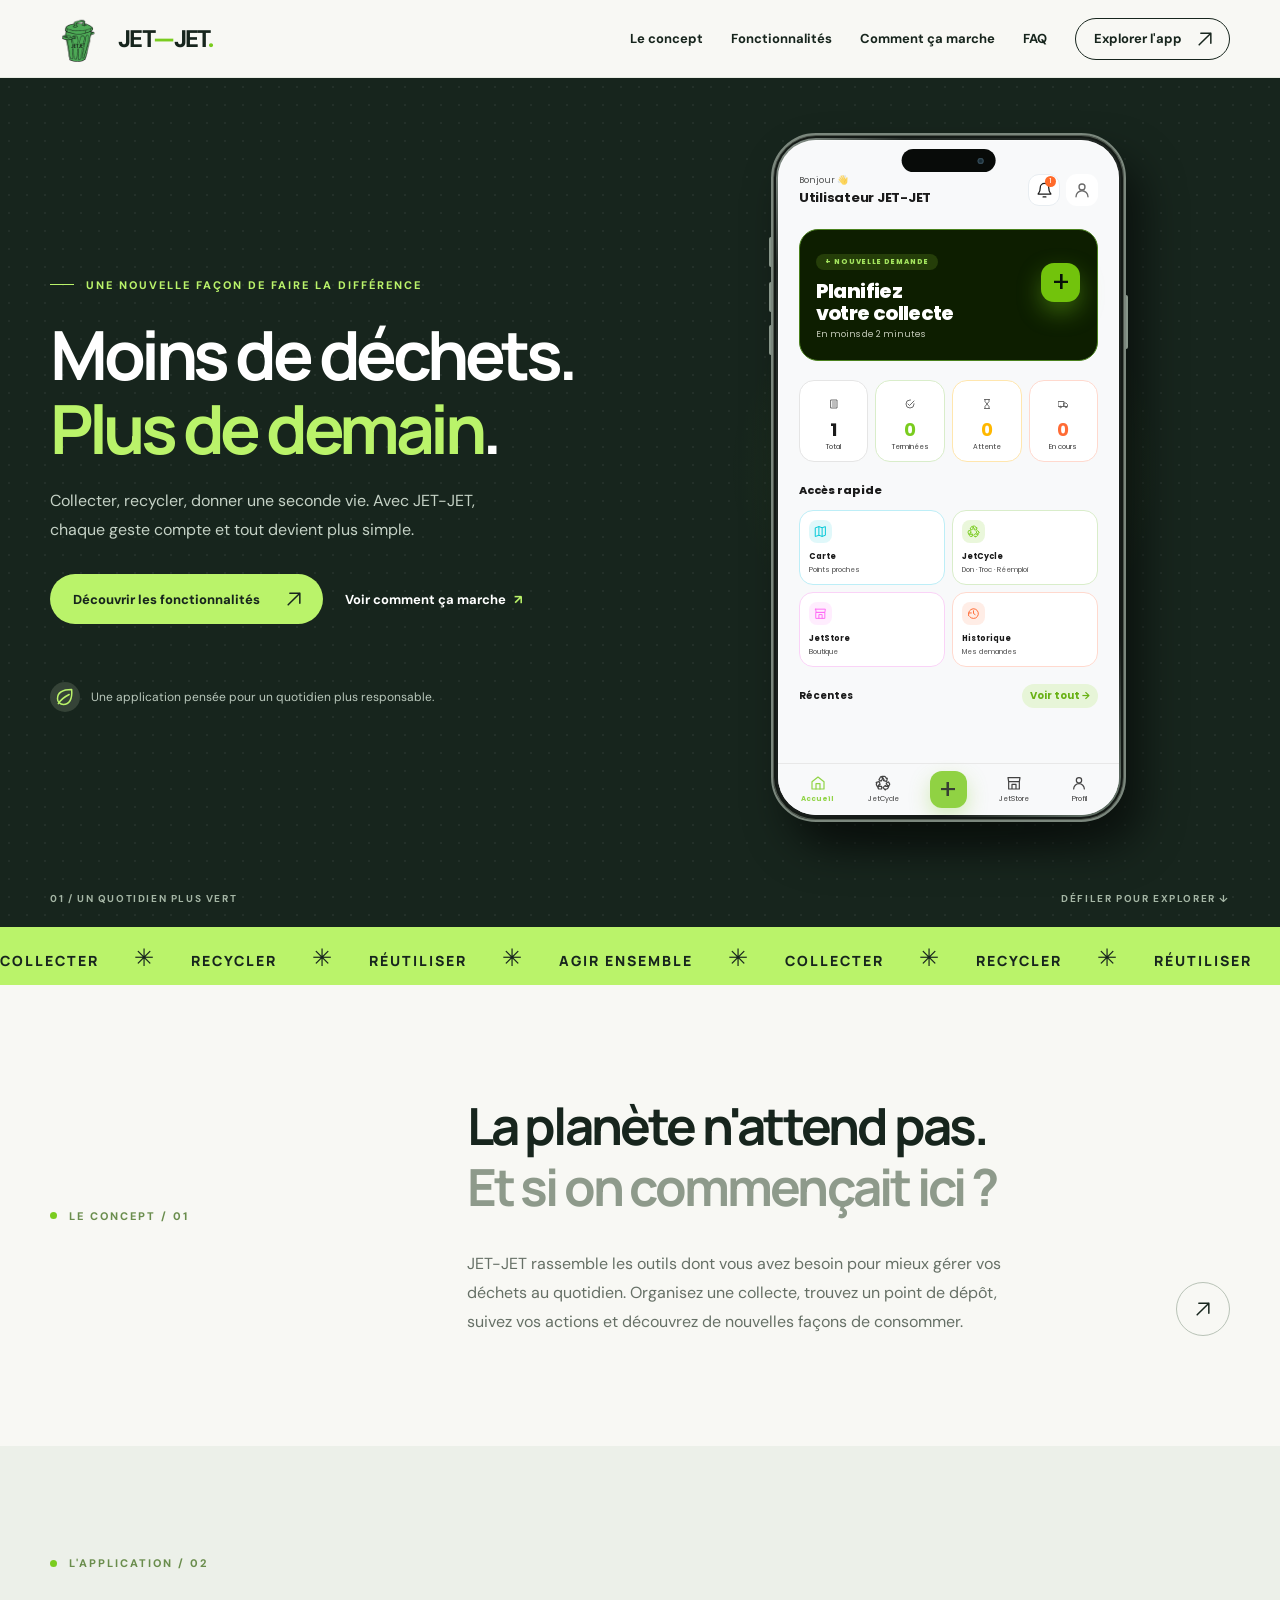
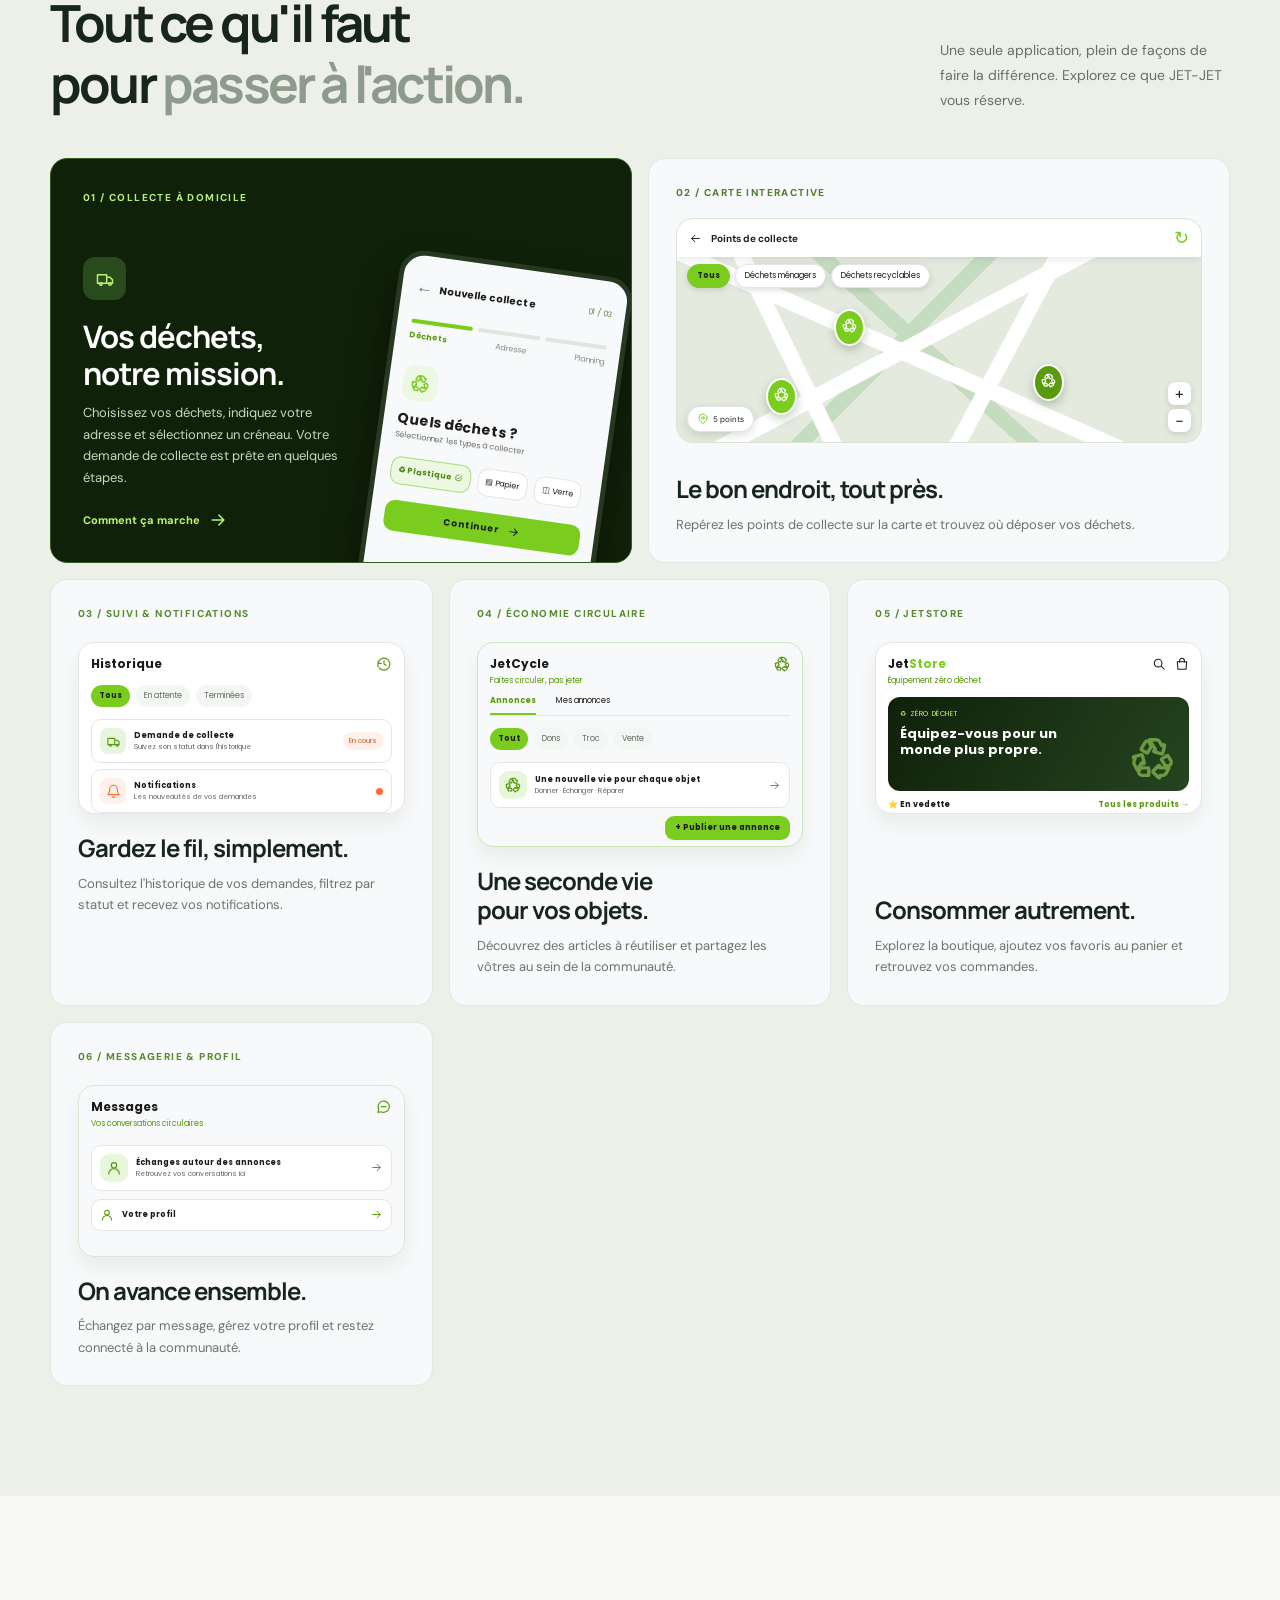
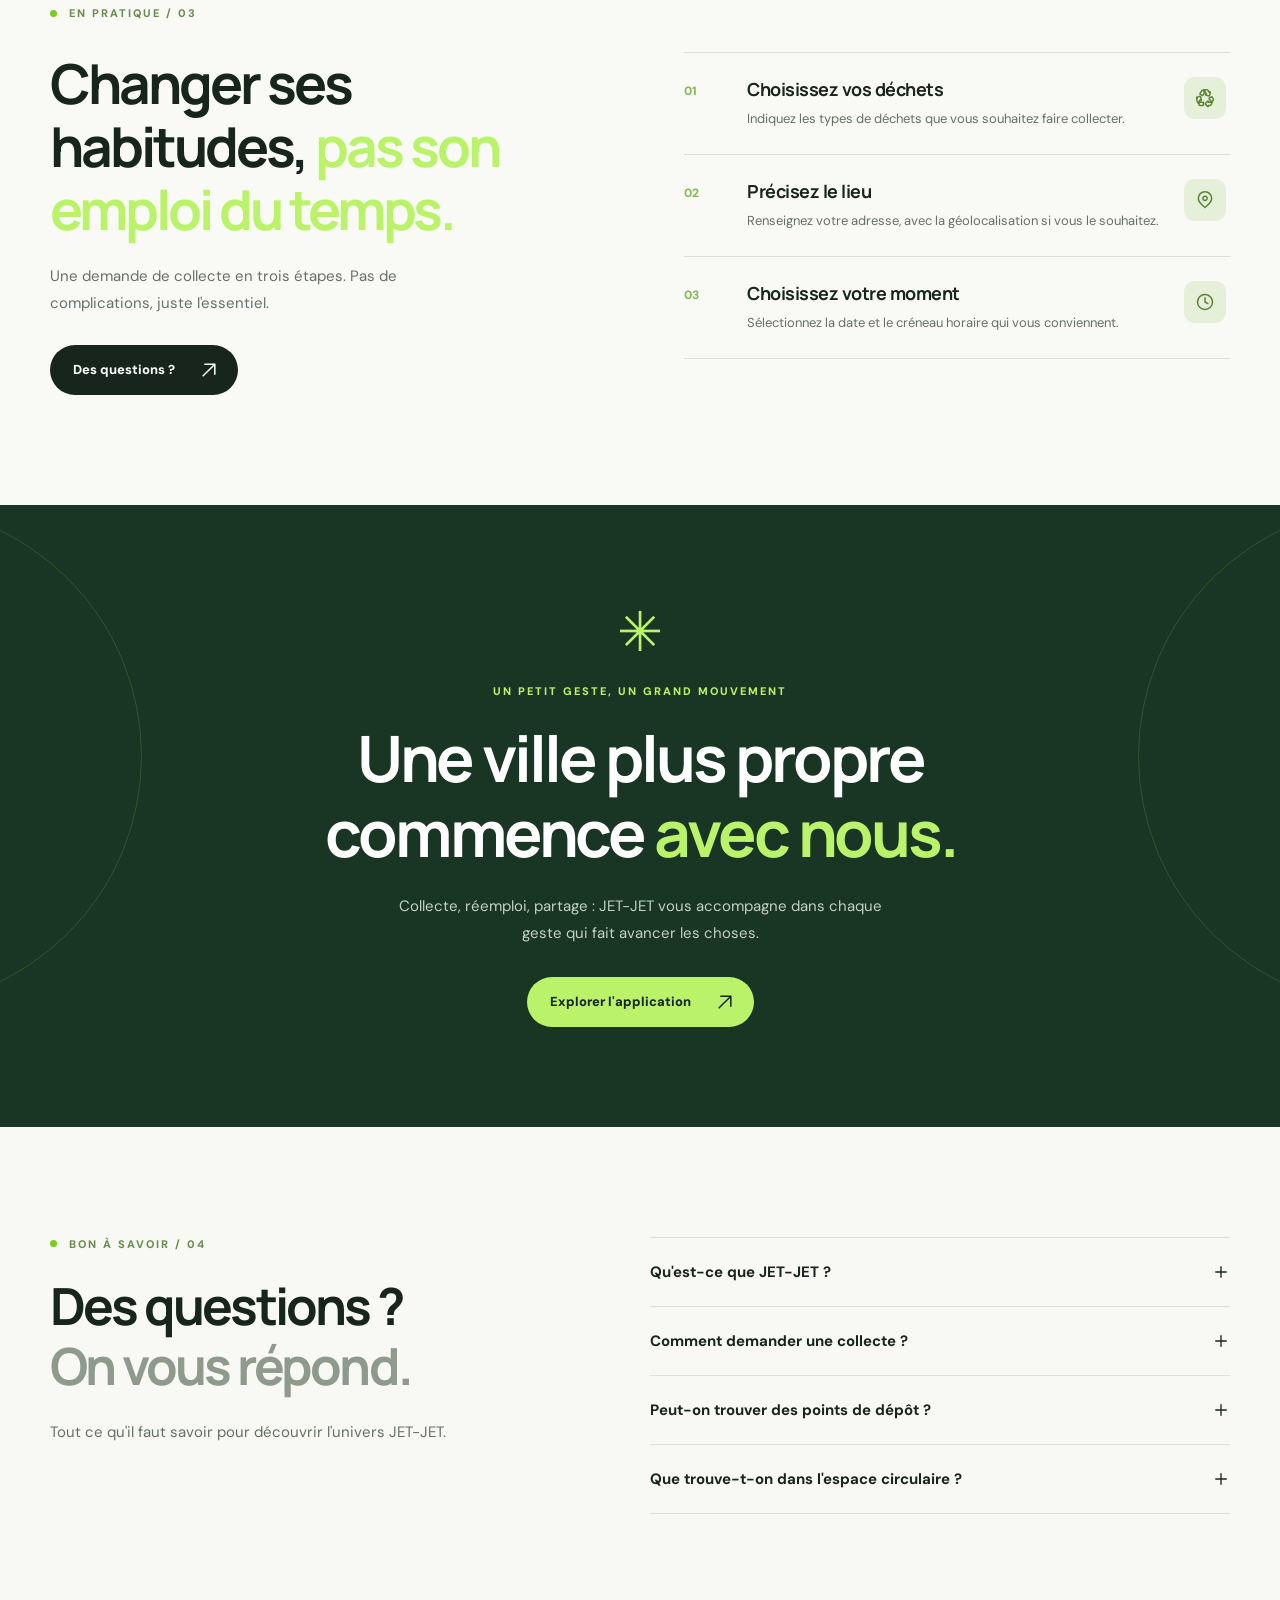
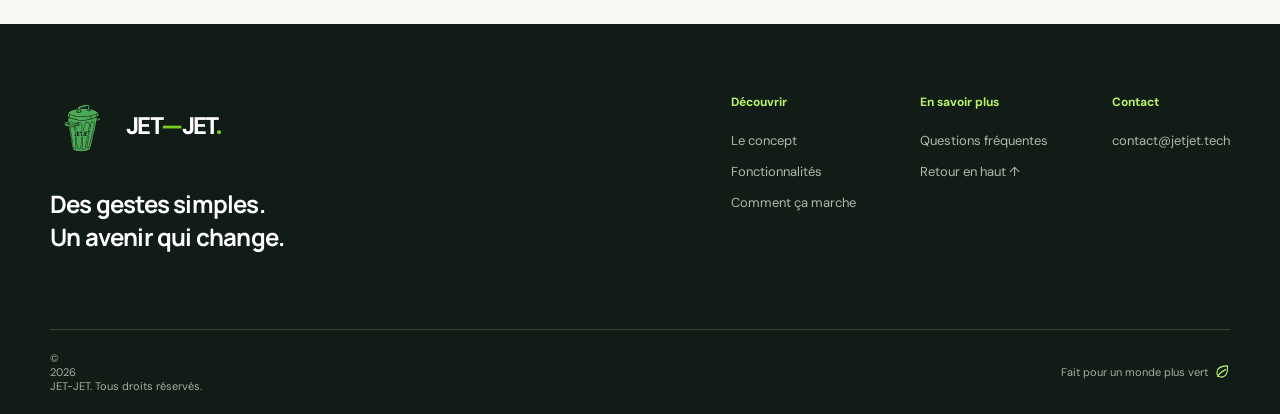
==== index.html @ 39af661c "Match mobile JetCycle icon Use the rounded Material recycling icon from the mobile app in all JetCyc" ====
<!doctype html>
<html lang="fr">
<head>
  <meta charset="utf-8">
  <meta name="viewport" content="width=device-width, initial-scale=1">
  <meta name="theme-color" content="#17251d">
  <meta name="description" content="Découvrez JET-JET : collecte de déchets, points de dépôt, suivi, seconde vie des objets et boutique responsable dans une seule application.">
  <title>JET-JET — Un geste simple, un impact durable</title>
  <link rel="icon" type="image/png" href="assets/icons/icon-app.png">
  <link rel="stylesheet" href="styles.css">
  <script src="script.js" defer></script>
</head>
<body>
  <svg class="icon-library" xmlns="http://www.w3.org/2000/svg" aria-hidden="true">
    <symbol id="i-arrow" viewBox="0 0 24 24"><path d="M5 12h14m-6-6 6 6-6 6"/></symbol>
    <symbol id="i-arrow-up" viewBox="0 0 24 24"><path d="M5 19 19 5M7 5h12v12"/></symbol>
    <symbol id="i-pin" viewBox="0 0 24 24"><path d="M20 10c0 5-8 11-8 11S4 15 4 10a8 8 0 1 1 16 0Z"/><circle cx="12" cy="10" r="2.5"/></symbol>
    <symbol id="i-clock" viewBox="0 0 24 24"><circle cx="12" cy="12" r="9"/><path d="M12 7v5l3.5 2"/></symbol>
    <symbol id="i-check" viewBox="0 0 24 24"><path d="m5 12 4 4L19 6"/></symbol>
    <symbol id="i-bell" viewBox="0 0 24 24"><path d="M18 8a6 6 0 0 0-12 0c0 7-3 8-3 9h18c0-1-3-2-3-9ZM10 21h4"/></symbol>
    <symbol id="i-recycle" viewBox="0 0 24 24"><path d="M6.2 7.41C5.97 7.27 5.89 6.96 6.03 6.73L7.2 4.78l1.03-1.71c.39-.65 1.33-.65 1.72 0l1.48 2.46-1.23 2.06-.72 1.2c-.16.23-.47.31-.71.17L6.2 7.41zM21.72 12.97l-1.34-2.24c-.14-.23-.44-.31-.68-.18l-2.6 1.5c-.24.14-.32.45-.18.69L18.87 16l1.09 0c.61 0 1.2-.26 1.59-.73.3-.37.45-.82.45-1.27 0-.36-.1-.71-.28-1.03zM16 21h1.5c.76 0 1.45-.43 1.79-1.11L20.74 17H16v-.79c0-.45-.54-.67-.85-.35l-2.79 2.79c-.2.2-.2.51 0 .71l2.79 2.79c.31.31.85.09.85-.35V21zM9.5 17H5.7l-.84 1.41c-.3.5-.32 1.12-.06 1.65.28.57.87.94 1.52.94H9.5c.28 0 .5-.22.5-.5v-3c0-.28-.22-.5-.5-.5zM6.12 14.35l.7.42c.38.23.85-.12.74-.55L6.6 10.38c-.06-.26-.33-.43-.6-.36l-3.83.96c-.43.11-.52.68-.14.91l.66.4-.41.69c-.35.59-.38 1.31-.07 1.92l1.63 3.26 2.28-3.81zM17.02 5.14l-1.3-2.17C15.35 2.37 14.7 2 14 2h-3.53l3.12 5.2-0.69.41c-.38.23-.3.81.14.91l3.83.96c.27.07.54-.1.61-.36l.96-3.83c.11-.43-.36-.78-.74-.55l-.68.4z"/></symbol>
    <symbol id="i-bag" viewBox="0 0 24 24"><path d="M4 8h16l-1 13H5L4 8Zm4 1V6a4 4 0 0 1 8 0v3"/></symbol>
    <symbol id="i-chat" viewBox="0 0 24 24"><path d="M20 11.5a8.5 8.5 0 0 1-8.5 8.5 9 9 0 0 1-4-.9L3 20l1-4.4A8.5 8.5 0 1 1 20 11.5Z"/><path d="M8 11.5h7"/></symbol>
    <symbol id="i-menu" viewBox="0 0 24 24"><path d="M4 7h16M4 12h16M4 17h16"/></symbol>
    <symbol id="i-close" viewBox="0 0 24 24"><path d="M5 5 19 19M19 5 5 19"/></symbol>
    <symbol id="i-plus" viewBox="0 0 24 24"><path d="M12 5v14M5 12h14"/></symbol>
    <symbol id="i-leaf" viewBox="0 0 24 24"><path d="M20 3c-11 0-17 4-17 11a7 7 0 0 0 7 7c7 0 11-6 10-18ZM4 20c3-5 7-8 13-11"/></symbol>
    <symbol id="i-search" viewBox="0 0 24 24"><circle cx="10.5" cy="10.5" r="6.5"/><path d="m16 16 5 5"/></symbol>
    <symbol id="i-home" viewBox="0 0 24 24"><path d="m3 10 9-7 9 7v11H3V10Z"/><path d="M9 21v-8h6v8"/></symbol>
    <symbol id="i-list" viewBox="0 0 24 24"><path d="M6 4h12v16H6zM9 8h2m2 0h2M9 12h2m2 0h2M9 16h2m2 0h2"/></symbol>
    <symbol id="i-check-circle" viewBox="0 0 24 24"><path d="M20 11.5V12a8 8 0 1 1-8-8h1"/><path d="m8 12 3 3 9-9"/></symbol>
    <symbol id="i-hourglass" viewBox="0 0 24 24"><path d="M7 3h10M7 21h10M8 3v4l4 5-4 5v4m8-18v4l-4 5 4 5v4"/></symbol>
    <symbol id="i-truck" viewBox="0 0 24 24"><path d="M3 7h11v10H3zM14 10h4l3 3v4h-7z"/><circle cx="7" cy="18" r="1.5"/><circle cx="18" cy="18" r="1.5"/></symbol>
    <symbol id="i-map" viewBox="0 0 24 24"><path d="m3 5 6-2 6 2 6-2v16l-6 2-6-2-6 2zM9 3v16m6-14v16"/></symbol>
    <symbol id="i-store" viewBox="0 0 24 24"><path d="M4 10h16v11H4zM3 4h18l-1 6H4L3 4ZM9 21v-7h6v7"/></symbol>
    <symbol id="i-history" viewBox="0 0 24 24"><path d="M3 11a9 9 0 1 1 2 7M3 16v-5h5M12 7v5l3 2"/></symbol>
    <symbol id="i-user" viewBox="0 0 24 24"><circle cx="12" cy="8" r="4"/><path d="M4 21a8 8 0 0 1 16 0"/></symbol>
  </svg>

  <header class="site-header" id="top">
    <nav class="nav wrap" aria-label="Navigation principale">
      <a class="brand" href="#top" aria-label="JET-JET, retour en haut"><img class="brand-logo" src="assets/icons/icon-app.png" alt="Logo JET-JET"><span>JET<span class="brand-dash">—</span>JET<span class="brand-dot">.</span></span></a>
      <button class="menu-toggle" type="button" aria-label="Ouvrir le menu" aria-controls="nav-links" aria-expanded="false"><svg><use href="#i-menu"/></svg></button>
      <div class="nav-links" id="nav-links">
        <a href="#concept">Le concept</a><a href="#fonctionnalites">Fonctionnalités</a><a href="#comment-ca-marche">Comment ça marche</a><a href="#questions">FAQ</a>
        <a class="nav-cta" href="#fonctionnalites">Explorer l'app <svg><use href="#i-arrow-up"/></svg></a>
      </div>
    </nav>
  </header>

  <main>
    <section class="hero" aria-labelledby="hero-title">
      <div class="hero-grain" aria-hidden="true"></div>
      <div class="wrap hero-grid">
        <div class="hero-content">
          <div class="eyebrow light"><span class="eyebrow-line"></span> UNE NOUVELLE FAÇON DE FAIRE LA DIFFÉRENCE</div>
          <h1 id="hero-title">Moins de déchets.<br><em>Plus de demain<span class="green-period">.</span></em></h1>
          <p class="hero-intro">Collecter, recycler, donner une seconde vie. Avec JET-JET, chaque geste compte et tout devient plus simple.</p>
          <div class="hero-actions"><a href="#fonctionnalites" class="button button-lime">Découvrir les fonctionnalités <svg><use href="#i-arrow-up"/></svg></a><a class="text-link" href="#comment-ca-marche">Voir comment ça marche <span>↗</span></a></div>
          <div class="hero-note"><span class="note-icon"><svg><use href="#i-leaf"/></svg></span><span>Une application pensée pour un quotidien plus responsable.</span></div>
        </div>
        <div class="hero-visual" aria-label="Reproduction de l'écran d'accueil JET-JET">
          <div class="home-shot-grid" aria-label="Aperçu de l'accueil clair JET-JET">
            <div class="shot-frame"><span class="phone-island" aria-hidden="true"><i></i></span><article class="app-shot app-shot-light" aria-label="Accueil clair, données de démonstration">
              <div class="shot-top"><div><p>Bonjour 👋</p><strong>Utilisateur JET-JET</strong></div><div class="shot-top-right"><span class="notif-pill"><svg><use href="#i-bell"/></svg><i>1</i></span><span class="profile-placeholder"><svg><use href="#i-user"/></svg></span></div></div>
              <div class="cta-card"><span class="cta-tag">+ NOUVELLE DEMANDE</span><h4>Planifiez<br>votre collecte</h4><small>En moins de 2 minutes</small><span class="cta-plus">+</span></div>
              <div class="stats-row"><div><svg><use href="#i-list"/></svg><b>1</b><small>Total</small></div><div><svg><use href="#i-check-circle"/></svg><b>0</b><small>Terminées</small></div><div><svg><use href="#i-hourglass"/></svg><b>0</b><small>Attente</small></div><div><svg><use href="#i-truck"/></svg><b>0</b><small>En cours</small></div></div>
              <h5>Accès rapide</h5><div class="quick-row"><div><span class="quick-icon map-icon"><svg><use href="#i-map"/></svg></span><b>Carte</b><small>Points proches</small></div><div><span class="quick-icon recycle-icon"><svg><use href="#i-recycle"/></svg></span><b>JetCycle</b><small>Don · Troc · Réemploi</small></div><div><span class="quick-icon store-icon"><svg><use href="#i-store"/></svg></span><b>JetStore</b><small>Boutique</small></div><div><span class="quick-icon history-icon"><svg><use href="#i-history"/></svg></span><b>Historique</b><small>Mes demandes</small></div></div>
              <div class="recent-row"><strong>Récentes</strong><span>Voir tout →</span></div><div class="shot-bottom"><span class="active"><svg><use href="#i-home"/></svg>Accueil</span><span><svg><use href="#i-recycle"/></svg>JetCycle</span><span class="mid">+</span><span><svg><use href="#i-store"/></svg>JetStore</span><span><svg><use href="#i-user"/></svg>Profil</span></div>
            </article></div>

          </div>
        </div>
      </div>
      <div class="hero-bottom wrap"><span>01 / UN QUOTIDIEN PLUS VERT</span><a href="#concept" aria-label="Descendre vers le concept">DÉFILER POUR EXPLORER ↓</a></div>
    </section>

    <div class="ticker" aria-hidden="true"><div class="ticker-track"><span>COLLECTER <b>✳</b> RECYCLER <b>✳</b> RÉUTILISER <b>✳</b> AGIR ENSEMBLE <b>✳</b> COLLECTER <b>✳</b> RECYCLER <b>✳</b> RÉUTILISER <b>✳</b> AGIR ENSEMBLE <b>✳</b></span></div></div>

    <section class="intro section-pad" id="concept" aria-labelledby="concept-title">
      <div class="wrap intro-grid"><div class="section-kicker"><span class="kicker-dot"></span> LE CONCEPT / 01</div><div><h2 id="concept-title">La planète n'attend pas.<br><span>Et si on commençait ici ?</span></h2><div class="intro-bottom"><p>JET-JET rassemble les outils dont vous avez besoin pour mieux gérer vos déchets au quotidien. Organisez une collecte, trouvez un point de dépôt, suivez vos actions et découvrez de nouvelles façons de consommer.</p><a class="circle-link" href="#fonctionnalites" aria-label="Découvrir les fonctionnalités"><svg><use href="#i-arrow-up"/></svg></a></div></div></div>
    </section>

    <section class="features section-pad" id="fonctionnalites" aria-labelledby="features-title">
      <div class="wrap"><div class="section-heading"><div><div class="section-kicker"><span class="kicker-dot"></span> L'APPLICATION / 02</div><h2 id="features-title">Tout ce qu'il faut<br>pour <span>passer à l'action.</span></h2></div><p>Une seule application, plein de façons de faire la différence. Explorez ce que JET-JET vous réserve.</p></div>
        <div class="feature-grid">
          <article class="feature-card feature-main"><div class="feature-copy"><span class="feature-number">01 / COLLECTE À DOMICILE</span><span class="feature-icon"><svg><use href="#i-truck"/></svg></span><h3>Vos déchets,<br>notre mission.</h3><p>Choisissez vos déchets, indiquez votre adresse et sélectionnez un créneau. Votre demande de collecte est prête en quelques étapes.</p><a href="#comment-ca-marche" class="feature-link">Comment ça marche <svg><use href="#i-arrow"/></svg></a></div><div class="collection-art" aria-hidden="true"><div class="collection-preview"><div class="preview-top"><span class="preview-back">←</span><strong>Nouvelle collecte</strong><span class="preview-step">01 / 03</span></div><div class="preview-progress"><i></i><i></i><i></i></div><div class="preview-labels"><span>Déchets</span><span>Adresse</span><span>Planning</span></div><div class="preview-content"><span class="preview-icon"><svg><use href="#i-recycle"/></svg></span><strong>Quels déchets ?</strong><small>Sélectionnez les types à collecter</small><div class="waste-chips"><span>♻ Plastique <svg><use href="#i-check-circle"/></svg></span><span>▤ Papier</span><span>◫ Verre</span></div></div><span class="preview-next">Continuer <svg><use href="#i-arrow"/></svg></span></div></div></article>
          <article class="feature-card feature-map"><span class="feature-number">02 / CARTE INTERACTIVE</span><div class="map-art" aria-hidden="true"><div class="map-street street-one"></div><div class="map-street street-two"></div><div class="map-street street-three"></div><div class="map-street street-four"></div><div class="map-preview-header"><svg><use href="#i-arrow"/></svg><strong>Points de collecte</strong><span>↻</span></div><div class="map-filters"><span class="selected">Tous</span><span>Déchets ménagers</span><span>Déchets recyclables</span></div><span class="map-pin pin-a"><svg><use href="#i-recycle"/></svg></span><span class="map-pin pin-b"><svg><use href="#i-recycle"/></svg></span><span class="map-pin pin-c"><svg><use href="#i-recycle"/></svg></span><div class="map-count"><svg><use href="#i-pin"/></svg><span>5 points</span></div><div class="map-zoom"><span>+</span><span>−</span></div></div><h3>Le bon endroit, tout près.</h3><p>Repérez les points de collecte sur la carte et trouvez où déposer vos déchets.</p></article>
          <article class="feature-card feature-follow"><span class="feature-number">03 / SUIVI & NOTIFICATIONS</span><div class="follow-art" aria-hidden="true"><div class="mini-toolbar"><strong>Historique</strong><svg><use href="#i-history"/></svg></div><div class="mini-filters"><span class="selected">Tous</span><span>En attente</span><span>Terminées</span></div><div class="follow-row"><span class="follow-icon"><svg><use href="#i-truck"/></svg></span><span><strong>Demande de collecte</strong><small>Suivez son statut dans l'historique</small></span><span class="status-pill">En cours</span></div><div class="follow-row"><span class="follow-icon follow-second"><svg><use href="#i-bell"/></svg></span><span><strong>Notifications</strong><small>Les nouveautés de vos demandes</small></span><span class="unread-dot"></span></div></div><h3>Gardez le fil, simplement.</h3><p>Consultez l'historique de vos demandes, filtrez par statut et recevez vos notifications.</p></article>
          <article class="feature-card feature-circular"><span class="feature-number">04 / ÉCONOMIE CIRCULAIRE</span><div class="circular-art" aria-hidden="true"><div class="mini-toolbar"><strong>JetCycle</strong><svg><use href="#i-recycle"/></svg></div><small class="mini-subtitle">Faites circuler, pas jeter</small><div class="mini-tabs"><span class="selected">Annonces</span><span>Mes annonces</span></div><div class="mini-filters"><span class="selected">Tout</span><span>Dons</span><span>Troc</span><span>Vente</span></div><div class="circular-listing"><span class="listing-icon"><svg><use href="#i-recycle"/></svg></span><span><strong>Une nouvelle vie pour chaque objet</strong><small>Donner · Échanger · Réparer</small></span><svg><use href="#i-arrow"/></svg></div><span class="mini-action">+ Publier une annonce</span></div><h3>Une seconde vie<br>pour vos objets.</h3><p>Découvrez des articles à réutiliser et partagez les vôtres au sein de la communauté.</p></article>
          <article class="feature-card feature-store"><span class="feature-number">05 / JETSTORE</span><div class="store-art" aria-hidden="true"><div class="mini-toolbar"><strong>Jet<span>Store</span></strong><span class="store-tools"><svg><use href="#i-search"/></svg><svg><use href="#i-bag"/></svg></span></div><small class="mini-subtitle">Équipement zéro déchet</small><div class="store-banner"><span>♻ ZÉRO DÉCHET</span><strong>Équipez-vous pour un<br>monde plus propre.</strong><svg><use href="#i-recycle"/></svg></div><div class="store-preview-bottom"><span>⭐ En vedette</span><span>Tous les produits →</span></div></div><h3>Consommer autrement.</h3><p>Explorez la boutique, ajoutez vos favoris au panier et retrouvez vos commandes.</p></article>
          <article class="feature-card feature-community"><span class="feature-number">06 / MESSAGERIE & PROFIL</span><div class="community-art" aria-hidden="true"><div class="mini-toolbar"><strong>Messages</strong><svg><use href="#i-chat"/></svg></div><small class="mini-subtitle">Vos conversations circulaires</small><div class="community-conversation"><span class="conversation-avatar"><svg><use href="#i-user"/></svg></span><span><strong>Échanges autour des annonces</strong><small>Retrouvez vos conversations ici</small></span><svg><use href="#i-arrow"/></svg></div><div class="community-profile"><svg><use href="#i-user"/></svg><span>Votre profil</span><svg><use href="#i-arrow"/></svg></div></div><h3>On avance ensemble.</h3><p>Échangez par message, gérez votre profil et restez connecté à la communauté.</p></article>
        </div>
      </div>
    </section>

    <section class="steps section-pad" id="comment-ca-marche" aria-labelledby="steps-title"><div class="wrap"><div class="section-kicker"><span class="kicker-dot"></span> EN PRATIQUE / 03</div><div class="steps-layout"><div class="steps-heading"><h2 id="steps-title">Changer ses habitudes, <em>pas son emploi du temps.</em></h2><p>Une demande de collecte en trois étapes. Pas de complications, juste l'essentiel.</p><a class="button button-dark" href="#questions">Des questions ? <svg><use href="#i-arrow-up"/></svg></a></div><div class="step-list"><div class="step"><span class="step-index">01</span><div><h3>Choisissez vos déchets</h3><p>Indiquez les types de déchets que vous souhaitez faire collecter.</p></div><span class="step-mark"><svg><use href="#i-recycle"/></svg></span></div><div class="step"><span class="step-index">02</span><div><h3>Précisez le lieu</h3><p>Renseignez votre adresse, avec la géolocalisation si vous le souhaitez.</p></div><span class="step-mark"><svg><use href="#i-pin"/></svg></span></div><div class="step"><span class="step-index">03</span><div><h3>Choisissez votre moment</h3><p>Sélectionnez la date et le créneau horaire qui vous conviennent.</p></div><span class="step-mark"><svg><use href="#i-clock"/></svg></span></div></div></div></div></section>

    <section class="manifesto"><div class="wrap manifesto-inner"><span class="manifesto-asterisk" aria-hidden="true">✳</span><div class="section-kicker">UN PETIT GESTE, UN GRAND MOUVEMENT</div><h2>Une ville plus propre<br>commence <em>avec nous.</em></h2><p>Collecte, réemploi, partage : JET-JET vous accompagne dans chaque geste qui fait avancer les choses.</p><a href="#fonctionnalites" class="button button-lime">Explorer l'application <svg><use href="#i-arrow-up"/></svg></a></div></section>

    <section class="faq section-pad" id="questions" aria-labelledby="faq-title"><div class="wrap faq-layout"><div><div class="section-kicker"><span class="kicker-dot"></span> BON À SAVOIR / 04</div><h2 id="faq-title">Des questions ?<br><span>On vous répond.</span></h2><p>Tout ce qu'il faut savoir pour découvrir l'univers JET-JET.</p></div><div class="faq-list"><details><summary>Qu'est-ce que JET-JET ? <svg><use href="#i-plus"/></svg></summary><p>JET-JET est une application de gestion des déchets qui réunit les demandes de collecte, une carte des points de dépôt, le suivi des demandes, l'économie circulaire et une boutique.</p></details><details><summary>Comment demander une collecte ? <svg><use href="#i-plus"/></svg></summary><p>Dans l'application, choisissez vos types de déchets, indiquez une adresse puis sélectionnez une date et un créneau horaire. Vous pouvez ensuite suivre votre demande dans l'historique.</p></details><details><summary>Peut-on trouver des points de dépôt ? <svg><use href="#i-plus"/></svg></summary><p>Oui. Une carte interactive permet de découvrir les points de collecte et de consulter leurs informations.</p></details><details><summary>Que trouve-t-on dans l'espace circulaire ? <svg><use href="#i-plus"/></svg></summary><p>L'espace circulaire permet de découvrir des articles proposés par la communauté et de publier les vôtres pour leur donner une seconde vie.</p></details></div></div></section>
  </main>

  <footer class="footer"><div class="wrap"><div class="footer-top"><div><a class="brand footer-brand" href="#top"><img class="brand-logo" src="assets/icons/icon-app.png" alt="Logo JET-JET"><span>JET<span class="brand-dash">—</span>JET<span class="brand-dot">.</span></span></a><p>Des gestes simples.<br>Un avenir qui change.</p></div><div class="footer-links"><div><strong>Découvrir</strong><a href="#concept">Le concept</a><a href="#fonctionnalites">Fonctionnalités</a><a href="#comment-ca-marche">Comment ça marche</a></div><div><strong>En savoir plus</strong><a href="#questions">Questions fréquentes</a><a href="#top">Retour en haut ↑</a></div><div><strong>Contact</strong><a href="mailto:contact@jetjet.tech">contact@jetjet.tech</a></div></div></div><div class="footer-bottom"><span>© <span id="year">2026</span> JET-JET. Tous droits réservés.</span><span>Fait pour un monde plus vert <svg><use href="#i-leaf"/></svg></span></div></div></footer>
</body>
</html>
---- styles.css ----
@import url('https://fonts.googleapis.com/css2?family=DM+Sans:wght@400;500;700;800&family=Manrope:wght@600;700;800&display=swap');

@font-face{font-family:Poppins;src:url('assets/fonts/Poppins-Regular.ttf') format('truetype');font-weight:400;font-display:swap}
@font-face{font-family:Poppins;src:url('assets/fonts/Poppins-SemiBold.ttf') format('truetype');font-weight:600;font-display:swap}
@font-face{font-family:Poppins;src:url('assets/fonts/Poppins-Bold.ttf') format('truetype');font-weight:700;font-display:swap}
@font-face{font-family:Poppins;src:url('assets/fonts/Poppins-ExtraBold.ttf') format('truetype');font-weight:800;font-display:swap}

:root{
  --ink:#17251d;
  --paper:#f8f8f4;
  --deep:#111c16;
  --dark:#17251d;
  --lime:#baf36a;
  --green:#7acc1f;
  --muted:#667066;
  --line:#dce1d7;
}

*{box-sizing:border-box}
html{scroll-behavior:smooth;scroll-padding-top:84px}
body{
  margin:0;
  background:var(--paper);
  color:var(--ink);
  font-family:'DM Sans',sans-serif;
  -webkit-font-smoothing:antialiased;
}
a{color:inherit;text-decoration:none}
svg{width:20px;height:20px;fill:none;stroke:currentColor;stroke-width:1.8;stroke-linecap:round;stroke-linejoin:round}
h1,h2,h3,h4,h5,p{margin:0}
h1,h2,h3,h4,h5{font-family:Manrope,sans-serif}
.icon-library{position:absolute;width:0;height:0;overflow:hidden}
.wrap{width:min(1180px,calc(100% - 70px));margin-inline:auto}
.section-pad{padding:110px 0}

.site-header{
  position:relative;
  z-index:20;
  height:78px;
  border-bottom:1px solid #e8ece3;
  background:var(--paper);
}
.nav{height:100%;display:flex;align-items:center;justify-content:space-between;gap:24px}
.brand{
  display:inline-flex;
  align-items:center;
  gap:10px;
  font-size:24px;
  font-weight:800;
  letter-spacing:-1.6px;
}
.brand-logo{
  width:56px;
  height:56px;
  object-fit:contain;
  border-radius:10px;
  flex-shrink:0;
}
.brand-dash,.brand-dot{color:var(--green)}
.nav-links{display:flex;align-items:center;gap:28px;font-size:13px;font-weight:700}
.nav-links>a:not(.nav-cta):hover,.footer a:hover{color:#70b927}
.nav-cta{
  border:1px solid var(--ink);
  border-radius:100px;
  padding:10px 14px 10px 18px;
  display:flex;
  align-items:center;
  gap:13px;
}
.nav-cta:hover{background:var(--ink);color:white}
.menu-toggle{display:none;background:none;border:0;cursor:pointer}

.hero{
  background:var(--dark);
  color:white;
  position:relative;
  overflow:hidden;
}
.hero-grain{
  position:absolute;
  inset:0;
  pointer-events:none;
  background-image:radial-gradient(#ffffff0d 1px,transparent 1px);
  background-size:18px 18px;
}
.hero-grid{
  display:grid;
  grid-template-columns:1.02fr .98fr;
  align-items:center;
  gap:30px;
  min-height:660px;
  position:relative;
  z-index:1;
}
.hero-content{padding:70px 0 50px}
.eyebrow,.section-kicker{display:flex;align-items:center;gap:12px;font-size:11px;font-weight:800;letter-spacing:2px}
.eyebrow.light{color:var(--lime)}
.eyebrow-line{width:24px;height:1px;background:var(--lime)}
h1{
  font-size:clamp(54px,5.3vw,82px);
  line-height:1.1;
  letter-spacing:-4.5px;
  margin:25px 0 21px;
}
h1 em,.steps h2 em,.manifesto h2 em{font-style:normal;color:var(--lime)}
.green-period{color:white}
.hero-intro{max-width:450px;font-size:16px;line-height:1.8;color:#c5d2c6}
.hero-actions{display:flex;align-items:center;gap:22px;margin-top:30px}
.button{
  display:inline-flex;
  align-items:center;
  gap:24px;
  border-radius:100px;
  padding:15px 19px 15px 23px;
  font-size:13px;
  font-weight:800;
  transition:.2s transform;
}
.button:hover{transform:translateY(-2px)}
.button-lime{background:var(--lime);color:var(--ink)}
.button-lime:hover{background:#d0ff94}
.button-dark{background:var(--ink);color:white}
.button-dark:hover{background:#30513a}
.text-link{font-size:13px;font-weight:700;color:white}
.text-link span{color:var(--lime);margin-left:5px}
.hero-note{display:flex;align-items:center;gap:11px;color:#bac8bc;font-size:12px;margin-top:58px}
.note-icon{
  width:30px;height:30px;border-radius:50%;
  background:#354337;color:var(--lime);
  display:grid;place-items:center;
}
.hero-bottom{
  position:relative;
  z-index:1;
  display:flex;
  justify-content:space-between;
  font-size:10px;
  letter-spacing:1.6px;
  color:#a5b6a5;
  padding-bottom:22px;
  font-weight:700;
}
.hero-bottom a:hover{color:var(--lime)}

.hero-visual{display:flex;justify-content:center}
.home-shot-grid{
  width:100%;
  max-width:600px;
  display:grid;
  grid-template-columns:repeat(2,minmax(235px,1fr));
  gap:18px;
}
.app-shot{
  border-radius:25px;
  overflow:hidden;
  position:relative;
  padding:15px 14px 0;
  aspect-ratio:494/979;
  font-family:Poppins,'DM Sans',sans-serif;
  box-shadow:0 26px 55px #020a0661;
}
.app-shot-dark{background:#0a0a0a;color:#f0f0e8}
.app-shot-light{background:#f8f9fa;color:#1a1a1a;box-shadow:0 15px 35px #1f27271c}
.shot-top{display:flex;justify-content:space-between;gap:8px;align-items:flex-start}
.shot-top p{font-size:6.3px;opacity:.78}
.shot-top strong{display:block;margin-top:2px;font-size:10px;letter-spacing:-.1px;text-transform:lowercase}
.shot-top-right{display:flex;gap:6px;align-items:center}
.notif-pill{
  width:27px;height:27px;border-radius:10px;
  display:grid;place-items:center;position:relative;
  background:rgba(255,255,255,.08);
  border:1px solid rgba(255,255,255,.14);
}
.app-shot-light .notif-pill{background:white;border-color:#e8edf1}
.notif-pill svg{width:13px;height:13px}
.notif-pill i{
  position:absolute;right:4px;top:3px;font-style:normal;
  background:#ff6a2a;color:white;border-radius:20px;
  padding:0 3px;font-size:6px;line-height:1.5;
}
.profile-placeholder{
  width:27px;height:27px;border-radius:10px;
  display:grid;place-items:center;
  background:#242424;color:#8a8a7a;
}
.profile-placeholder svg{width:15px;height:15px}
.app-shot-light .profile-placeholder{background:white;color:#6b6b6b}

.cta-card{
  margin-top:13px;
  border-radius:18px;
  padding:13px 14px 16px;
  background:linear-gradient(145deg,#0f2600,#081800);
  border:1px solid #37631c;
  position:relative;
}
.app-shot-light .cta-card{border-color:#4b821f}
.cta-tag{
  display:inline-block;
  border-radius:20px;
  padding:3px 9px;
  background:#2a4f11;
  color:#97eb43;
  font-size:6px;
  font-weight:800;
  letter-spacing:1.2px;
}
.cta-card h4{margin-top:9px;font-size:22px;line-height:1.04;letter-spacing:-1px}
.cta-card small{display:block;margin-top:4px;font-size:8px;color:#d2dfc9}
.cta-plus{
  position:absolute;right:13px;top:18px;
  width:52px;height:52px;border-radius:18px;
  display:grid;place-items:center;
  background:#76c918;color:#071108;
  font-size:35px;line-height:1;
  box-shadow:0 10px 23px #75c91866;
}

.stats-row{margin-top:14px;display:grid;grid-template-columns:repeat(4,1fr);gap:8px}
.stats-row>div{
  border-radius:14px;
  padding:11px 4px 10px;
  text-align:center;
  background:#1c1c1c;
  border:1px solid #2e2e2e;
}
.app-shot-light .stats-row>div{background:white;border-color:#e5e5e5}
.stats-row svg{width:10px;height:10px;opacity:.7}
.stats-row>div:nth-child(1) b{color:inherit}
.stats-row>div:nth-child(2) b{color:#7acc1f}
.stats-row>div:nth-child(3) b{color:#ffb800}
.stats-row>div:nth-child(4) b{color:#ff6b35}
.stats-row b{display:block;margin-top:4px;font-size:24px;line-height:1}
.stats-row small{display:block;margin-top:4px;font-size:7px;opacity:.82}

.app-shot h5{margin:13px 0 10px;font-size:8px}
.quick-row{display:grid;grid-template-columns:1fr 1fr;gap:8px}
.quick-row>div{
  min-height:67px;
  border-radius:14px;
  padding:10px 9px;
  background:#1c1c1c;
  border:1px solid #2e2e2e;
}
.app-shot-light .quick-row>div{background:white;border-color:#e5e5e5}
.quick-row .quick-icon{
  display:grid;place-items:center;
  width:22px;height:22px;border-radius:8px;
  background:rgba(122,204,31,.16);
}
.quick-icon svg{width:13px;height:13px}
.quick-row .map-icon{color:#00c8d7;background:#00c8d71f}
.quick-row .recycle-icon{color:#7acc1f}
.quick-row .store-icon{color:#ff6bf5;background:#ff6bf51f}
.quick-row .history-icon{color:#ff6b35;background:#ff6b351f}
.quick-row b{display:block;margin-top:9px;font-size:8px}
.quick-row small{display:block;margin-top:2px;font-size:7px;opacity:.74}
.recent-row{margin-top:13px;display:flex;justify-content:space-between;align-items:center;font-size:9px}
.recent-row span{padding:4px 8px;border-radius:16px;background:rgba(122,204,31,.18);color:#97e845;font-weight:700}
.app-shot-light .recent-row span{color:#68b114;background:#e7f5d8}
.shot-bottom{
  margin-top:12px;
  height:48px;
  border-top:1px solid rgba(255,255,255,.12);
  display:grid;grid-template-columns:repeat(5,1fr);
  align-items:center;text-align:center;
  font-size:7px;opacity:.82;
  padding:0 7px;
}
.shot-bottom span:not(.mid){display:flex;flex-direction:column;align-items:center;gap:3px;white-space:nowrap}
.shot-bottom svg{width:14px;height:14px}
.app-shot-light .shot-bottom{border-color:#e5e5e5}
.shot-bottom .active{color:#7acc1f;font-weight:700}
.shot-bottom .mid{
  width:42px;height:30px;line-height:30px;border-radius:14px;
  background:#79ca1b;color:#0d1508;font-size:21px;
  margin-inline:auto;box-shadow:0 8px 20px #79ca1b59;
}

.ticker{
  height:58px;
  background:var(--lime);
  overflow:hidden;
  display:flex;
  align-items:center;
}
.ticker-track{
  white-space:nowrap;
  min-width:max-content;
  animation:marquee 34s linear infinite;
  font-family:Manrope,sans-serif;
  font-size:14px;
  letter-spacing:2px;
  font-weight:800;
}
.ticker-track b{padding:0 30px;font-size:24px;font-weight:400}
@keyframes marquee{to{transform:translateX(-45%)}}

.intro-grid{display:grid;grid-template-columns:1fr 2fr;gap:35px}
.kicker-dot{width:7px;height:7px;border-radius:50%;background:var(--green)}
.section-kicker{color:#6a8d4d}
.intro h2,.section-heading h2,.faq h2{
  font-size:clamp(36px,4vw,56px);
  line-height:1.18;
  letter-spacing:-2.8px;
}
.intro h2 span,.section-heading h2 span,.faq h2 span{color:#8e9a8b}
.intro-bottom{display:flex;align-items:flex-end;justify-content:space-between;gap:30px;margin-top:34px}
.intro-bottom p{max-width:560px;font-size:16px;line-height:1.8;color:var(--muted)}
.circle-link{
  width:54px;height:54px;border-radius:50%;
  border:1px solid #b9c3b7;display:grid;place-items:center;
}
.circle-link:hover{background:var(--lime)}

.features{background:#ecf0e9}
.section-heading{display:flex;justify-content:space-between;align-items:flex-end;gap:40px;margin-bottom:45px}
.section-heading h2{margin-top:22px}
.section-heading>p{max-width:290px;font-size:14px;line-height:1.8;color:var(--muted)}
.feature-grid{display:grid;grid-template-columns:repeat(6,1fr);gap:16px}
.feature-card{
  border-radius:17px;
  background:white;
  padding:27px;
  min-height:340px;
  display:flex;
  flex-direction:column;
  position:relative;
  overflow:hidden;
  grid-column:span 2;
}
.feature-number{font-size:10px;font-weight:800;letter-spacing:1.4px;color:#668355}
.feature-card h3{margin:0 0 10px;font-size:24px;line-height:1.2;letter-spacing:-1px}
.feature-card p{font-size:13px;line-height:1.65;color:#6a756b}
.feature-main{
  grid-column:span 3;
  min-height:405px;
  background:#d9f3c1;
  padding:32px;
  flex-direction:row;
}
.feature-copy{width:57%;display:flex;flex-direction:column;align-items:flex-start;position:relative;z-index:1}
.feature-main h3{font-size:31px}
.feature-main p{color:#3e5b39}
.feature-icon{
  width:43px;height:43px;border-radius:12px;
  background:#baf18c;display:grid;place-items:center;
  margin:auto 0 18px;
}
.feature-link{margin-top:22px;display:flex;align-items:center;gap:8px;font-size:11px;font-weight:800}
.collection-art{position:absolute;right:-14px;bottom:-30px;width:245px;height:340px}
.art-ring{position:absolute;border-radius:50%;border:1px solid #82cd7a;left:22px;top:50px}
.ring-a{width:210px;height:210px}.ring-b{width:290px;height:290px;left:-17px;top:10px}
.art-bin{position:absolute;left:54px;top:75px;transform:rotate(9deg)}
.bin-lid{width:155px;height:29px;background:#254735;border-radius:12px 12px 5px 5px}
.bin-body{width:139px;height:170px;margin-left:8px;background:#326347;border-radius:5px 5px 25px 25px;display:grid;place-items:center;color:#b4ee80}
.bin-body svg{width:67px;height:67px;stroke-width:1.4}
.art-spark{position:absolute;top:30px;right:30px;color:#57994b;font-size:42px}

.feature-map{grid-column:span 3;min-height:405px}
.map-art{
  height:210px;border-radius:10px;margin:25px 0 24px;position:relative;overflow:hidden;
  background:#e6efe0;
  background-image:linear-gradient(42deg,transparent 44%,#c5dcc1 44%,#c5dcc1 47%,transparent 47%),linear-gradient(135deg,transparent 45%,#c5dcc1 45%,#c5dcc1 48%,transparent 48%);
}
.map-street{position:absolute;background:#fff;width:140%;height:16px;transform:rotate(-28deg);left:-40px;top:70px}
.street-two{top:170px;transform:rotate(24deg)}
.street-three{width:16px;height:150%;top:-20px;left:60%;transform:rotate(28deg)}
.street-four{width:16px;height:140%;top:-20px;left:20%;transform:rotate(-26deg)}
.map-pin{
  position:absolute;z-index:2;
  background:#2b6040;color:#c3f68e;
  border-radius:50% 50% 50% 0;
  padding:7px;transform:rotate(-45deg);
}
.map-pin svg{width:16px;height:16px;transform:rotate(45deg)}
.pin-a{top:54px;left:34%}.pin-b{top:110px;left:67%;background:#8cc749;color:#16311f}.pin-c{top:137px;left:16%;background:#92ba76;color:#16311f}
.map-search{
  position:absolute;top:15px;left:15px;z-index:3;
  border-radius:6px;background:white;padding:10px 12px;
  display:flex;gap:8px;align-items:center;
  color:#6f7b6a;font-size:9px;
}
.map-search svg{width:13px;height:13px}
.feature-map h3{margin-top:auto}

.feature-follow,.feature-circular,.feature-store,.feature-community{border:1px solid #e5e5e5;background:#f8f9fa}
.feature-follow .feature-number,.feature-circular .feature-number,.feature-store .feature-number,.feature-community .feature-number{color:#568a2e}
.feature-follow .follow-art,.circular-art,.store-art,.community-art{
  position:relative;width:100%;height:172px;margin:22px 0 20px;padding:12px;
  border:1px solid #e5e5e5;border-radius:16px;background:white;
  color:#1a1a1a;overflow:hidden;font-family:Poppins,sans-serif;
  box-shadow:0 10px 22px #142a1110;
}
.mini-toolbar{display:flex;align-items:center;justify-content:space-between;gap:8px;font-size:12px}
.mini-toolbar svg{width:16px;height:16px;color:#5a9a0f}
.mini-subtitle{display:block;color:#5a9a0f;font-size:8px;margin-top:2px}
.mini-filters,.mini-tabs{display:flex;gap:6px;white-space:nowrap;margin:12px 0;font-size:8px}
.mini-filters span{padding:5px 8px;border-radius:15px;background:#f4f6f3;color:#667066}
.mini-filters .selected{background:#7acc1f;color:#17251d;font-weight:700}
.mini-tabs{margin:8px 0 0;border-bottom:1px solid #e5e5e5;gap:20px}
.mini-tabs span{padding-bottom:6px}
.mini-tabs .selected{color:#5a9a0f;border-bottom:2px solid #7acc1f;font-weight:700}
.follow-row{display:flex;align-items:center;gap:8px;padding:8px;border:1px solid #e5e5e5;border-radius:10px;margin-bottom:6px;background:#fff}
.follow-icon{flex:none;width:26px;height:26px;display:grid;place-items:center;border-radius:8px;background:#e7f5df;color:#5a9a0f}
.follow-icon svg{width:15px;height:15px}
.follow-second{background:#fff1e9;color:#ff6b35}
.follow-row>span:nth-child(2){min-width:0}
.follow-row strong,.follow-row small{display:block;overflow:hidden;text-overflow:ellipsis;white-space:nowrap}
.follow-row strong{font-size:8px}.follow-row small{font-size:7px;color:#6b6b6b}
.status-pill{margin-left:auto;flex:none;padding:4px 6px;border-radius:8px;background:#fff0e9;color:#e35a22;font-size:7px}
.unread-dot{margin-left:auto;width:7px;height:7px;border-radius:50%;background:#ff6b35}
.circular-art{height:205px;background:#f8f9fa;border-color:#cfe5bd}
.circular-listing,.community-conversation,.community-profile{display:flex;align-items:center;gap:8px;padding:8px;border:1px solid #e5e5e5;border-radius:10px;background:white}
.circular-listing>span:nth-child(2),.community-conversation>span:nth-child(2){min-width:0;flex:1}
.circular-listing strong,.community-conversation strong{display:block;font-size:8px;white-space:nowrap;overflow:hidden;text-overflow:ellipsis}
.circular-listing small,.community-conversation small{display:block;color:#6b6b6b;font-size:7px;white-space:nowrap;overflow:hidden;text-overflow:ellipsis}
.circular-listing>svg,.community-conversation>svg,.community-profile>svg:last-child{width:13px;height:13px;color:#5a9a0f;flex:none}
.listing-icon,.conversation-avatar{width:28px;height:28px;flex:none;display:grid;place-items:center;border-radius:9px;background:#e8f6dc;color:#5a9a0f}
.listing-icon svg,.conversation-avatar svg{width:16px;height:16px}
.mini-action{display:block;width:max-content;max-width:100%;margin:8px 0 0 auto;padding:6px 10px;border-radius:9px;background:#7acc1f;font-size:8px;font-weight:700}
.feature-circular h3,.feature-store h3,.feature-community h3{margin-top:auto}
.feature-store .store-art{background:#fff;border-color:#e5e5e5}
.store-tools{display:flex;gap:9px}
.store-tools svg{color:#1a1a1a;width:14px;height:14px}
.store-art .mini-toolbar strong span{color:#7acc1f}
.store-banner{height:94px;margin-top:10px;padding:12px;border-radius:12px;background:linear-gradient(120deg,#102109,#254420);color:white;position:relative;overflow:hidden}
.store-banner>span{display:block;color:#baf36a;font-size:7px;letter-spacing:.6px}
.store-banner strong{display:block;font-size:13px;line-height:1.2;margin-top:7px}
.store-banner svg{position:absolute;right:14px;bottom:10px;width:45px;height:45px;color:#baf36a80}
.store-preview-bottom{display:flex;justify-content:space-between;font-size:8px;font-weight:700;margin-top:8px}
.store-preview-bottom span:last-child{color:#5a9a0f}
.community-art{background:#f8f9fa;border-color:#dce6d4}
.community-conversation{margin-top:15px}
.community-profile{margin-top:8px;font-size:8px;font-weight:700}
.community-profile svg:first-child{width:14px;height:14px;color:#5a9a0f}
.community-profile span{flex:1}

.steps{background:#f9faf6}
.steps-layout{display:grid;grid-template-columns:1fr 1fr;gap:88px;margin-top:32px}
.steps h2{font-size:clamp(39px,4.3vw,60px);line-height:1.14;letter-spacing:-3px;margin-bottom:22px}
.steps-heading>p{max-width:350px;font-size:15px;line-height:1.8;color:var(--muted);margin:0 0 28px}
.step{
  display:grid;grid-template-columns:48px 1fr 46px;gap:15px;align-items:start;
  border-top:1px solid var(--line);padding:24px 0;
}
.step:last-child{border-bottom:1px solid var(--line)}
.step-index{font-size:12px;font-weight:800;color:#85b956;margin-top:6px}
.step h3{font-size:18px;letter-spacing:-.5px;margin-bottom:8px}
.step p{font-size:13px;line-height:1.6;color:var(--muted)}
.step-mark{
  width:42px;height:42px;border-radius:11px;
  background:#e5efd9;color:#588632;
  display:grid;place-items:center;
}

.manifesto{
  background:#193523;color:white;text-align:center;
  padding:100px 0;position:relative;overflow:hidden;
}
.manifesto:before,.manifesto:after{
  content:'';
  position:absolute;
  top:0;
  width:500px;height:500px;border:1px solid #baf36a26;border-radius:50%;
}
.manifesto:before{left:-360px}
.manifesto:after{right:-360px}
.manifesto-inner{position:relative;z-index:1}
.manifesto-asterisk{display:block;font-size:55px;line-height:1;color:var(--lime);margin-bottom:24px}
.manifesto .section-kicker{display:block;color:var(--lime)}
.manifesto h2{font-size:clamp(40px,5vw,68px);line-height:1.18;letter-spacing:-3px;margin:22px 0}
.manifesto p{max-width:490px;margin:0 auto 30px;font-size:15px;line-height:1.8;color:#c3d2c4}

.faq-layout{display:grid;grid-template-columns:1fr 1.15fr;gap:96px}
.faq h2{margin:24px 0}
.faq-layout>div:first-child>p{font-size:15px;color:var(--muted);line-height:1.8}
.faq-list{border-top:1px solid var(--line)}
details{border-bottom:1px solid var(--line)}
summary{
  list-style:none;cursor:pointer;
  display:flex;align-items:center;justify-content:space-between;
  gap:18px;padding:24px 0;
  font-size:15px;font-weight:700;
}
summary::-webkit-details-marker{display:none}
summary svg{width:18px;height:18px;transition:transform .2s}
details[open] summary svg{transform:rotate(45deg)}
details p{font-size:14px;line-height:1.8;color:var(--muted);margin:0 0 22px;max-width:500px}

.footer{background:var(--deep);color:white;padding:70px 0 0}
.footer-top{display:flex;justify-content:space-between;gap:50px;padding-bottom:75px}
.footer-top p{margin-top:24px;font-size:24px;line-height:1.4;letter-spacing:-.8px;font-family:Manrope;font-weight:700}
.footer-links{display:flex;gap:clamp(24px,5vw,100px);flex-wrap:wrap}
.footer-links>div{display:flex;flex-direction:column;gap:14px}
.footer-links strong{font-size:12px;color:var(--lime);margin-bottom:8px}
.footer-links a{font-size:13px;color:#adbaae}
.footer-bottom{
  border-top:1px solid #354238;
  display:flex;justify-content:space-between;
  padding:21px 0;
  font-size:11px;color:#a3afa4;
}
.footer-bottom span:last-child{display:flex;align-items:center;gap:7px}
.footer-bottom svg{width:15px;height:15px;color:var(--lime)}

:focus-visible{outline:3px solid #7acc1f;outline-offset:4px}

@media (max-width:1050px){
  .wrap{width:min(100% - 48px,1180px)}
  h1{font-size:clamp(48px,5.4vw,70px);letter-spacing:-3.6px}
  .hero-grid{grid-template-columns:1fr;min-height:0}
  .hero-content{padding-bottom:10px}
  .hero-visual{padding-bottom:30px}
  .home-shot-grid{grid-template-columns:1fr;max-width:330px}
  .app-shot-light{display:block}
  .feature-grid{grid-template-columns:repeat(2,1fr)}
  .feature-main,.feature-map,.feature-card{grid-column:span 2}
  .feature-follow,.feature-circular,.feature-store,.feature-community{grid-column:span 1}
  .steps-layout,.faq-layout{grid-template-columns:1fr;gap:45px}
}

@media (max-width:760px){
  .site-header{height:66px}
  .wrap{width:calc(100% - 40px)}
  .section-pad{padding:80px 0}
  .menu-toggle{display:grid;place-items:center;width:40px;height:40px;color:var(--ink)}
  .nav-links{
    display:none;
    position:absolute;
    top:66px;left:0;right:0;
    background:var(--paper);
    padding:20px;
    flex-direction:column;
    align-items:stretch;
    gap:0;
    box-shadow:0 15px 20px #13241620;
  }
  .nav-links.open{display:flex}
  .nav-links>a{padding:14px 8px}
  .nav-links .nav-cta{justify-content:space-between;margin-top:8px}
  .hero-content{padding:62px 0 12px}
  h1{font-size:clamp(41px,9.6vw,58px);letter-spacing:-2.7px}
  .hero-actions{flex-direction:column;align-items:flex-start;gap:18px}
  .hero-note{margin-top:34px}
  .home-shot-grid{max-width:310px}
  .app-shot{transform:none}
  .hero-bottom{font-size:8px;letter-spacing:.7px}
  .intro-grid{grid-template-columns:1fr;gap:22px}
  .section-heading{flex-direction:column;align-items:flex-start;gap:16px}
  .section-heading>p{max-width:560px}
  .feature-follow,.feature-circular,.feature-store,.feature-community{grid-column:span 2}
  .footer-top{flex-direction:column;gap:44px;padding-bottom:50px}
  .footer-links{gap:45px}
  .footer-bottom{flex-direction:column;gap:10px}
}

@media (max-width:540px){
  .eyebrow,.section-kicker{font-size:9px;letter-spacing:1.3px}
  h1{font-size:clamp(37px,8.8vw,49px);letter-spacing:-2.3px}
  .hero-intro,.intro-bottom p,.faq-layout>div:first-child>p,.manifesto p,.steps-heading>p{font-size:14px}
  .ticker{height:47px}
  .ticker-track{font-size:11px}
  .intro h2,.section-heading h2,.faq h2{letter-spacing:-1.8px}
  .steps h2,.manifesto h2{letter-spacing:-2px}
  .feature-main,.feature-map,.feature-card{min-height:320px}
  .feature-main{padding:27px}
  .feature-main h3{font-size:26px}
  .feature-copy{width:63%}
  .collection-art{right:-50px;bottom:-30px;transform:scale(.8);transform-origin:bottom right}
  .footer-links{justify-content:space-between;gap:20px}
}

/* The home preview uses the same proportions as the 495 × 980 app reference. */
.home-shot-grid{max-width:355px;display:block;margin-inline:auto;position:relative;z-index:1}
.hero-grid{min-height:800px}
.shot-frame{container-type:inline-size}
.brand{gap:12px}
.footer-brand .brand-logo{width:64px;height:64px}
.hero-visual{display:flex;justify-content:center;align-items:center;padding:55px 20px 70px;position:relative;isolation:isolate}
.hero-visual::before{
  content:'';position:absolute;width:440px;aspect-ratio:1;left:50%;top:48%;transform:translate(-50%,-50%);
  border-radius:50%;background:radial-gradient(circle,#a6ed6326 0%,transparent 70%);
  pointer-events:none;
}
.hero-visual::after{
  content:'';position:absolute;width:270px;height:22px;left:50%;bottom:55px;
  transform:translateX(-50%);border-radius:50%;background:#030a0866;filter:blur(18px);pointer-events:none;
}
.shot-frame{
  min-width:0;
  position:relative;
  isolation:isolate;
  padding:5px;
  border:2px solid #7b877d;
  border-radius:45px;
  background:linear-gradient(135deg,#9da9a0 0%,#262d29 13%,#151917 82%,#748579 100%);
  box-shadow:inset 0 0 0 1px #c9d6c452,inset 0 0 0 3px #141a16,16px 26px 40px #0008;
  transform:translateY(0);
  transition:transform .55s ease,box-shadow .55s ease;
}
.shot-frame::before{
  content:'';
  position:absolute;
  top:102px;left:-4px;
  width:2px;height:30px;
  border-radius:3px 0 0 3px;
  background:#88968a;
  box-shadow:0 45px 0 #88968a,0 88px 0 #88968a;
}
.shot-frame::after{
  content:'';
  position:absolute;
  top:160px;right:-4px;
  width:2px;height:54px;
  border-radius:0 3px 3px 0;
  background:#88968a;
}
.phone-island{
  position:absolute;top:14px;left:50%;z-index:4;
  width:27%;height:23px;transform:translateX(-50%);
  border-radius:16px;background:#080b09;
  display:flex;align-items:center;justify-content:flex-end;padding-right:12px;
}
.phone-island i{width:6px;height:6px;border-radius:50%;background:#172a34;box-shadow:inset 0 0 2px #7191a4}
.shot-frame:hover{transform:translateY(-7px);box-shadow:inset 0 0 0 1px #c9d6c452,inset 0 0 0 3px #141a16,20px 34px 48px #0009}
.app-shot{aspect-ratio:495/980;border-radius:38px;padding:10% 6.1% 0;box-shadow:inset 0 0 0 1px #fff5;backface-visibility:hidden}
.app-shot h4,.app-shot h5{font-family:Poppins,sans-serif;font-weight:800}
.app-shot,.app-shot .stats-row>div,.app-shot .quick-row>div,.app-shot .notif-pill,.app-shot .profile-placeholder,.app-shot .shot-bottom{
  transition:background-color .55s ease,color .55s ease,border-color .55s ease;
}
.app-shot-light{box-shadow:inset 0 0 0 1px #fff8}
.shot-top p{font-size:9px;opacity:.75}
.shot-top strong{margin-top:1px;font-size:13px;letter-spacing:-.25px;text-transform:none}
.notif-pill,.profile-placeholder{width:32px;height:32px;border-radius:11px}
.notif-pill svg{width:17px;height:17px}
.notif-pill i{font-size:7px;right:3px;top:1px;padding:0 4px}
.profile-placeholder{background:#353d31}
.profile-placeholder svg{width:18px;height:18px}
.cta-card{margin-top:21px;border-radius:19px;padding:16px 16px 19px;min-height:124px;background:#0d1e00;border-color:#4c7b1c}
.cta-tag{font-size:7px;letter-spacing:1px;background:#253e09;color:#a3e45e}
.cta-card h4{font-size:20px;line-height:1.08;letter-spacing:-.65px;margin-top:10px;color:#fff}
.cta-card small{font-size:9px;color:#c3c9b7}
.cta-plus{width:39px;height:39px;top:33px;right:17px;border-radius:13px;background:#72c30c;font-size:28px}
.stats-row{margin-top:19px;gap:7px}
.stats-row>div{padding:11px 2px 9px;border-radius:15px;min-height:66px}
.app-shot-light .stats-row>div:nth-child(2){border-color:#d9edca}
.app-shot-light .stats-row>div:nth-child(3){border-color:#ffe6ae}
.app-shot-light .stats-row>div:nth-child(4){border-color:#ffd9ce}
.stats-row svg{width:12px;height:12px}
.stats-row b{font-size:18px;margin-top:4px}
.stats-row small{font-size:7px;margin-top:3px}
.app-shot h5{font-size:11px;margin:20px 0 11px}
.quick-row{gap:7px}
.quick-row>div{min-height:69px;padding:9px;border-radius:14px}
.app-shot-light .quick-row>div:nth-child(1){border-color:#bdeef7}
.app-shot-light .quick-row>div:nth-child(2){border-color:#d9edca}
.app-shot-light .quick-row>div:nth-child(3){border-color:#fad3f7}
.app-shot-light .quick-row>div:nth-child(4){border-color:#ffd9ce}
.quick-row .quick-icon{width:23px;height:23px;border-radius:8px}
.quick-row b{font-size:8px;margin-top:8px}
.quick-row small{font-size:7px}
.recent-row{margin-top:17px;font-size:10px}
.shot-bottom{position:absolute;left:0;right:0;bottom:0;height:52px;margin-top:0;background:inherit;border-top:1px solid #2e2e2e}
.shot-bottom svg{width:16px;height:16px}
.shot-bottom .mid{width:37px;height:37px;line-height:37px;border-radius:12px;font-size:27px}
@container (min-width:360px){
  .shot-top p{font-size:clamp(9px,3.2cqw,14px)}
  .shot-top strong{font-size:clamp(13px,5cqw,22px)}
  .notif-pill,.profile-placeholder{width:10cqw;height:10cqw;border-radius:14px}
  .notif-pill svg,.profile-placeholder svg{width:5cqw;height:5cqw}
  .cta-card{margin-top:7cqw;min-height:38cqw;padding:6cqw;border-radius:6cqw}
  .cta-tag{font-size:2.4cqw;padding:1cqw 3cqw}
  .cta-card h4{font-size:6cqw;margin-top:3cqw}
  .cta-card small{font-size:3.1cqw;margin-top:2cqw}
  .cta-plus{width:14cqw;height:14cqw;top:11cqw;right:6cqw;border-radius:4.5cqw;font-size:9cqw}
  .stats-row{margin-top:8cqw;gap:3cqw}
  .stats-row>div{min-height:24cqw;padding:4cqw 1cqw 3cqw;border-radius:5cqw}
  .stats-row svg{width:4cqw;height:4cqw}
  .stats-row b{font-size:6cqw;margin-top:2cqw}
  .stats-row small{font-size:2.7cqw;margin-top:1cqw}
  .app-shot h5{font-size:5cqw;margin:8cqw 0 5cqw}
  .quick-row{gap:3cqw}
  .quick-row>div{min-height:26cqw;padding:4cqw;border-radius:5cqw}
  .quick-row .quick-icon{width:10cqw;height:10cqw;border-radius:3cqw}
  .quick-icon svg{width:5cqw;height:5cqw}
  .quick-row b{font-size:3.3cqw;margin-top:3cqw}
  .quick-row small{font-size:2.9cqw;margin-top:1cqw}
  .recent-row{font-size:4.4cqw;margin-top:8cqw}
  .shot-bottom{height:17cqw;font-size:2.6cqw}
  .shot-bottom svg{width:6cqw;height:6cqw}
  .shot-bottom .mid{width:13cqw;height:13cqw;line-height:13cqw;border-radius:4cqw;font-size:9cqw}
}
/* Feature illustrations mirror the collection stepper and map controls in the app. */
.feature-main{background:#102109;color:#fff;border:1px solid #365b22}
.feature-main .feature-number{color:#b7ef78}
.feature-main .feature-copy{width:50%}
.feature-main .feature-icon{background:#294a1c;color:#baf36a;margin:auto 0 18px}
.feature-main p{color:#c9d6c1}
.feature-main .feature-link{color:#baf36a;position:relative;z-index:2;margin-top:22px}
.collection-art{right:20px;bottom:-65px;width:235px;height:365px;transform:rotate(8deg)}
.collection-preview{height:100%;padding:20px 14px;border-radius:25px;background:#f8f9fa;color:#1a1a1a;border:5px solid #263821;box-shadow:0 20px 35px #0007;font-family:Poppins,sans-serif}
.preview-top{display:flex;align-items:center;gap:7px;font-size:10px;white-space:nowrap}
.preview-back{color:#657564;font-size:17px}
.preview-step{margin-left:auto;font-size:8px;color:#638b36}
.preview-progress{display:flex;gap:5px;margin:18px 0 7px}
.preview-progress i{height:4px;flex:1;border-radius:4px;background:#e1e5df}
.preview-progress i:first-child{background:#7acc1f}
.preview-labels{display:flex;justify-content:space-between;font-size:8px;color:#868e83}
.preview-labels span:first-child{color:#5a9a0f;font-weight:700}
.preview-content{margin-top:23px}
.preview-icon{width:35px;height:35px;display:grid;place-items:center;border-radius:11px;color:#7acc1f;background:#ecf8e1}
.preview-icon svg{width:19px;height:19px}
.preview-content strong,.preview-content small{display:block}
.preview-content strong{font-size:14px;margin-top:9px}
.preview-content small{font-size:8px;color:#6b6b6b}
.waste-chips{display:flex;flex-wrap:wrap;gap:7px;margin-top:15px}
.waste-chips span{border:1px solid #e5e5e5;background:white;border-radius:10px;padding:7px;font-size:8px;white-space:nowrap}
.waste-chips span:first-child{border-color:#a8dd79;background:#ecf8e1;color:#4c8516;font-weight:700}
.waste-chips svg{width:9px;height:9px;vertical-align:middle}
.preview-next{display:flex;align-items:center;justify-content:center;gap:8px;background:#7acc1f;color:#111c16;border-radius:10px;padding:9px;font-size:9px;font-weight:700;margin-top:16px}
.preview-next svg{width:13px;height:13px}
.feature-map{background:#f8f9fa;border:1px solid #e5e5e5}
.feature-map .feature-number{color:#527d32}
.feature-map .map-art{background-color:#e5eadf;border:1px solid #dbe5d3;border-radius:17px;margin:19px 0 20px;height:225px}
.map-preview-header{position:absolute;z-index:4;left:0;right:0;top:0;height:38px;display:flex;align-items:center;gap:9px;background:#fff;padding:0 12px;font-size:10px;box-shadow:0 2px 8px #1523141a}
.map-preview-header svg{width:13px;height:13px;transform:rotate(180deg)}
.map-preview-header span{margin-left:auto;font-size:18px;color:#7acc1f}
.map-filters{position:absolute;top:45px;left:10px;right:0;z-index:4;display:flex;gap:5px;white-space:nowrap;font-family:Poppins,sans-serif;font-size:8px}
.map-filters span{background:white;border:1px solid #e5e5e5;border-radius:14px;padding:5px 9px;box-shadow:0 2px 6px #0002}
.map-filters .selected{background:#7acc1f;border-color:#7acc1f;color:#18250c;font-weight:700}
.feature-map .map-pin{border:2px solid white;border-radius:50%;background:#7acc1f;color:white;padding:6px;transform:none;box-shadow:0 4px 10px #25421d44}
.feature-map .map-pin svg{width:15px;height:15px;transform:none}
.feature-map .pin-a{top:90px;left:30%}.feature-map .pin-b{top:145px;left:68%;background:#5a9a0f}.feature-map .pin-c{top:159px;left:17%;background:#7acc1f}
.map-count{position:absolute;left:10px;bottom:10px;z-index:4;display:flex;align-items:center;gap:4px;background:white;border:1px solid #e5e5e5;border-radius:20px;padding:6px 9px;font-size:8px;box-shadow:0 3px 10px #0002}
.map-count svg{width:12px;height:12px;color:#7acc1f}
.map-zoom{position:absolute;bottom:10px;right:10px;z-index:4;display:flex;flex-direction:column;gap:4px}
.map-zoom span{width:23px;height:23px;display:grid;place-items:center;background:white;border-radius:7px;box-shadow:0 2px 6px #0002;font-size:16px}
@media (min-width:761px) and (max-width:1250px){
  .feature-main .collection-art{right:-35px;transform:rotate(8deg) scale(.82);transform-origin:bottom right}
}
@media (max-width:760px){
  .feature-main{min-height:390px}
  .feature-main .feature-copy{width:100%}
  .feature-main .feature-copy>p{max-width:230px}
  .collection-art{right:-28px;bottom:-125px;transform:rotate(8deg) scale(.68);transform-origin:bottom right}
  .feature-map{min-height:400px}
}
@media (max-width:540px){
  .feature-main{min-height:0;display:flex;flex-direction:column;align-items:stretch;gap:0}
  .feature-main .feature-copy>p{max-width:100%}
  .feature-main .feature-icon{margin:22px 0 16px}
  .feature-main .collection-art{position:relative;right:auto;bottom:auto;width:205px;height:290px;margin:20px auto -67px;transform:rotate(5deg) scale(.84);transform-origin:center top}
  .feature-main .feature-link{margin-top:18px}
  .feature-map .map-art{height:215px}
}
@media (max-width:1050px){.hero-grid{min-height:0}.hero-visual{padding:40px 20px 55px}.home-shot-grid{max-width:330px}.app-shot .recent-row{display:none}}
@media (max-width:760px){.app-shot{transform:none}.hero-visual{padding:30px 10px 45px}.hero-visual::before{width:min(400px,100%)}.hero-visual::after{width:min(250px,75%);bottom:26px}.home-shot-grid{max-width:310px}.brand-logo{width:48px;height:48px}}
@media (max-width:360px){
  .app-shot .quick-row{grid-template-columns:repeat(4,minmax(0,1fr))}
  .app-shot .quick-row>div{min-height:65px;padding:5px}
  .app-shot .quick-row .quick-icon{width:16px;height:16px}
  .app-shot .quick-row .quick-icon svg{width:10px;height:10px}
  .app-shot .quick-row b{margin-top:3px;font-size:6px}
  .app-shot .quick-row small{font-size:5px;white-space:normal}
  .app-shot .cta-card{margin-top:10px;padding:10px 12px;min-height:115px}
  .app-shot .cta-card h4{font-size:18px;margin-top:6px}
  .app-shot .stats-row{margin-top:9px}
  .app-shot h5{margin:9px 0 7px}
}
@media (prefers-reduced-motion:no-preference){
  .hero-content{animation:hero-enter .7s ease-out both}
  .app-shot{animation:preview-enter .8s .15s ease-out both}
  @keyframes hero-enter{from{opacity:0;transform:translateY(14px)}to{opacity:1;transform:translateY(0)}}
  @keyframes preview-enter{from{opacity:0;transform:translateY(22px)}to{opacity:1;transform:translateY(0)}}
}

@media (prefers-reduced-motion:reduce){
  html{scroll-behavior:auto}
  .ticker-track{animation:none}
  .shot-frame,.shot-frame:hover{transform:none;filter:none;transition:none}
  .shot-frame::before,.shot-frame::after{display:none}
  .app-shot,.app-shot .stats-row>div,.app-shot .quick-row>div,.app-shot .notif-pill,.app-shot .profile-placeholder,.app-shot .shot-bottom{transition:none}
}
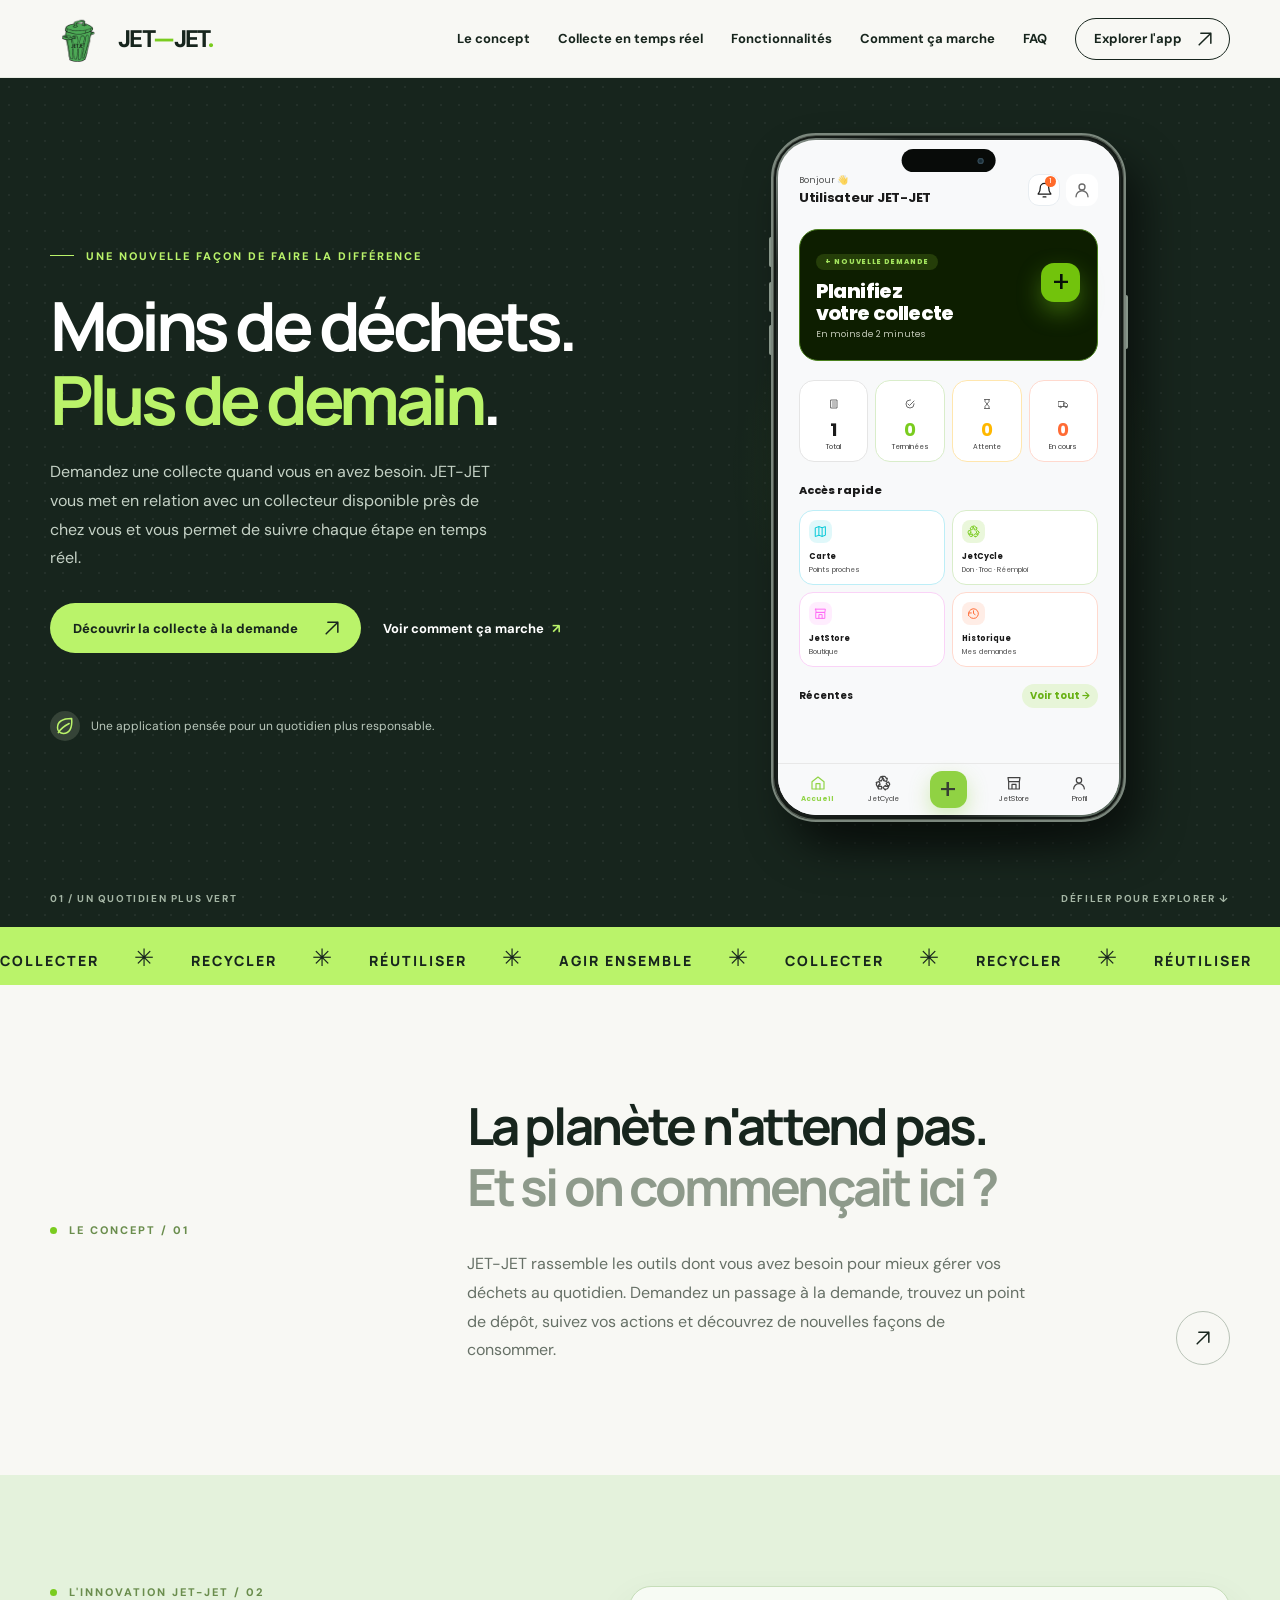
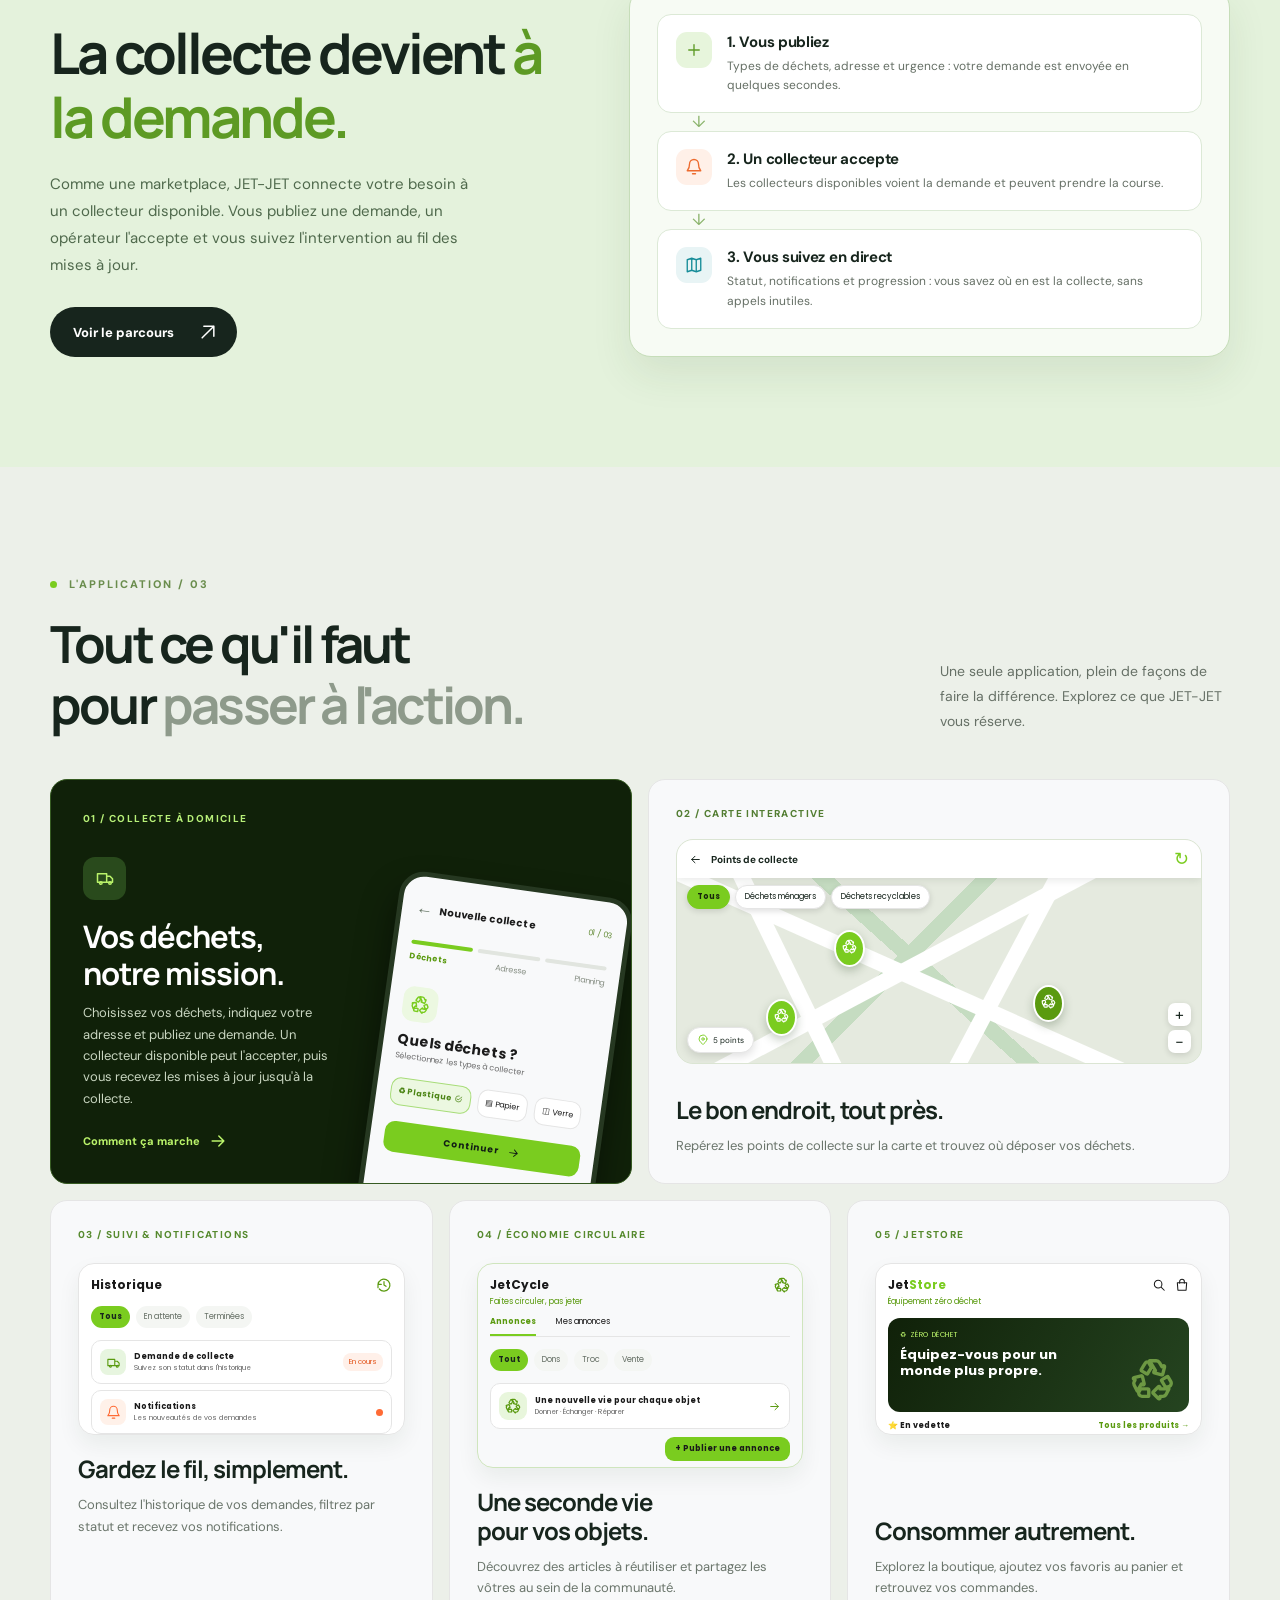
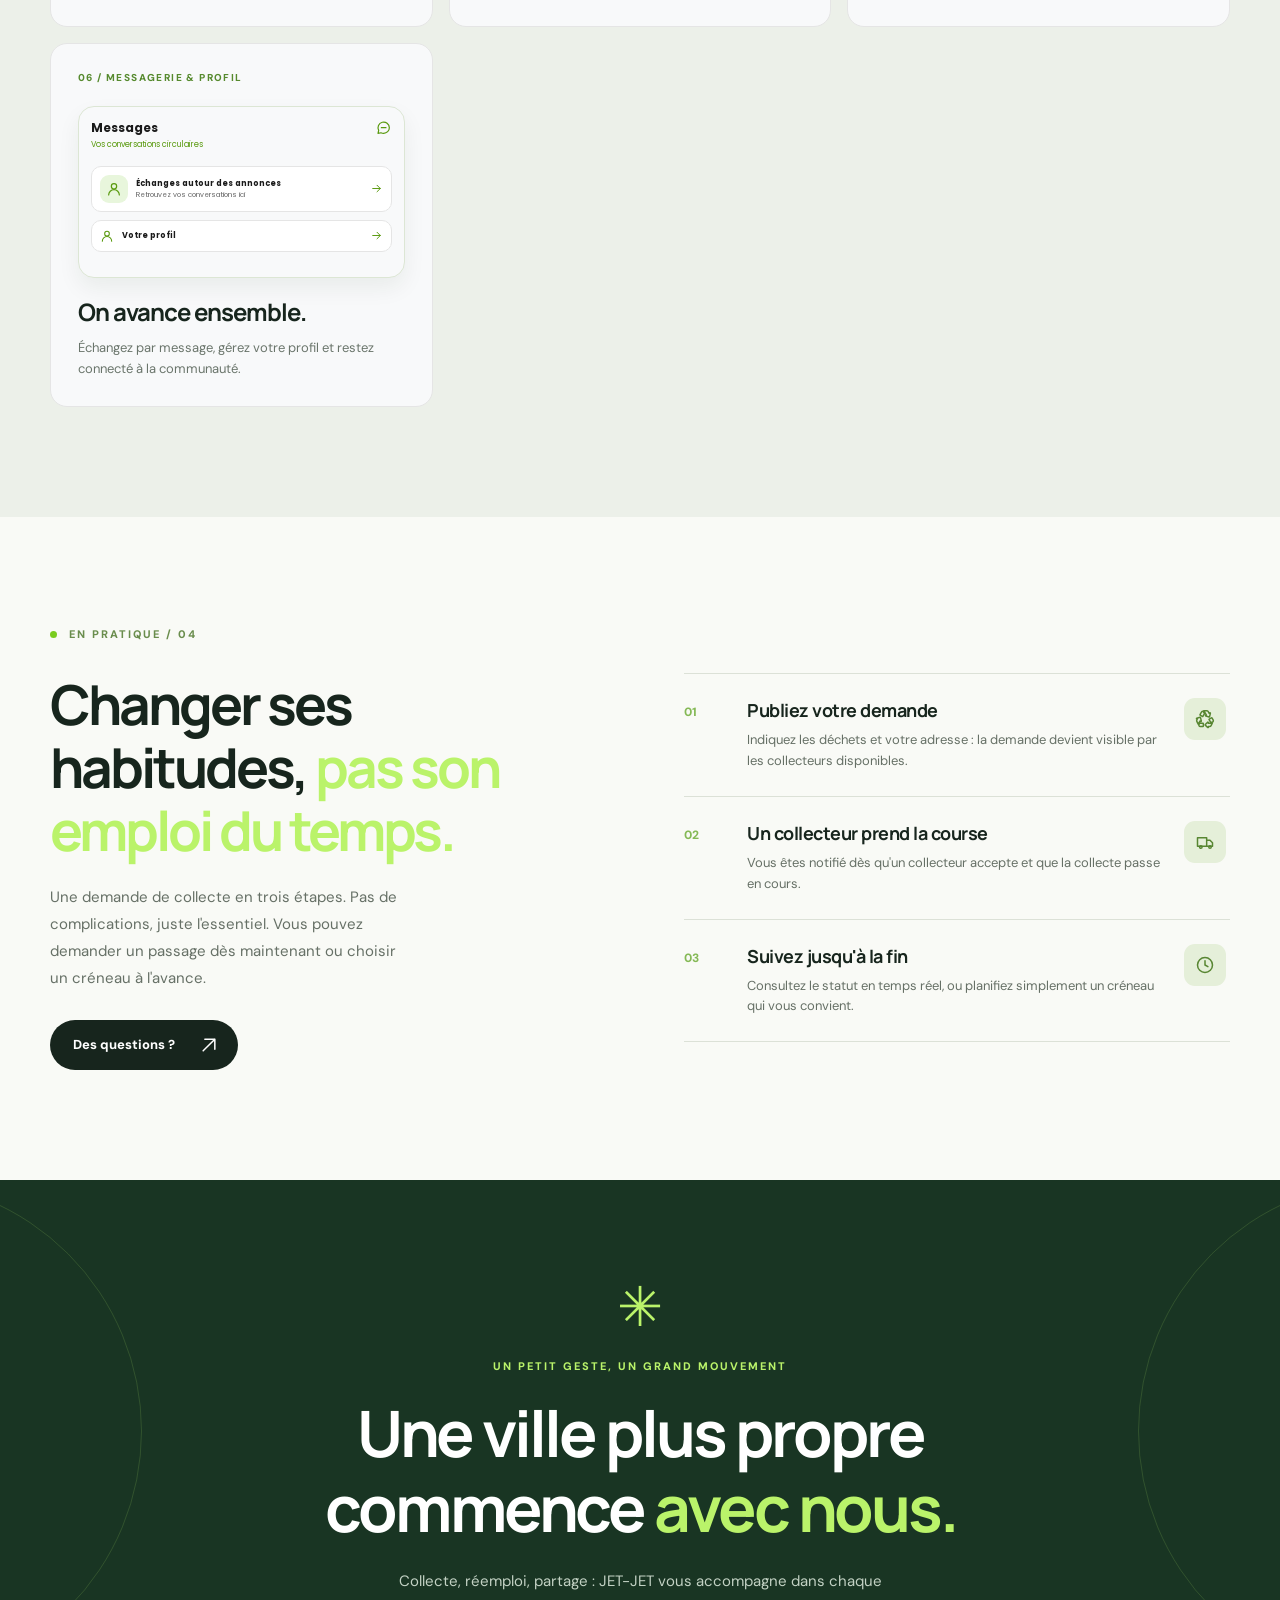
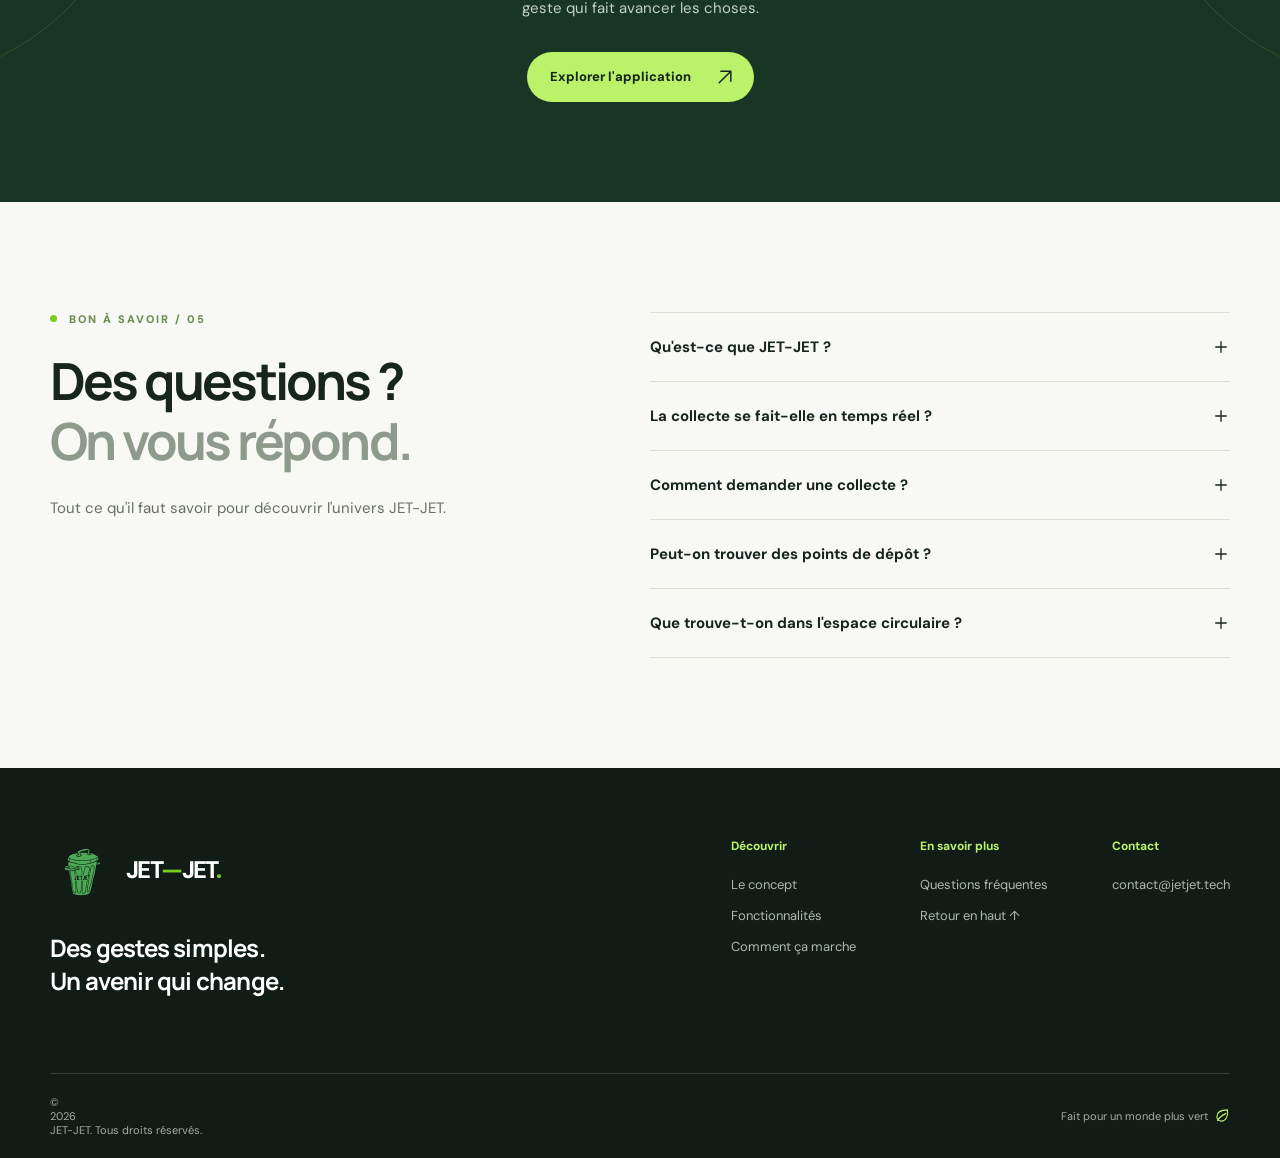
==== commit b034bb6b: "Mettre en avant la collecte à la demande Co-authored-by: Copilot <223556219+Copilot@users.noreply.gi" ====
--- a/index.html
+++ b/index.html
@@ -4,11 +4,48 @@
   <meta charset="utf-8">
   <meta name="viewport" content="width=device-width, initial-scale=1">
   <meta name="theme-color" content="#17251d">
-  <meta name="description" content="Découvrez JET-JET : collecte de déchets, points de dépôt, suivi, seconde vie des objets et boutique responsable dans une seule application.">
+  <meta name="description" content="JET-JET met en relation les habitants et les collecteurs disponibles pour une collecte de déchets à la demande, suivie en temps réel à Dakar.">
+  <meta name="keywords" content="JET-JET, collecte à la demande Dakar, collecte déchets temps réel, marketplace déchets, recyclage Sénégal, JetCycle, économie circulaire">
+  <meta name="author" content="JET-JET">
+  <meta name="robots" content="index, follow, max-image-preview:large">
+  <meta name="google-site-verification" content="b-cfFm9OQLxIGST_6c-VnOOI68Di2emV_4VTsyFZyto">
+  <link rel="canonical" href="https://jetjet.tech/">
+  <meta property="og:type" content="website">
+  <meta property="og:locale" content="fr_FR">
+  <meta property="og:site_name" content="JET-JET">
+  <meta property="og:title" content="JET-JET — Collecte de déchets et économie circulaire">
+  <meta property="og:description" content="Demandez une collecte à la demande, trouvez un collecteur disponible et suivez chaque étape en temps réel avec JET-JET.">
+  <meta property="og:url" content="https://jetjet.tech/">
+  <meta property="og:image" content="https://jetjet.tech/assets/icons/icon-app.png">
+  <meta property="og:image:alt" content="Logo JET-JET">
+  <meta name="twitter:card" content="summary">
+  <meta name="twitter:title" content="JET-JET — Collecte de déchets et économie circulaire">
+  <meta name="twitter:description" content="Une collecte de déchets à la demande, mise en relation avec un collecteur disponible et suivie en temps réel.">
+  <meta name="twitter:image" content="https://jetjet.tech/assets/icons/icon-app.png">
   <title>JET-JET — Un geste simple, un impact durable</title>
   <link rel="icon" type="image/png" href="assets/icons/icon-app.png">
+  <link rel="sitemap" type="application/xml" href="https://jetjet.tech/sitemap.xml">
   <link rel="stylesheet" href="styles.css">
   <script src="script.js" defer></script>
+  <script type="application/ld+json">
+  {
+    "@context": "https://schema.org",
+    "@type": "WebSite",
+    "name": "JET-JET",
+    "url": "https://jetjet.tech/",
+    "description": "Application de collecte de déchets, de suivi et d'économie circulaire à Dakar.",
+    "inLanguage": "fr-FR",
+    "publisher": {
+      "@type": "Organization",
+      "name": "JET-JET",
+      "url": "https://jetjet.tech/",
+      "logo": {
+        "@type": "ImageObject",
+        "url": "https://jetjet.tech/assets/icons/icon-app.png"
+      }
+    }
+  }
+  </script>
 </head>
 <body>
   <svg class="icon-library" xmlns="http://www.w3.org/2000/svg" aria-hidden="true">
@@ -42,7 +79,7 @@
       <a class="brand" href="#top" aria-label="JET-JET, retour en haut"><img class="brand-logo" src="assets/icons/icon-app.png" alt="Logo JET-JET"><span>JET<span class="brand-dash">—</span>JET<span class="brand-dot">.</span></span></a>
       <button class="menu-toggle" type="button" aria-label="Ouvrir le menu" aria-controls="nav-links" aria-expanded="false"><svg><use href="#i-menu"/></svg></button>
       <div class="nav-links" id="nav-links">
-        <a href="#concept">Le concept</a><a href="#fonctionnalites">Fonctionnalités</a><a href="#comment-ca-marche">Comment ça marche</a><a href="#questions">FAQ</a>
+        <a href="#concept">Le concept</a><a href="#collecte-en-temps-reel">Collecte en temps réel</a><a href="#fonctionnalites">Fonctionnalités</a><a href="#comment-ca-marche">Comment ça marche</a><a href="#questions">FAQ</a>
         <a class="nav-cta" href="#fonctionnalites">Explorer l'app <svg><use href="#i-arrow-up"/></svg></a>
       </div>
     </nav>
@@ -55,8 +92,8 @@
         <div class="hero-content">
           <div class="eyebrow light"><span class="eyebrow-line"></span> UNE NOUVELLE FAÇON DE FAIRE LA DIFFÉRENCE</div>
           <h1 id="hero-title">Moins de déchets.<br><em>Plus de demain<span class="green-period">.</span></em></h1>
-          <p class="hero-intro">Collecter, recycler, donner une seconde vie. Avec JET-JET, chaque geste compte et tout devient plus simple.</p>
-          <div class="hero-actions"><a href="#fonctionnalites" class="button button-lime">Découvrir les fonctionnalités <svg><use href="#i-arrow-up"/></svg></a><a class="text-link" href="#comment-ca-marche">Voir comment ça marche <span>↗</span></a></div>
+          <p class="hero-intro">Demandez une collecte quand vous en avez besoin. JET-JET vous met en relation avec un collecteur disponible près de chez vous et vous permet de suivre chaque étape en temps réel.</p>
+          <div class="hero-actions"><a href="#collecte-en-temps-reel" class="button button-lime">Découvrir la collecte à la demande <svg><use href="#i-arrow-up"/></svg></a><a class="text-link" href="#comment-ca-marche">Voir comment ça marche <span>↗</span></a></div>
           <div class="hero-note"><span class="note-icon"><svg><use href="#i-leaf"/></svg></span><span>Une application pensée pour un quotidien plus responsable.</span></div>
         </div>
         <div class="hero-visual" aria-label="Reproduction de l'écran d'accueil JET-JET">
@@ -78,13 +115,31 @@
     <div class="ticker" aria-hidden="true"><div class="ticker-track"><span>COLLECTER <b>✳</b> RECYCLER <b>✳</b> RÉUTILISER <b>✳</b> AGIR ENSEMBLE <b>✳</b> COLLECTER <b>✳</b> RECYCLER <b>✳</b> RÉUTILISER <b>✳</b> AGIR ENSEMBLE <b>✳</b></span></div></div>
 
     <section class="intro section-pad" id="concept" aria-labelledby="concept-title">
-      <div class="wrap intro-grid"><div class="section-kicker"><span class="kicker-dot"></span> LE CONCEPT / 01</div><div><h2 id="concept-title">La planète n'attend pas.<br><span>Et si on commençait ici ?</span></h2><div class="intro-bottom"><p>JET-JET rassemble les outils dont vous avez besoin pour mieux gérer vos déchets au quotidien. Organisez une collecte, trouvez un point de dépôt, suivez vos actions et découvrez de nouvelles façons de consommer.</p><a class="circle-link" href="#fonctionnalites" aria-label="Découvrir les fonctionnalités"><svg><use href="#i-arrow-up"/></svg></a></div></div></div>
+      <div class="wrap intro-grid"><div class="section-kicker"><span class="kicker-dot"></span> LE CONCEPT / 01</div><div><h2 id="concept-title">La planète n'attend pas.<br><span>Et si on commençait ici ?</span></h2><div class="intro-bottom"><p>JET-JET rassemble les outils dont vous avez besoin pour mieux gérer vos déchets au quotidien. Demandez un passage à la demande, trouvez un point de dépôt, suivez vos actions et découvrez de nouvelles façons de consommer.</p><a class="circle-link" href="#fonctionnalites" aria-label="Découvrir les fonctionnalités"><svg><use href="#i-arrow-up"/></svg></a></div></div></div>
+    </section>
+
+    <section class="live-marketplace section-pad" id="collecte-en-temps-reel" aria-labelledby="live-title">
+      <div class="wrap live-layout">
+        <div class="live-heading">
+          <div class="section-kicker"><span class="kicker-dot"></span> L'INNOVATION JET-JET / 02</div>
+          <h2 id="live-title">La collecte devient <em>à la demande.</em></h2>
+          <p>Comme une marketplace, JET-JET connecte votre besoin à un collecteur disponible. Vous publiez une demande, un opérateur l'accepte et vous suivez l'intervention au fil des mises à jour.</p>
+          <a class="button button-dark" href="#comment-ca-marche">Voir le parcours <svg><use href="#i-arrow-up"/></svg></a>
+        </div>
+        <div class="live-flow" aria-label="Parcours d'une collecte en temps réel">
+          <article class="live-card"><span class="live-icon"><svg><use href="#i-plus"/></svg></span><div><strong>1. Vous publiez</strong><p>Types de déchets, adresse et urgence : votre demande est envoyée en quelques secondes.</p></div></article>
+          <span class="live-connector" aria-hidden="true">↓</span>
+          <article class="live-card"><span class="live-icon live-icon-orange"><svg><use href="#i-bell"/></svg></span><div><strong>2. Un collecteur accepte</strong><p>Les collecteurs disponibles voient la demande et peuvent prendre la course.</p></div></article>
+          <span class="live-connector" aria-hidden="true">↓</span>
+          <article class="live-card"><span class="live-icon live-icon-blue"><svg><use href="#i-map"/></svg></span><div><strong>3. Vous suivez en direct</strong><p>Statut, notifications et progression : vous savez où en est la collecte, sans appels inutiles.</p></div></article>
+        </div>
+      </div>
     </section>
 
     <section class="features section-pad" id="fonctionnalites" aria-labelledby="features-title">
-      <div class="wrap"><div class="section-heading"><div><div class="section-kicker"><span class="kicker-dot"></span> L'APPLICATION / 02</div><h2 id="features-title">Tout ce qu'il faut<br>pour <span>passer à l'action.</span></h2></div><p>Une seule application, plein de façons de faire la différence. Explorez ce que JET-JET vous réserve.</p></div>
+      <div class="wrap"><div class="section-heading"><div><div class="section-kicker"><span class="kicker-dot"></span> L'APPLICATION / 03</div><h2 id="features-title">Tout ce qu'il faut<br>pour <span>passer à l'action.</span></h2></div><p>Une seule application, plein de façons de faire la différence. Explorez ce que JET-JET vous réserve.</p></div>
         <div class="feature-grid">
-          <article class="feature-card feature-main"><div class="feature-copy"><span class="feature-number">01 / COLLECTE À DOMICILE</span><span class="feature-icon"><svg><use href="#i-truck"/></svg></span><h3>Vos déchets,<br>notre mission.</h3><p>Choisissez vos déchets, indiquez votre adresse et sélectionnez un créneau. Votre demande de collecte est prête en quelques étapes.</p><a href="#comment-ca-marche" class="feature-link">Comment ça marche <svg><use href="#i-arrow"/></svg></a></div><div class="collection-art" aria-hidden="true"><div class="collection-preview"><div class="preview-top"><span class="preview-back">←</span><strong>Nouvelle collecte</strong><span class="preview-step">01 / 03</span></div><div class="preview-progress"><i></i><i></i><i></i></div><div class="preview-labels"><span>Déchets</span><span>Adresse</span><span>Planning</span></div><div class="preview-content"><span class="preview-icon"><svg><use href="#i-recycle"/></svg></span><strong>Quels déchets ?</strong><small>Sélectionnez les types à collecter</small><div class="waste-chips"><span>♻ Plastique <svg><use href="#i-check-circle"/></svg></span><span>▤ Papier</span><span>◫ Verre</span></div></div><span class="preview-next">Continuer <svg><use href="#i-arrow"/></svg></span></div></div></article>
+          <article class="feature-card feature-main"><div class="feature-copy"><span class="feature-number">01 / COLLECTE À DOMICILE</span><span class="feature-icon"><svg><use href="#i-truck"/></svg></span><h3>Vos déchets,<br>notre mission.</h3><p>Choisissez vos déchets, indiquez votre adresse et publiez une demande. Un collecteur disponible peut l'accepter, puis vous recevez les mises à jour jusqu'à la collecte.</p><a href="#comment-ca-marche" class="feature-link">Comment ça marche <svg><use href="#i-arrow"/></svg></a></div><div class="collection-art" aria-hidden="true"><div class="collection-preview"><div class="preview-top"><span class="preview-back">←</span><strong>Nouvelle collecte</strong><span class="preview-step">01 / 03</span></div><div class="preview-progress"><i></i><i></i><i></i></div><div class="preview-labels"><span>Déchets</span><span>Adresse</span><span>Planning</span></div><div class="preview-content"><span class="preview-icon"><svg><use href="#i-recycle"/></svg></span><strong>Quels déchets ?</strong><small>Sélectionnez les types à collecter</small><div class="waste-chips"><span>♻ Plastique <svg><use href="#i-check-circle"/></svg></span><span>▤ Papier</span><span>◫ Verre</span></div></div><span class="preview-next">Continuer <svg><use href="#i-arrow"/></svg></span></div></div></article>
           <article class="feature-card feature-map"><span class="feature-number">02 / CARTE INTERACTIVE</span><div class="map-art" aria-hidden="true"><div class="map-street street-one"></div><div class="map-street street-two"></div><div class="map-street street-three"></div><div class="map-street street-four"></div><div class="map-preview-header"><svg><use href="#i-arrow"/></svg><strong>Points de collecte</strong><span>↻</span></div><div class="map-filters"><span class="selected">Tous</span><span>Déchets ménagers</span><span>Déchets recyclables</span></div><span class="map-pin pin-a"><svg><use href="#i-recycle"/></svg></span><span class="map-pin pin-b"><svg><use href="#i-recycle"/></svg></span><span class="map-pin pin-c"><svg><use href="#i-recycle"/></svg></span><div class="map-count"><svg><use href="#i-pin"/></svg><span>5 points</span></div><div class="map-zoom"><span>+</span><span>−</span></div></div><h3>Le bon endroit, tout près.</h3><p>Repérez les points de collecte sur la carte et trouvez où déposer vos déchets.</p></article>
           <article class="feature-card feature-follow"><span class="feature-number">03 / SUIVI & NOTIFICATIONS</span><div class="follow-art" aria-hidden="true"><div class="mini-toolbar"><strong>Historique</strong><svg><use href="#i-history"/></svg></div><div class="mini-filters"><span class="selected">Tous</span><span>En attente</span><span>Terminées</span></div><div class="follow-row"><span class="follow-icon"><svg><use href="#i-truck"/></svg></span><span><strong>Demande de collecte</strong><small>Suivez son statut dans l'historique</small></span><span class="status-pill">En cours</span></div><div class="follow-row"><span class="follow-icon follow-second"><svg><use href="#i-bell"/></svg></span><span><strong>Notifications</strong><small>Les nouveautés de vos demandes</small></span><span class="unread-dot"></span></div></div><h3>Gardez le fil, simplement.</h3><p>Consultez l'historique de vos demandes, filtrez par statut et recevez vos notifications.</p></article>
           <article class="feature-card feature-circular"><span class="feature-number">04 / ÉCONOMIE CIRCULAIRE</span><div class="circular-art" aria-hidden="true"><div class="mini-toolbar"><strong>JetCycle</strong><svg><use href="#i-recycle"/></svg></div><small class="mini-subtitle">Faites circuler, pas jeter</small><div class="mini-tabs"><span class="selected">Annonces</span><span>Mes annonces</span></div><div class="mini-filters"><span class="selected">Tout</span><span>Dons</span><span>Troc</span><span>Vente</span></div><div class="circular-listing"><span class="listing-icon"><svg><use href="#i-recycle"/></svg></span><span><strong>Une nouvelle vie pour chaque objet</strong><small>Donner · Échanger · Réparer</small></span><svg><use href="#i-arrow"/></svg></div><span class="mini-action">+ Publier une annonce</span></div><h3>Une seconde vie<br>pour vos objets.</h3><p>Découvrez des articles à réutiliser et partagez les vôtres au sein de la communauté.</p></article>
@@ -94,11 +149,11 @@
       </div>
     </section>
 
-    <section class="steps section-pad" id="comment-ca-marche" aria-labelledby="steps-title"><div class="wrap"><div class="section-kicker"><span class="kicker-dot"></span> EN PRATIQUE / 03</div><div class="steps-layout"><div class="steps-heading"><h2 id="steps-title">Changer ses habitudes, <em>pas son emploi du temps.</em></h2><p>Une demande de collecte en trois étapes. Pas de complications, juste l'essentiel.</p><a class="button button-dark" href="#questions">Des questions ? <svg><use href="#i-arrow-up"/></svg></a></div><div class="step-list"><div class="step"><span class="step-index">01</span><div><h3>Choisissez vos déchets</h3><p>Indiquez les types de déchets que vous souhaitez faire collecter.</p></div><span class="step-mark"><svg><use href="#i-recycle"/></svg></span></div><div class="step"><span class="step-index">02</span><div><h3>Précisez le lieu</h3><p>Renseignez votre adresse, avec la géolocalisation si vous le souhaitez.</p></div><span class="step-mark"><svg><use href="#i-pin"/></svg></span></div><div class="step"><span class="step-index">03</span><div><h3>Choisissez votre moment</h3><p>Sélectionnez la date et le créneau horaire qui vous conviennent.</p></div><span class="step-mark"><svg><use href="#i-clock"/></svg></span></div></div></div></div></section>
+    <section class="steps section-pad" id="comment-ca-marche" aria-labelledby="steps-title"><div class="wrap"><div class="section-kicker"><span class="kicker-dot"></span> EN PRATIQUE / 04</div><div class="steps-layout"><div class="steps-heading"><h2 id="steps-title">Changer ses habitudes, <em>pas son emploi du temps.</em></h2><p>Une demande de collecte en trois étapes. Pas de complications, juste l'essentiel. Vous pouvez demander un passage dès maintenant ou choisir un créneau à l'avance.</p><a class="button button-dark" href="#questions">Des questions ? <svg><use href="#i-arrow-up"/></svg></a></div><div class="step-list"><div class="step"><span class="step-index">01</span><div><h3>Publiez votre demande</h3><p>Indiquez les déchets et votre adresse : la demande devient visible par les collecteurs disponibles.</p></div><span class="step-mark"><svg><use href="#i-recycle"/></svg></span></div><div class="step"><span class="step-index">02</span><div><h3>Un collecteur prend la course</h3><p>Vous êtes notifié dès qu'un collecteur accepte et que la collecte passe en cours.</p></div><span class="step-mark"><svg><use href="#i-truck"/></svg></span></div><div class="step"><span class="step-index">03</span><div><h3>Suivez jusqu'à la fin</h3><p>Consultez le statut en temps réel, ou planifiez simplement un créneau qui vous convient.</p></div><span class="step-mark"><svg><use href="#i-clock"/></svg></span></div></div></div></div></section>
 
     <section class="manifesto"><div class="wrap manifesto-inner"><span class="manifesto-asterisk" aria-hidden="true">✳</span><div class="section-kicker">UN PETIT GESTE, UN GRAND MOUVEMENT</div><h2>Une ville plus propre<br>commence <em>avec nous.</em></h2><p>Collecte, réemploi, partage : JET-JET vous accompagne dans chaque geste qui fait avancer les choses.</p><a href="#fonctionnalites" class="button button-lime">Explorer l'application <svg><use href="#i-arrow-up"/></svg></a></div></section>
 
-    <section class="faq section-pad" id="questions" aria-labelledby="faq-title"><div class="wrap faq-layout"><div><div class="section-kicker"><span class="kicker-dot"></span> BON À SAVOIR / 04</div><h2 id="faq-title">Des questions ?<br><span>On vous répond.</span></h2><p>Tout ce qu'il faut savoir pour découvrir l'univers JET-JET.</p></div><div class="faq-list"><details><summary>Qu'est-ce que JET-JET ? <svg><use href="#i-plus"/></svg></summary><p>JET-JET est une application de gestion des déchets qui réunit les demandes de collecte, une carte des points de dépôt, le suivi des demandes, l'économie circulaire et une boutique.</p></details><details><summary>Comment demander une collecte ? <svg><use href="#i-plus"/></svg></summary><p>Dans l'application, choisissez vos types de déchets, indiquez une adresse puis sélectionnez une date et un créneau horaire. Vous pouvez ensuite suivre votre demande dans l'historique.</p></details><details><summary>Peut-on trouver des points de dépôt ? <svg><use href="#i-plus"/></svg></summary><p>Oui. Une carte interactive permet de découvrir les points de collecte et de consulter leurs informations.</p></details><details><summary>Que trouve-t-on dans l'espace circulaire ? <svg><use href="#i-plus"/></svg></summary><p>L'espace circulaire permet de découvrir des articles proposés par la communauté et de publier les vôtres pour leur donner une seconde vie.</p></details></div></div></section>
+    <section class="faq section-pad" id="questions" aria-labelledby="faq-title"><div class="wrap faq-layout"><div><div class="section-kicker"><span class="kicker-dot"></span> BON À SAVOIR / 05</div><h2 id="faq-title">Des questions ?<br><span>On vous répond.</span></h2><p>Tout ce qu'il faut savoir pour découvrir l'univers JET-JET.</p></div><div class="faq-list"><details><summary>Qu'est-ce que JET-JET ? <svg><use href="#i-plus"/></svg></summary><p>JET-JET est une marketplace de collecte : l'application met en relation les habitants qui ont un besoin avec des collecteurs disponibles, puis centralise le suivi de l'intervention. Elle réunit aussi une carte des points de dépôt, l'économie circulaire et une boutique.</p></details><details><summary>La collecte se fait-elle en temps réel ? <svg><use href="#i-plus"/></svg></summary><p>Oui. Vous publiez votre demande, un collecteur disponible peut l'accepter et vous recevez les changements de statut et les notifications au fur et à mesure. Si vous préférez anticiper, vous pouvez aussi choisir une date et un créneau.</p></details><details><summary>Comment demander une collecte ? <svg><use href="#i-plus"/></svg></summary><p>Dans l'application, choisissez vos types de déchets, indiquez une adresse puis envoyez la demande. Vous pouvez demander une prise en charge dès que possible ou sélectionner une date et un créneau horaire.</p></details><details><summary>Peut-on trouver des points de dépôt ? <svg><use href="#i-plus"/></svg></summary><p>Oui. Une carte interactive permet de découvrir les points de collecte et de consulter leurs informations.</p></details><details><summary>Que trouve-t-on dans l'espace circulaire ? <svg><use href="#i-plus"/></svg></summary><p>L'espace circulaire permet de découvrir des articles proposés par la communauté et de publier les vôtres pour leur donner une seconde vie.</p></details></div></div></section>
   </main>
 
   <footer class="footer"><div class="wrap"><div class="footer-top"><div><a class="brand footer-brand" href="#top"><img class="brand-logo" src="assets/icons/icon-app.png" alt="Logo JET-JET"><span>JET<span class="brand-dash">—</span>JET<span class="brand-dot">.</span></span></a><p>Des gestes simples.<br>Un avenir qui change.</p></div><div class="footer-links"><div><strong>Découvrir</strong><a href="#concept">Le concept</a><a href="#fonctionnalites">Fonctionnalités</a><a href="#comment-ca-marche">Comment ça marche</a></div><div><strong>En savoir plus</strong><a href="#questions">Questions fréquentes</a><a href="#top">Retour en haut ↑</a></div><div><strong>Contact</strong><a href="mailto:contact@jetjet.tech">contact@jetjet.tech</a></div></div></div><div class="footer-bottom"><span>© <span id="year">2026</span> JET-JET. Tous droits réservés.</span><span>Fait pour un monde plus vert <svg><use href="#i-leaf"/></svg></span></div></div></footer>
--- a/styles.css
+++ b/styles.css
@@ -312,6 +312,21 @@
   border:1px solid #b9c3b7;display:grid;place-items:center;
 }
 .circle-link:hover{background:var(--lime)}
+
+.live-marketplace{background:#e4f2dc}
+.live-layout{display:grid;grid-template-columns:.9fr 1.1fr;gap:88px;align-items:center}
+.live-heading h2{font-size:clamp(38px,4.4vw,60px);line-height:1.14;letter-spacing:-3px;margin:22px 0}
+.live-heading h2 em{font-style:normal;color:#5d9a24}
+.live-heading>p{max-width:430px;font-size:15px;line-height:1.8;color:#4f694c;margin-bottom:28px}
+.live-flow{padding:27px;border:1px solid #c6ddb9;border-radius:22px;background:#f7fbf4;box-shadow:0 18px 40px #2b512017}
+.live-card{display:flex;align-items:flex-start;gap:15px;padding:17px 18px;border:1px solid #dce9d6;border-radius:14px;background:white}
+.live-card strong{display:block;font-size:15px;letter-spacing:-.3px;margin-bottom:5px}
+.live-card p{font-size:12px;line-height:1.6;color:var(--muted)}
+.live-icon{flex:none;width:36px;height:36px;border-radius:11px;display:grid;place-items:center;background:#e7f5dc;color:#5d9a24}
+.live-icon svg{width:18px;height:18px}
+.live-icon-orange{background:#fff0e8;color:#ed6b2f}
+.live-icon-blue{background:#e8f4f5;color:#168c98}
+.live-connector{display:block;width:1px;height:18px;margin:0 0 0 35px;color:#8ab36b;font-size:16px;line-height:18px}
 
 .features{background:#ecf0e9}
 .section-heading{display:flex;justify-content:space-between;align-items:flex-end;gap:40px;margin-bottom:45px}
@@ -517,7 +532,7 @@
   .feature-grid{grid-template-columns:repeat(2,1fr)}
   .feature-main,.feature-map,.feature-card{grid-column:span 2}
   .feature-follow,.feature-circular,.feature-store,.feature-community{grid-column:span 1}
-  .steps-layout,.faq-layout{grid-template-columns:1fr;gap:45px}
+  .live-layout,.steps-layout,.faq-layout{grid-template-columns:1fr;gap:45px}
 }
 
 @media (max-width:760px){
@@ -547,6 +562,8 @@
   .app-shot{transform:none}
   .hero-bottom{font-size:8px;letter-spacing:.7px}
   .intro-grid{grid-template-columns:1fr;gap:22px}
+  .live-layout{gap:30px}
+  .live-flow{padding:18px}
   .section-heading{flex-direction:column;align-items:flex-start;gap:16px}
   .section-heading>p{max-width:560px}
   .feature-follow,.feature-circular,.feature-store,.feature-community{grid-column:span 2}
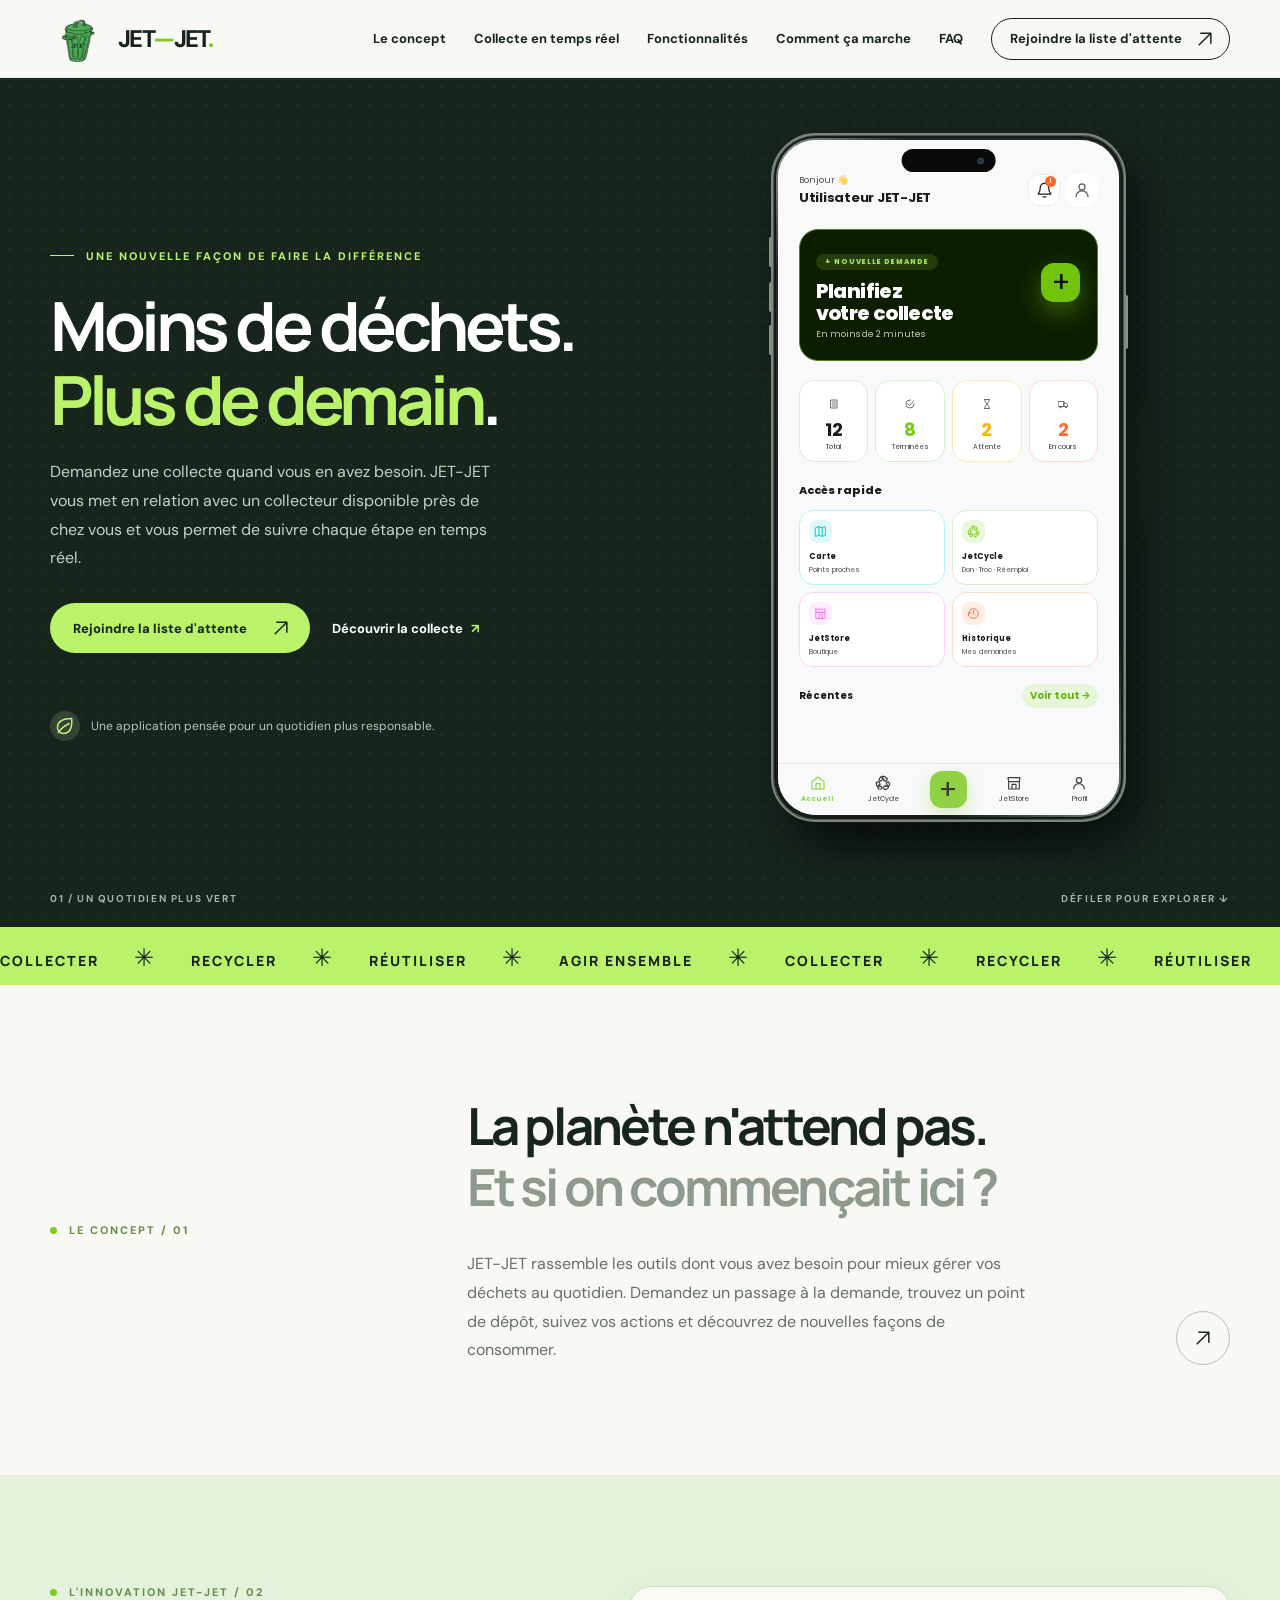
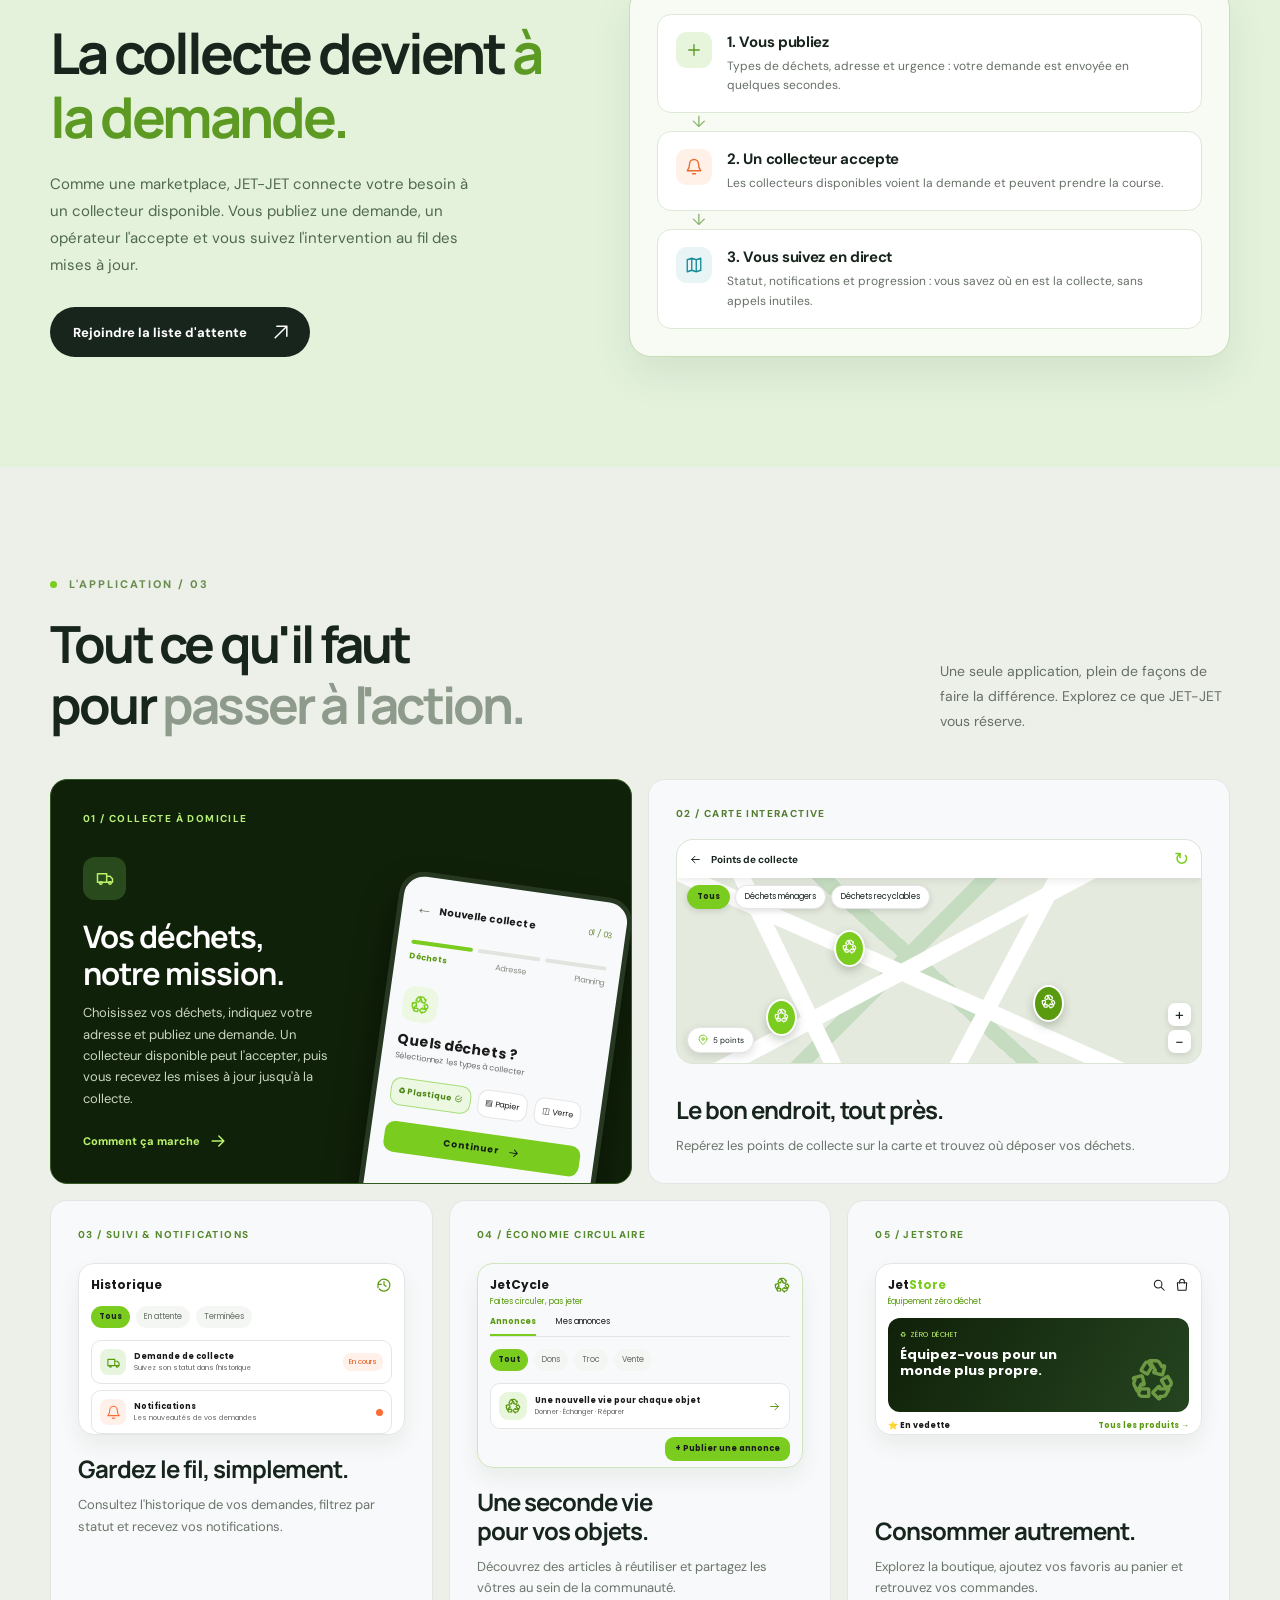
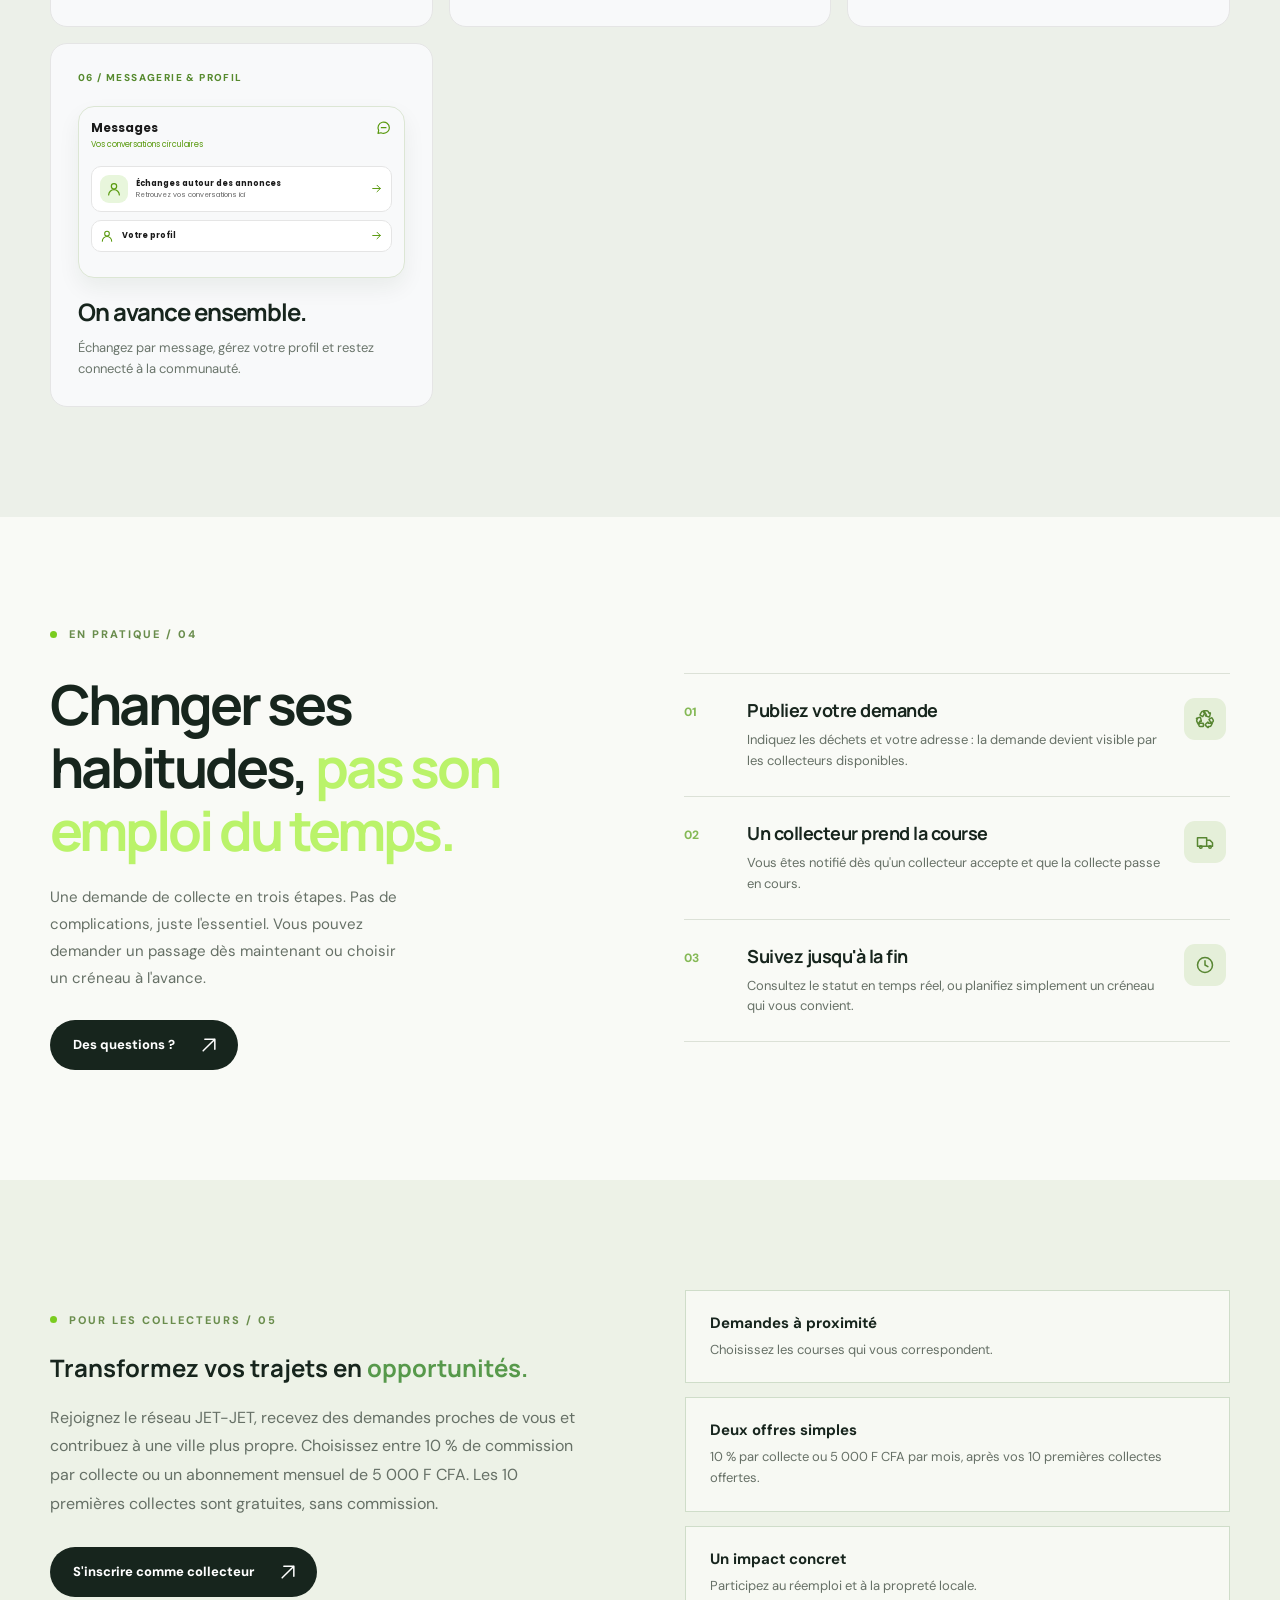
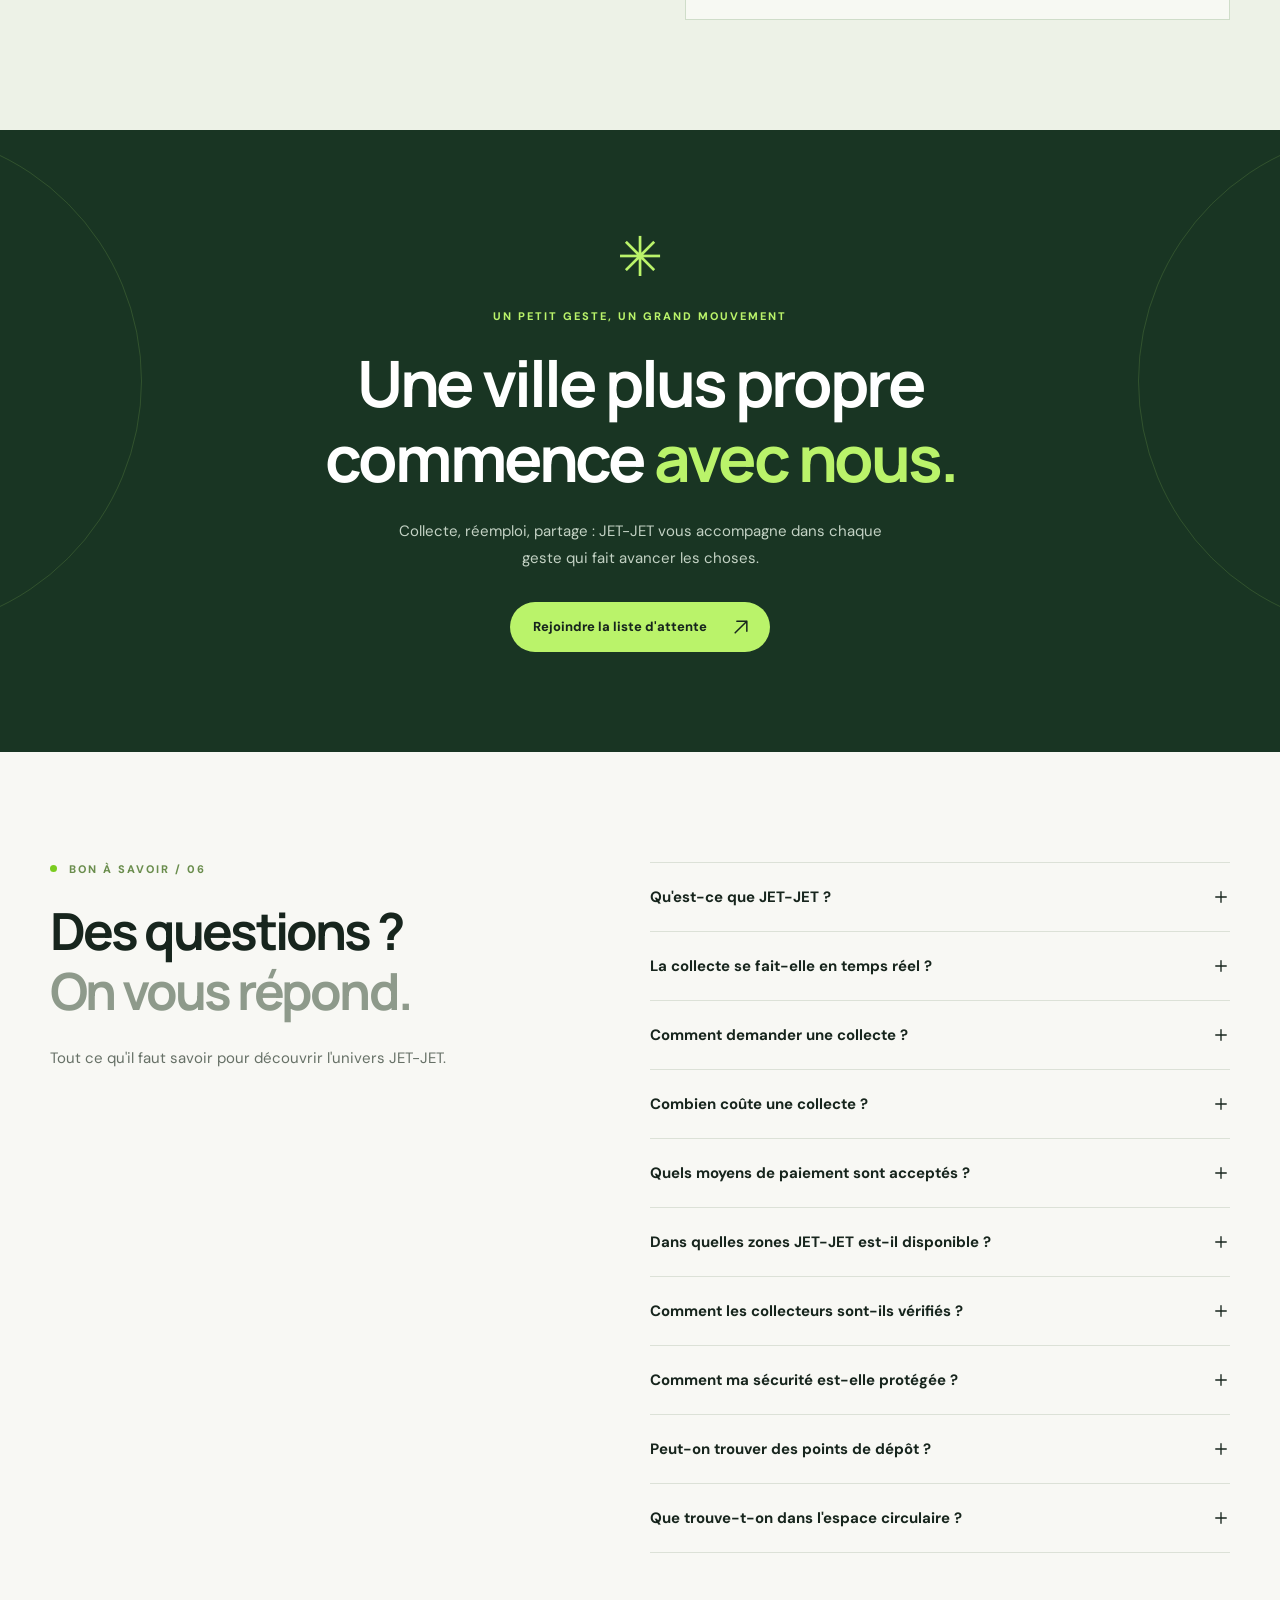
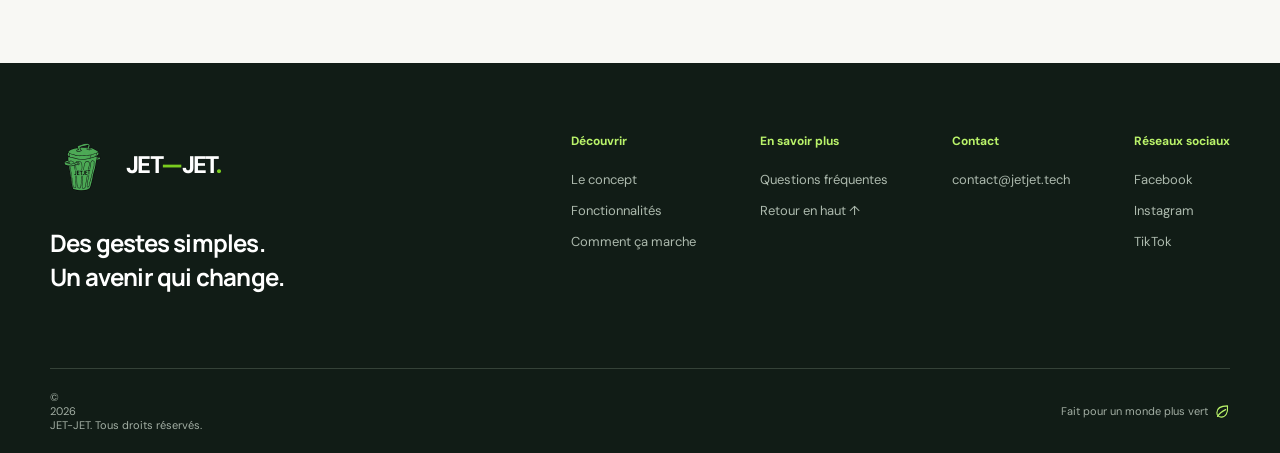
==== commit 724da246: "Ajouter les formulaires Tally au site Relier les CTA à la liste d'attente et au recrutement des coll" ====
--- a/index.html
+++ b/index.html
@@ -16,12 +16,14 @@
   <meta property="og:title" content="JET-JET — Collecte de déchets et économie circulaire">
   <meta property="og:description" content="Demandez une collecte à la demande, trouvez un collecteur disponible et suivez chaque étape en temps réel avec JET-JET.">
   <meta property="og:url" content="https://jetjet.tech/">
-  <meta property="og:image" content="https://jetjet.tech/assets/icons/icon-app.png">
-  <meta property="og:image:alt" content="Logo JET-JET">
-  <meta name="twitter:card" content="summary">
+  <meta property="og:image" content="https://jetjet.tech/assets/jetjet-social-preview.svg">
+  <meta property="og:image:width" content="1200">
+  <meta property="og:image:height" content="630">
+  <meta property="og:image:alt" content="JET-JET — Collecte à la demande et économie circulaire">
+  <meta name="twitter:card" content="summary_large_image">
   <meta name="twitter:title" content="JET-JET — Collecte de déchets et économie circulaire">
   <meta name="twitter:description" content="Une collecte de déchets à la demande, mise en relation avec un collecteur disponible et suivie en temps réel.">
-  <meta name="twitter:image" content="https://jetjet.tech/assets/icons/icon-app.png">
+  <meta name="twitter:image" content="https://jetjet.tech/assets/jetjet-social-preview.svg">
   <title>JET-JET — Un geste simple, un impact durable</title>
   <link rel="icon" type="image/png" href="assets/icons/icon-app.png">
   <link rel="sitemap" type="application/xml" href="https://jetjet.tech/sitemap.xml">
@@ -80,7 +82,7 @@
       <button class="menu-toggle" type="button" aria-label="Ouvrir le menu" aria-controls="nav-links" aria-expanded="false"><svg><use href="#i-menu"/></svg></button>
       <div class="nav-links" id="nav-links">
         <a href="#concept">Le concept</a><a href="#collecte-en-temps-reel">Collecte en temps réel</a><a href="#fonctionnalites">Fonctionnalités</a><a href="#comment-ca-marche">Comment ça marche</a><a href="#questions">FAQ</a>
-        <a class="nav-cta" href="#fonctionnalites">Explorer l'app <svg><use href="#i-arrow-up"/></svg></a>
+        <a class="nav-cta" href="https://tally.so/r/LD1zPy" target="_blank" rel="noopener noreferrer">Rejoindre la liste d'attente <svg><use href="#i-arrow-up"/></svg></a>
       </div>
     </nav>
   </header>
@@ -93,7 +95,7 @@
           <div class="eyebrow light"><span class="eyebrow-line"></span> UNE NOUVELLE FAÇON DE FAIRE LA DIFFÉRENCE</div>
           <h1 id="hero-title">Moins de déchets.<br><em>Plus de demain<span class="green-period">.</span></em></h1>
           <p class="hero-intro">Demandez une collecte quand vous en avez besoin. JET-JET vous met en relation avec un collecteur disponible près de chez vous et vous permet de suivre chaque étape en temps réel.</p>
-          <div class="hero-actions"><a href="#collecte-en-temps-reel" class="button button-lime">Découvrir la collecte à la demande <svg><use href="#i-arrow-up"/></svg></a><a class="text-link" href="#comment-ca-marche">Voir comment ça marche <span>↗</span></a></div>
+          <div class="hero-actions"><a href="https://tally.so/r/LD1zPy" target="_blank" rel="noopener noreferrer" class="button button-lime">Rejoindre la liste d'attente <svg><use href="#i-arrow-up"/></svg></a><a class="text-link" href="#collecte-en-temps-reel">Découvrir la collecte <span>↗</span></a></div>
           <div class="hero-note"><span class="note-icon"><svg><use href="#i-leaf"/></svg></span><span>Une application pensée pour un quotidien plus responsable.</span></div>
         </div>
         <div class="hero-visual" aria-label="Reproduction de l'écran d'accueil JET-JET">
@@ -101,7 +103,7 @@
             <div class="shot-frame"><span class="phone-island" aria-hidden="true"><i></i></span><article class="app-shot app-shot-light" aria-label="Accueil clair, données de démonstration">
               <div class="shot-top"><div><p>Bonjour 👋</p><strong>Utilisateur JET-JET</strong></div><div class="shot-top-right"><span class="notif-pill"><svg><use href="#i-bell"/></svg><i>1</i></span><span class="profile-placeholder"><svg><use href="#i-user"/></svg></span></div></div>
               <div class="cta-card"><span class="cta-tag">+ NOUVELLE DEMANDE</span><h4>Planifiez<br>votre collecte</h4><small>En moins de 2 minutes</small><span class="cta-plus">+</span></div>
-              <div class="stats-row"><div><svg><use href="#i-list"/></svg><b>1</b><small>Total</small></div><div><svg><use href="#i-check-circle"/></svg><b>0</b><small>Terminées</small></div><div><svg><use href="#i-hourglass"/></svg><b>0</b><small>Attente</small></div><div><svg><use href="#i-truck"/></svg><b>0</b><small>En cours</small></div></div>
+              <div class="stats-row"><div><svg><use href="#i-list"/></svg><b>12</b><small>Total</small></div><div><svg><use href="#i-check-circle"/></svg><b>8</b><small>Terminées</small></div><div><svg><use href="#i-hourglass"/></svg><b>2</b><small>Attente</small></div><div><svg><use href="#i-truck"/></svg><b>2</b><small>En cours</small></div></div>
               <h5>Accès rapide</h5><div class="quick-row"><div><span class="quick-icon map-icon"><svg><use href="#i-map"/></svg></span><b>Carte</b><small>Points proches</small></div><div><span class="quick-icon recycle-icon"><svg><use href="#i-recycle"/></svg></span><b>JetCycle</b><small>Don · Troc · Réemploi</small></div><div><span class="quick-icon store-icon"><svg><use href="#i-store"/></svg></span><b>JetStore</b><small>Boutique</small></div><div><span class="quick-icon history-icon"><svg><use href="#i-history"/></svg></span><b>Historique</b><small>Mes demandes</small></div></div>
               <div class="recent-row"><strong>Récentes</strong><span>Voir tout →</span></div><div class="shot-bottom"><span class="active"><svg><use href="#i-home"/></svg>Accueil</span><span><svg><use href="#i-recycle"/></svg>JetCycle</span><span class="mid">+</span><span><svg><use href="#i-store"/></svg>JetStore</span><span><svg><use href="#i-user"/></svg>Profil</span></div>
             </article></div>
@@ -124,7 +126,7 @@
           <div class="section-kicker"><span class="kicker-dot"></span> L'INNOVATION JET-JET / 02</div>
           <h2 id="live-title">La collecte devient <em>à la demande.</em></h2>
           <p>Comme une marketplace, JET-JET connecte votre besoin à un collecteur disponible. Vous publiez une demande, un opérateur l'accepte et vous suivez l'intervention au fil des mises à jour.</p>
-          <a class="button button-dark" href="#comment-ca-marche">Voir le parcours <svg><use href="#i-arrow-up"/></svg></a>
+          <a class="button button-dark" href="https://tally.so/r/LD1zPy" target="_blank" rel="noopener noreferrer">Rejoindre la liste d'attente <svg><use href="#i-arrow-up"/></svg></a>
         </div>
         <div class="live-flow" aria-label="Parcours d'une collecte en temps réel">
           <article class="live-card"><span class="live-icon"><svg><use href="#i-plus"/></svg></span><div><strong>1. Vous publiez</strong><p>Types de déchets, adresse et urgence : votre demande est envoyée en quelques secondes.</p></div></article>
@@ -151,11 +153,13 @@
 
     <section class="steps section-pad" id="comment-ca-marche" aria-labelledby="steps-title"><div class="wrap"><div class="section-kicker"><span class="kicker-dot"></span> EN PRATIQUE / 04</div><div class="steps-layout"><div class="steps-heading"><h2 id="steps-title">Changer ses habitudes, <em>pas son emploi du temps.</em></h2><p>Une demande de collecte en trois étapes. Pas de complications, juste l'essentiel. Vous pouvez demander un passage dès maintenant ou choisir un créneau à l'avance.</p><a class="button button-dark" href="#questions">Des questions ? <svg><use href="#i-arrow-up"/></svg></a></div><div class="step-list"><div class="step"><span class="step-index">01</span><div><h3>Publiez votre demande</h3><p>Indiquez les déchets et votre adresse : la demande devient visible par les collecteurs disponibles.</p></div><span class="step-mark"><svg><use href="#i-recycle"/></svg></span></div><div class="step"><span class="step-index">02</span><div><h3>Un collecteur prend la course</h3><p>Vous êtes notifié dès qu'un collecteur accepte et que la collecte passe en cours.</p></div><span class="step-mark"><svg><use href="#i-truck"/></svg></span></div><div class="step"><span class="step-index">03</span><div><h3>Suivez jusqu'à la fin</h3><p>Consultez le statut en temps réel, ou planifiez simplement un créneau qui vous convient.</p></div><span class="step-mark"><svg><use href="#i-clock"/></svg></span></div></div></div></div></section>
 
-    <section class="manifesto"><div class="wrap manifesto-inner"><span class="manifesto-asterisk" aria-hidden="true">✳</span><div class="section-kicker">UN PETIT GESTE, UN GRAND MOUVEMENT</div><h2>Une ville plus propre<br>commence <em>avec nous.</em></h2><p>Collecte, réemploi, partage : JET-JET vous accompagne dans chaque geste qui fait avancer les choses.</p><a href="#fonctionnalites" class="button button-lime">Explorer l'application <svg><use href="#i-arrow-up"/></svg></a></div></section>
+    <section class="collectors section-pad" id="collecteurs" aria-labelledby="collectors-title"><div class="wrap collectors-layout"><div><div class="section-kicker"><span class="kicker-dot"></span> POUR LES COLLECTEURS / 05</div><h2 id="collectors-title">Transformez vos trajets en <em>opportunités.</em></h2><p>Rejoignez le réseau JET-JET, recevez des demandes proches de vous et contribuez à une ville plus propre. Choisissez entre 10 % de commission par collecte ou un abonnement mensuel de 5 000 F CFA. Les 10 premières collectes sont gratuites, sans commission.</p><a class="button button-dark" href="https://tally.so/r/RWKdP4" target="_blank" rel="noopener noreferrer">S'inscrire comme collecteur <svg><use href="#i-arrow-up"/></svg></a></div><div class="collectors-points"><div><strong>Demandes à proximité</strong><span>Choisissez les courses qui vous correspondent.</span></div><div><strong>Deux offres simples</strong><span>10 % par collecte ou 5 000 F CFA par mois, après vos 10 premières collectes offertes.</span></div><div><strong>Un impact concret</strong><span>Participez au réemploi et à la propreté locale.</span></div></div></div></section>
 
-    <section class="faq section-pad" id="questions" aria-labelledby="faq-title"><div class="wrap faq-layout"><div><div class="section-kicker"><span class="kicker-dot"></span> BON À SAVOIR / 05</div><h2 id="faq-title">Des questions ?<br><span>On vous répond.</span></h2><p>Tout ce qu'il faut savoir pour découvrir l'univers JET-JET.</p></div><div class="faq-list"><details><summary>Qu'est-ce que JET-JET ? <svg><use href="#i-plus"/></svg></summary><p>JET-JET est une marketplace de collecte : l'application met en relation les habitants qui ont un besoin avec des collecteurs disponibles, puis centralise le suivi de l'intervention. Elle réunit aussi une carte des points de dépôt, l'économie circulaire et une boutique.</p></details><details><summary>La collecte se fait-elle en temps réel ? <svg><use href="#i-plus"/></svg></summary><p>Oui. Vous publiez votre demande, un collecteur disponible peut l'accepter et vous recevez les changements de statut et les notifications au fur et à mesure. Si vous préférez anticiper, vous pouvez aussi choisir une date et un créneau.</p></details><details><summary>Comment demander une collecte ? <svg><use href="#i-plus"/></svg></summary><p>Dans l'application, choisissez vos types de déchets, indiquez une adresse puis envoyez la demande. Vous pouvez demander une prise en charge dès que possible ou sélectionner une date et un créneau horaire.</p></details><details><summary>Peut-on trouver des points de dépôt ? <svg><use href="#i-plus"/></svg></summary><p>Oui. Une carte interactive permet de découvrir les points de collecte et de consulter leurs informations.</p></details><details><summary>Que trouve-t-on dans l'espace circulaire ? <svg><use href="#i-plus"/></svg></summary><p>L'espace circulaire permet de découvrir des articles proposés par la communauté et de publier les vôtres pour leur donner une seconde vie.</p></details></div></div></section>
+    <section class="manifesto"><div class="wrap manifesto-inner"><span class="manifesto-asterisk" aria-hidden="true">✳</span><div class="section-kicker">UN PETIT GESTE, UN GRAND MOUVEMENT</div><h2>Une ville plus propre<br>commence <em>avec nous.</em></h2><p>Collecte, réemploi, partage : JET-JET vous accompagne dans chaque geste qui fait avancer les choses.</p><a href="https://tally.so/r/LD1zPy" target="_blank" rel="noopener noreferrer" class="button button-lime">Rejoindre la liste d'attente <svg><use href="#i-arrow-up"/></svg></a></div></section>
+
+    <section class="faq section-pad" id="questions" aria-labelledby="faq-title"><div class="wrap faq-layout"><div><div class="section-kicker"><span class="kicker-dot"></span> BON À SAVOIR / 06</div><h2 id="faq-title">Des questions ?<br><span>On vous répond.</span></h2><p>Tout ce qu'il faut savoir pour découvrir l'univers JET-JET.</p></div><div class="faq-list"><details><summary>Qu'est-ce que JET-JET ? <svg><use href="#i-plus"/></svg></summary><p>JET-JET est une marketplace de collecte : l'application met en relation les habitants qui ont un besoin avec des collecteurs disponibles, puis centralise le suivi de l'intervention. Elle réunit aussi une carte des points de dépôt, l'économie circulaire et une boutique.</p></details><details><summary>La collecte se fait-elle en temps réel ? <svg><use href="#i-plus"/></svg></summary><p>Oui. Vous publiez votre demande, un collecteur disponible peut l'accepter et vous recevez les changements de statut et les notifications au fur et à mesure. Si vous préférez anticiper, vous pouvez aussi choisir une date et un créneau.</p></details><details><summary>Comment demander une collecte ? <svg><use href="#i-plus"/></svg></summary><p>Dans l'application, choisissez vos types de déchets, indiquez une adresse puis envoyez la demande. Vous pouvez demander une prise en charge dès que possible ou sélectionner une date et un créneau horaire.</p></details><details><summary>Combien coûte une collecte ? <svg><use href="#i-plus"/></svg></summary><p>Le tarif dépend du type de déchets, de la distance et des modalités de la course. Le montant applicable vous sera communiqué avant la confirmation de la collecte.</p></details><details><summary>Quels moyens de paiement sont acceptés ? <svg><use href="#i-plus"/></svg></summary><p>Les moyens de paiement disponibles seront indiqués dans l'application avant la validation de la demande. JET-JET affichera toujours le récapitulatif avant confirmation.</p></details><details><summary>Dans quelles zones JET-JET est-il disponible ? <svg><use href="#i-plus"/></svg></summary><p>Le service démarre au Sénégal et se déploie progressivement selon la disponibilité des collecteurs et des points de collecte. La zone couverte est précisée lors de la demande.</p></details><details><summary>Comment les collecteurs sont-ils vérifiés ? <svg><use href="#i-plus"/></svg></summary><p>Les collecteurs sont intégrés au réseau après vérification de leur profil et de leurs informations. Les détails du processus et les éléments de confiance seront présentés avant le lancement de chaque course.</p></details><details><summary>Comment ma sécurité est-elle protégée ? <svg><use href="#i-plus"/></svg></summary><p>Les informations de la demande sont partagées uniquement avec les personnes nécessaires à sa réalisation. Les notifications, le suivi et la messagerie permettent de garder un historique clair des échanges.</p></details><details><summary>Peut-on trouver des points de dépôt ? <svg><use href="#i-plus"/></svg></summary><p>Oui. Une carte interactive permet de découvrir les points de collecte et de consulter leurs informations.</p></details><details><summary>Que trouve-t-on dans l'espace circulaire ? <svg><use href="#i-plus"/></svg></summary><p>L'espace circulaire permet de découvrir des articles proposés par la communauté et de publier les vôtres pour leur donner une seconde vie.</p></details></div></div></section>
   </main>
 
-  <footer class="footer"><div class="wrap"><div class="footer-top"><div><a class="brand footer-brand" href="#top"><img class="brand-logo" src="assets/icons/icon-app.png" alt="Logo JET-JET"><span>JET<span class="brand-dash">—</span>JET<span class="brand-dot">.</span></span></a><p>Des gestes simples.<br>Un avenir qui change.</p></div><div class="footer-links"><div><strong>Découvrir</strong><a href="#concept">Le concept</a><a href="#fonctionnalites">Fonctionnalités</a><a href="#comment-ca-marche">Comment ça marche</a></div><div><strong>En savoir plus</strong><a href="#questions">Questions fréquentes</a><a href="#top">Retour en haut ↑</a></div><div><strong>Contact</strong><a href="mailto:contact@jetjet.tech">contact@jetjet.tech</a></div></div></div><div class="footer-bottom"><span>© <span id="year">2026</span> JET-JET. Tous droits réservés.</span><span>Fait pour un monde plus vert <svg><use href="#i-leaf"/></svg></span></div></div></footer>
+  <footer class="footer"><div class="wrap"><div class="footer-top"><div><a class="brand footer-brand" href="#top"><img class="brand-logo" src="assets/icons/icon-app.png" alt="Logo JET-JET"><span>JET<span class="brand-dash">—</span>JET<span class="brand-dot">.</span></span></a><p>Des gestes simples.<br>Un avenir qui change.</p></div><div class="footer-links"><div><strong>Découvrir</strong><a href="#concept">Le concept</a><a href="#fonctionnalites">Fonctionnalités</a><a href="#comment-ca-marche">Comment ça marche</a></div><div><strong>En savoir plus</strong><a href="#questions">Questions fréquentes</a><a href="#top">Retour en haut ↑</a></div><div><strong>Contact</strong><a href="mailto:contact@jetjet.tech">contact@jetjet.tech</a></div><div><strong>Réseaux sociaux</strong><a href="https://www.facebook.com/profile.php?id=61594955648623" target="_blank" rel="noopener noreferrer" aria-label="JET-JET sur Facebook">Facebook</a><a href="https://www.instagram.com/jetjet_senegal/" target="_blank" rel="noopener noreferrer" aria-label="JET-JET sur Instagram">Instagram</a><a href="https://www.tiktok.com/@jetjet_senegal" target="_blank" rel="noopener noreferrer" aria-label="JET-JET sur TikTok">TikTok</a></div></div></div><div class="footer-bottom"><span>© <span id="year">2026</span> JET-JET. Tous droits réservés.</span><span>Fait pour un monde plus vert <svg><use href="#i-leaf"/></svg></span></div></div></footer>
 </body>
 </html>
--- a/styles.css
+++ b/styles.css
@@ -503,6 +503,16 @@
 details[open] summary svg{transform:rotate(45deg)}
 details p{font-size:14px;line-height:1.8;color:var(--muted);margin:0 0 22px;max-width:500px}
 
+.collectors{background:#edf2e7}
+.collectors-layout{display:grid;grid-template-columns:1fr 1fr;align-items:center;gap:90px}
+.collectors h2{max-width:600px;margin:24px 0 20px}
+.collectors h2 em{font-style:normal;color:#57994b}
+.collectors-layout>div:first-child>p{max-width:530px;color:var(--muted);line-height:1.8;margin-bottom:28px}
+.collectors-points{display:grid;gap:14px}
+.collectors-points>div{border:1px solid #cfddc9;background:#f7f9f3;padding:22px 24px}
+.collectors-points strong{display:block;font-size:15px;margin-bottom:7px}
+.collectors-points span{display:block;color:var(--muted);font-size:13px;line-height:1.6}
+
 .footer{background:var(--deep);color:white;padding:70px 0 0}
 .footer-top{display:flex;justify-content:space-between;gap:50px;padding-bottom:75px}
 .footer-top p{margin-top:24px;font-size:24px;line-height:1.4;letter-spacing:-.8px;font-family:Manrope;font-weight:700}
@@ -532,7 +542,8 @@
   .feature-grid{grid-template-columns:repeat(2,1fr)}
   .feature-main,.feature-map,.feature-card{grid-column:span 2}
   .feature-follow,.feature-circular,.feature-store,.feature-community{grid-column:span 1}
-  .live-layout,.steps-layout,.faq-layout{grid-template-columns:1fr;gap:45px}
+  .live-layout,.steps-layout,  .collectors-layout{grid-template-columns:1fr;gap:44px}
+  .faq-layout{grid-template-columns:1fr;gap:45px}
 }
 
 @media (max-width:760px){
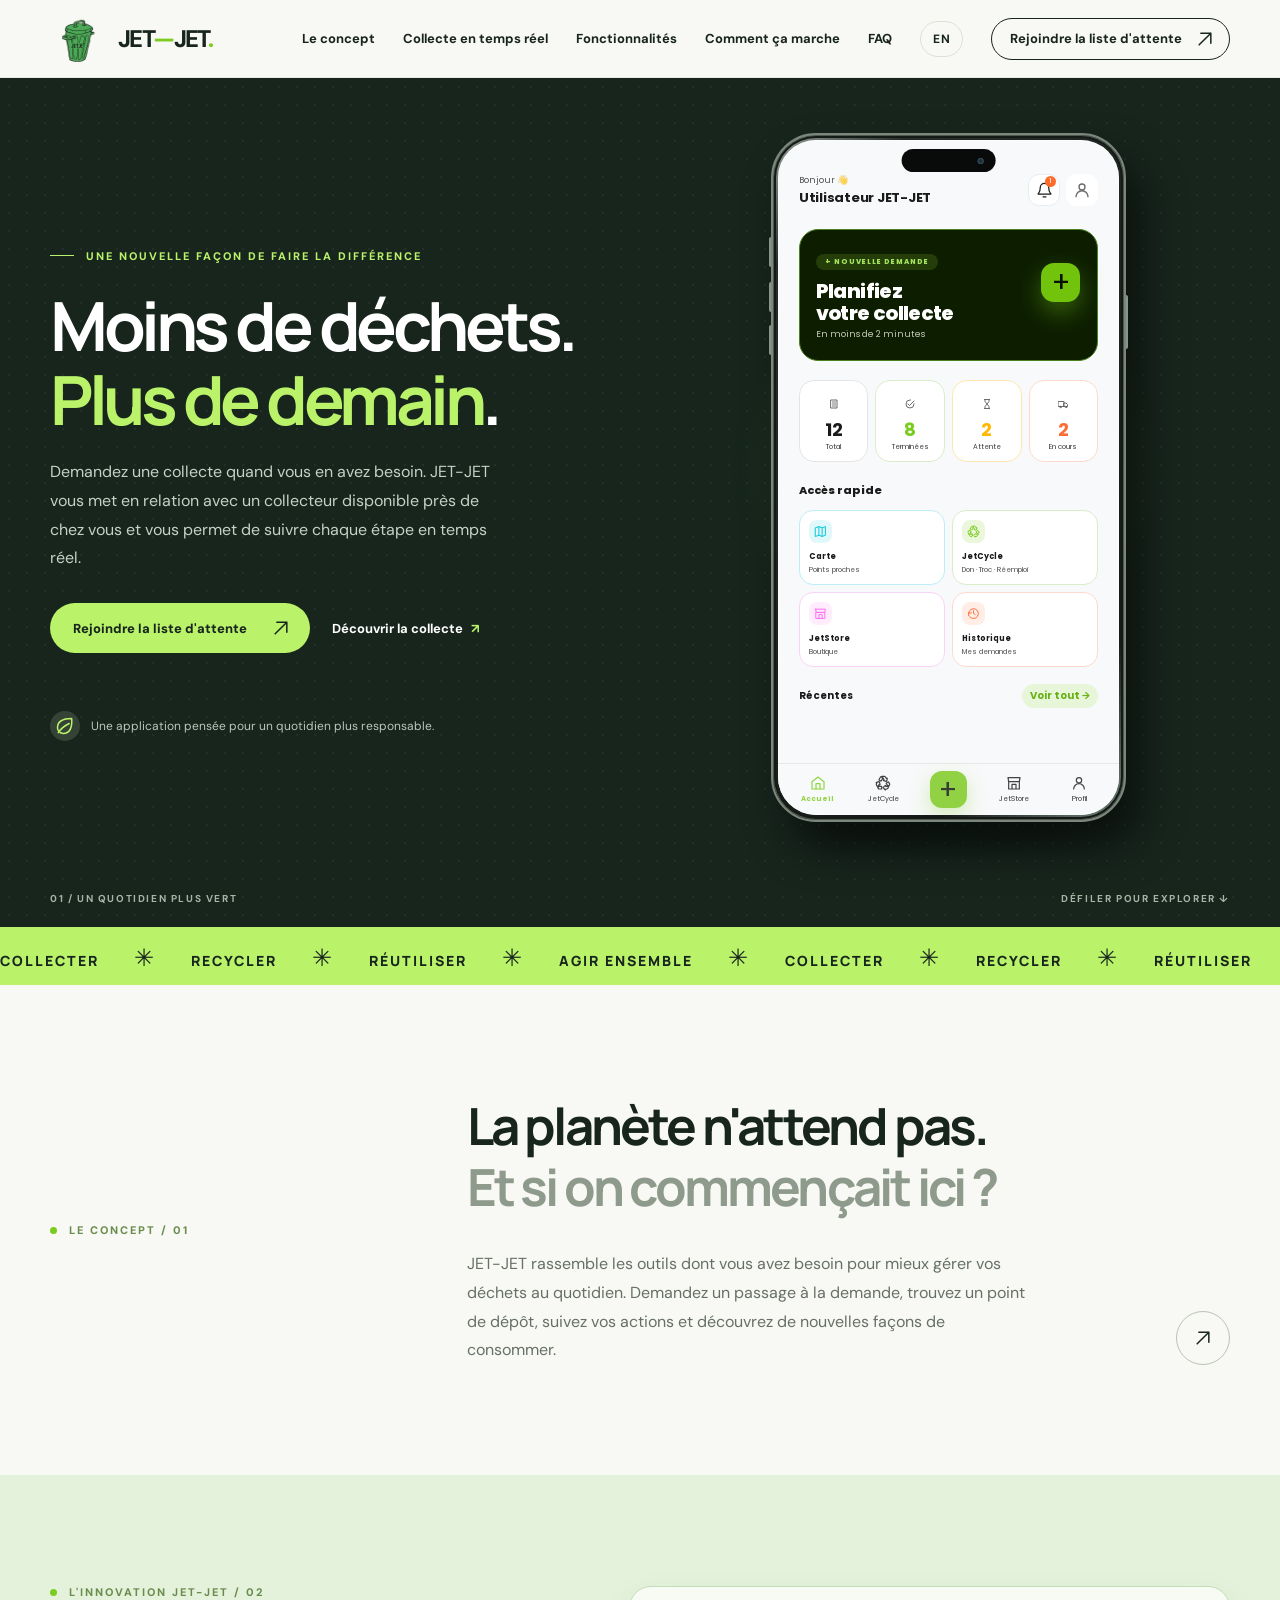
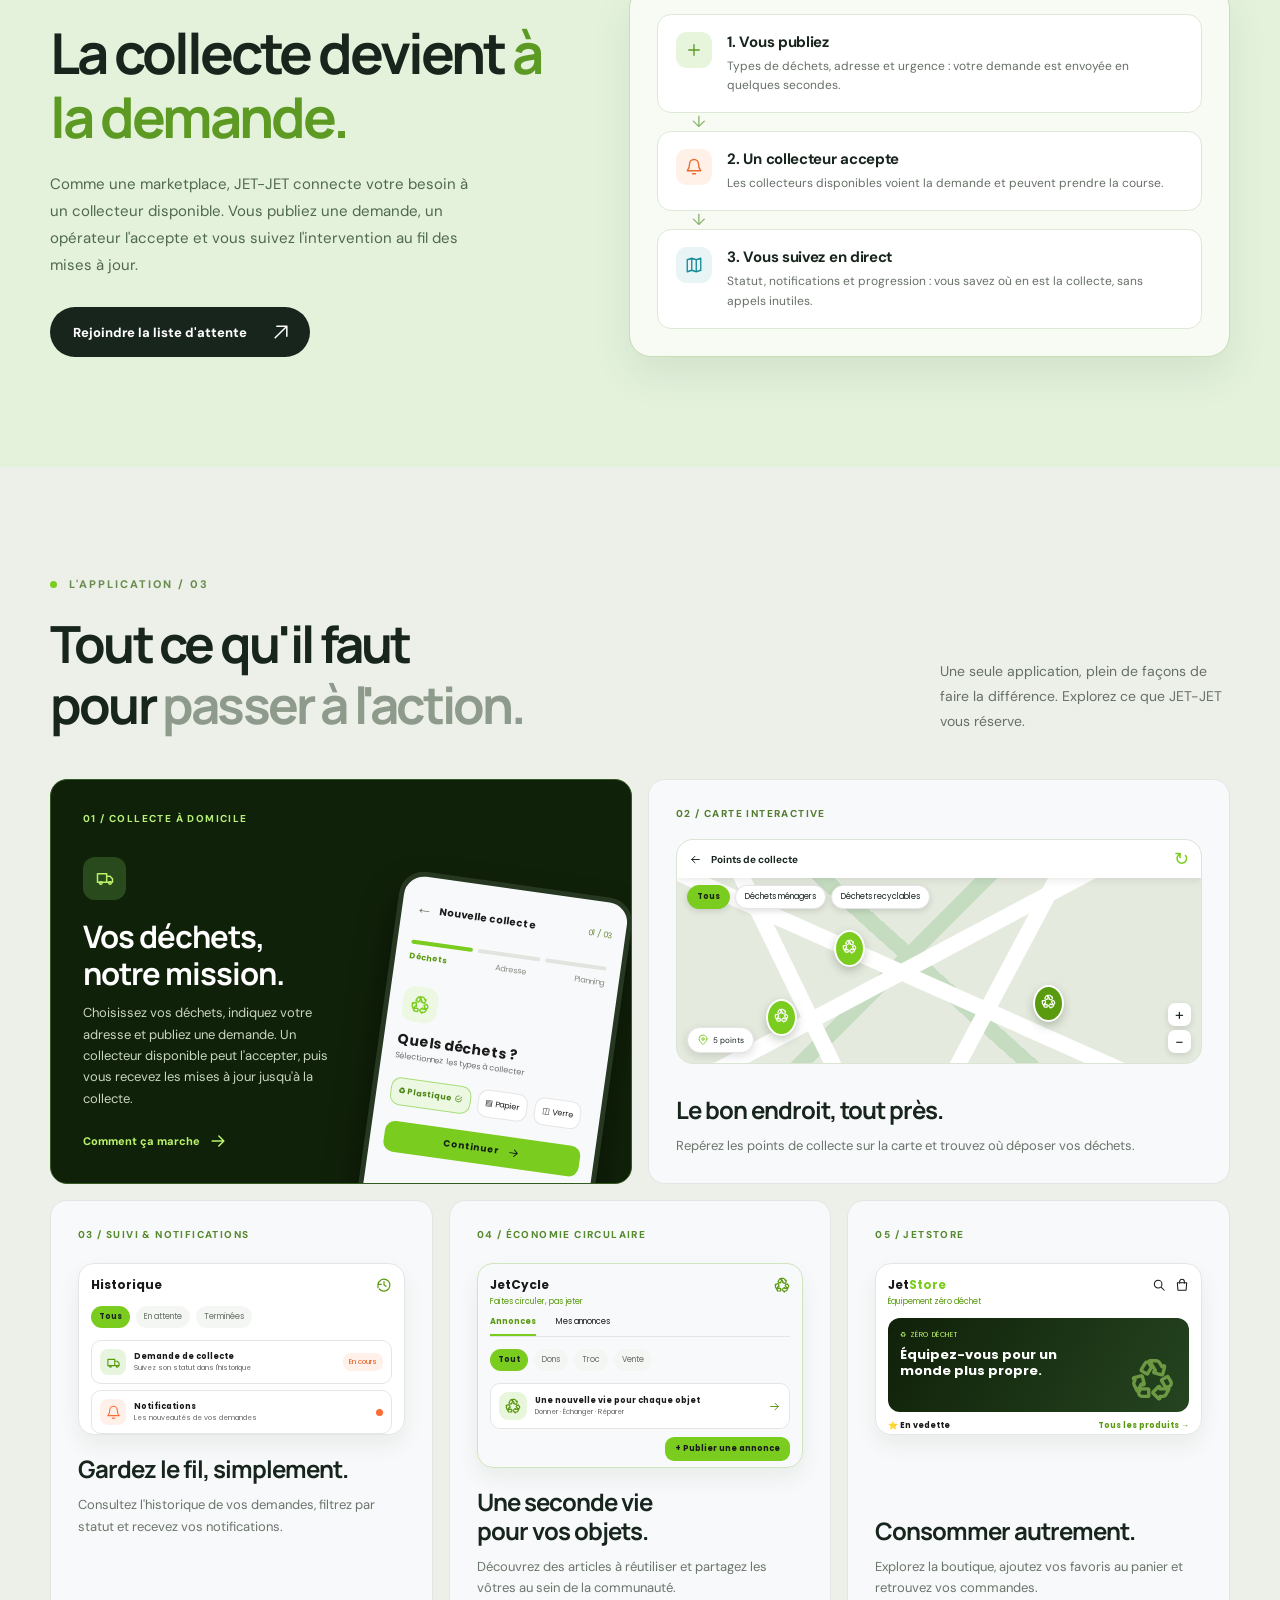
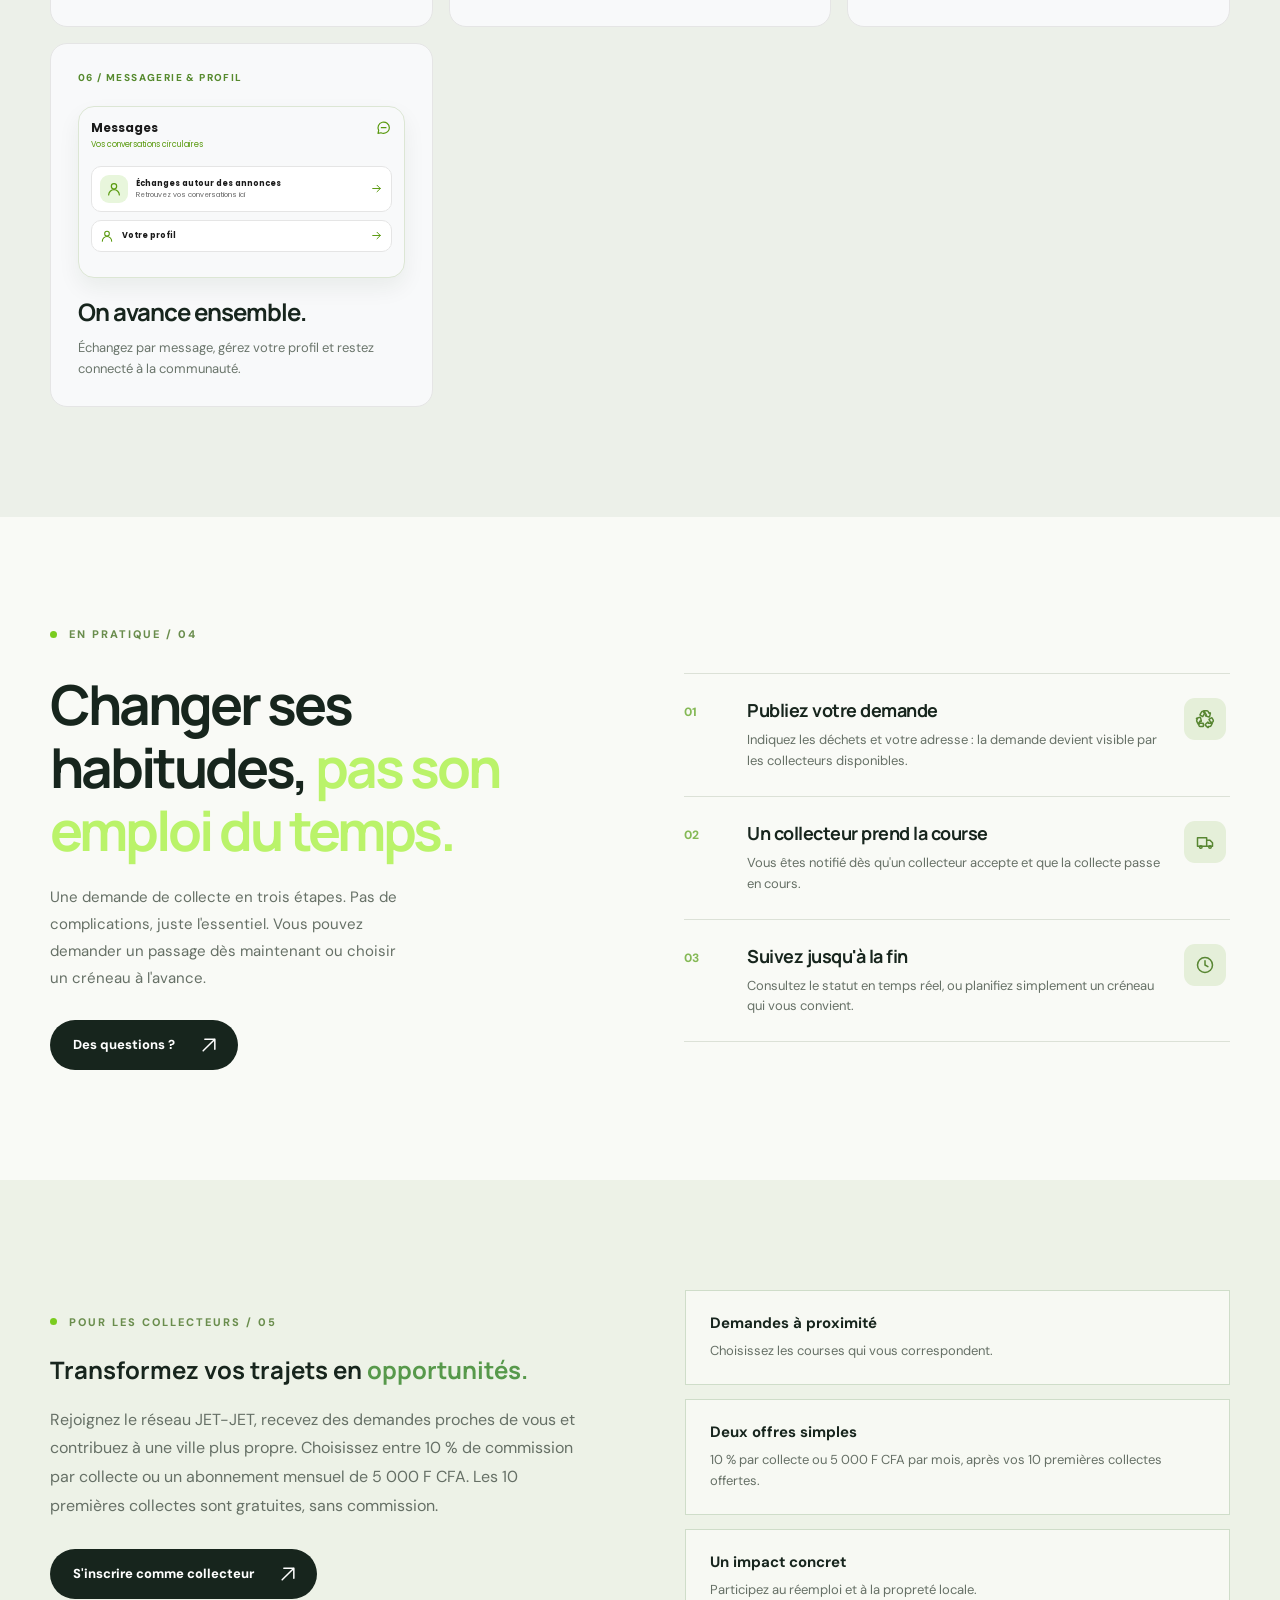
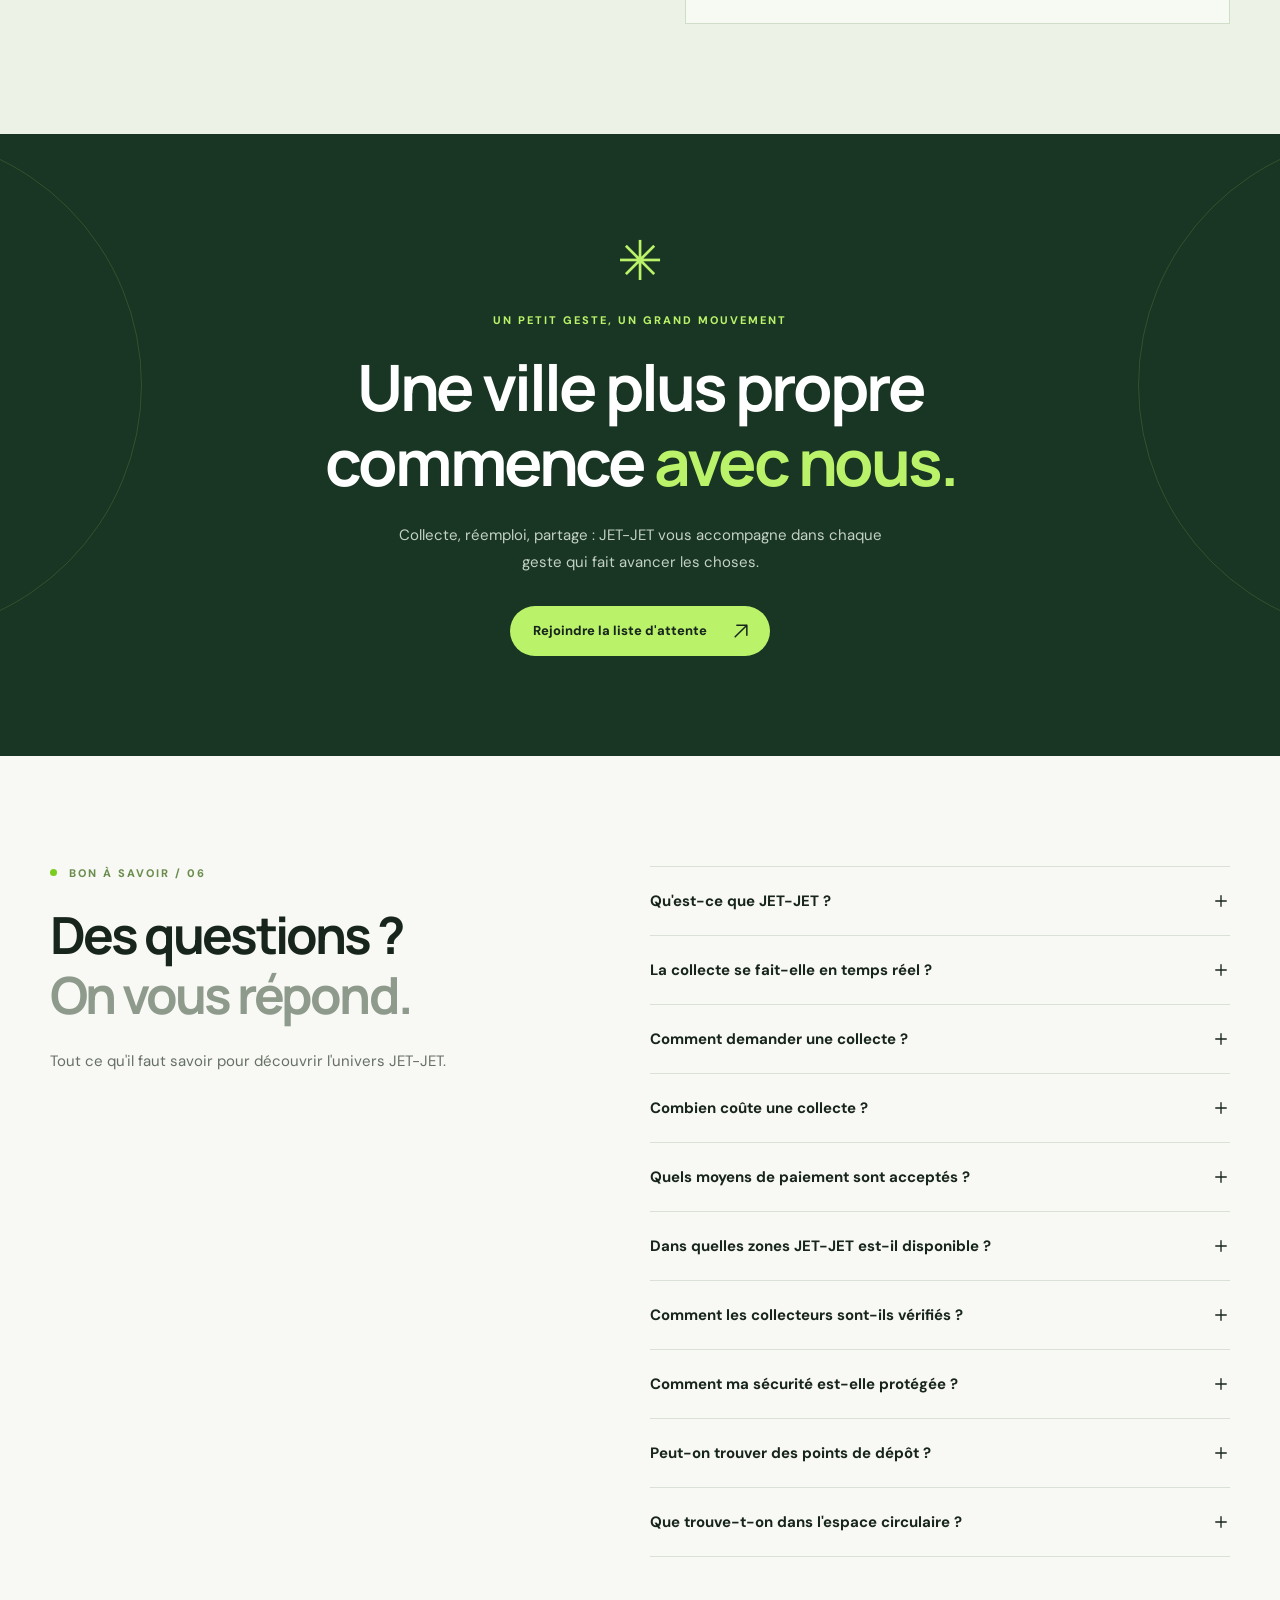
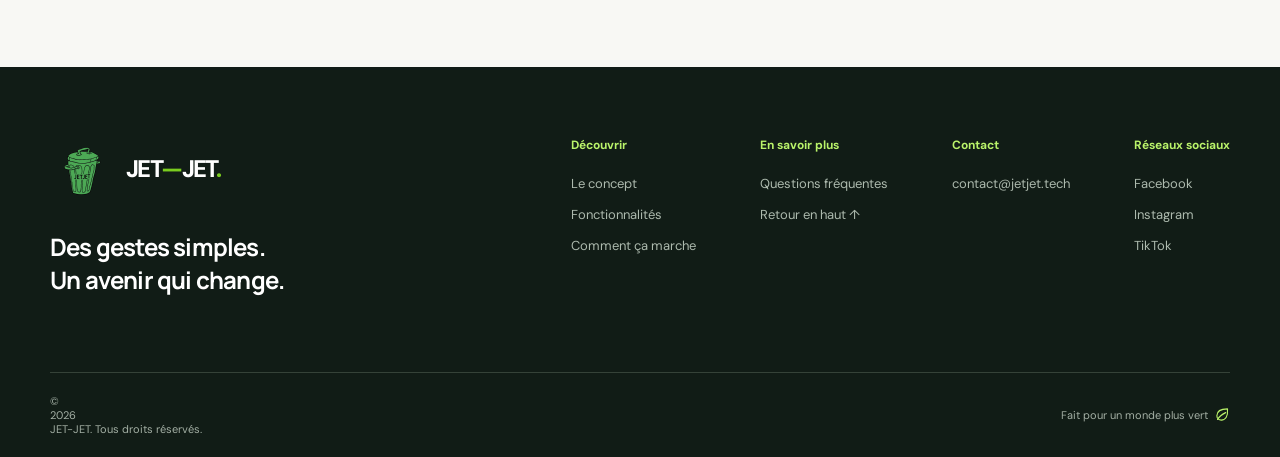
==== commit 67bce831: "Add complete English website translation Co-authored-by: Copilot <223556219+Copilot@users.noreply.gi" ====
--- a/index.html
+++ b/index.html
@@ -82,6 +82,7 @@
       <button class="menu-toggle" type="button" aria-label="Ouvrir le menu" aria-controls="nav-links" aria-expanded="false"><svg><use href="#i-menu"/></svg></button>
       <div class="nav-links" id="nav-links">
         <a href="#concept">Le concept</a><a href="#collecte-en-temps-reel">Collecte en temps réel</a><a href="#fonctionnalites">Fonctionnalités</a><a href="#comment-ca-marche">Comment ça marche</a><a href="#questions">FAQ</a>
+        <button class="language-toggle" id="language-toggle" type="button" aria-label="Passer en anglais">EN</button>
         <a class="nav-cta" href="https://tally.so/r/LD1zPy" target="_blank" rel="noopener noreferrer">Rejoindre la liste d'attente <svg><use href="#i-arrow-up"/></svg></a>
       </div>
     </nav>
--- a/styles.css
+++ b/styles.css
@@ -67,6 +67,17 @@
   align-items:center;
   gap:13px;
 }
+.language-toggle{
+  border:1px solid var(--line);
+  border-radius:100px;
+  padding:9px 12px;
+  background:transparent;
+  color:var(--ink);
+  cursor:pointer;
+  font:700 12px 'DM Sans',sans-serif;
+  letter-spacing:.5px;
+}
+.language-toggle:hover{border-color:var(--ink);background:var(--ink);color:white}
 .nav-cta:hover{background:var(--ink);color:white}
 .menu-toggle{display:none;background:none;border:0;cursor:pointer}
 
@@ -508,9 +519,9 @@
 .collectors h2{max-width:600px;margin:24px 0 20px}
 .collectors h2 em{font-style:normal;color:#57994b}
 .collectors-layout>div:first-child>p{max-width:530px;color:var(--muted);line-height:1.8;margin-bottom:28px}
-.collectors-points{display:grid;gap:14px}
-.collectors-points>div{border:1px solid #cfddc9;background:#f7f9f3;padding:22px 24px}
-.collectors-points strong{display:block;font-size:15px;margin-bottom:7px}
+.collectors-points{display:grid;gap:14px;min-width:0}
+.collectors-points>div{display:grid;gap:8px;border:1px solid #cfddc9;background:#f7f9f3;padding:22px 24px;min-width:0}
+.collectors-points strong{display:block;font-size:15px;line-height:1.35}
 .collectors-points span{display:block;color:var(--muted);font-size:13px;line-height:1.6}
 
 .footer{background:var(--deep);color:white;padding:70px 0 0}
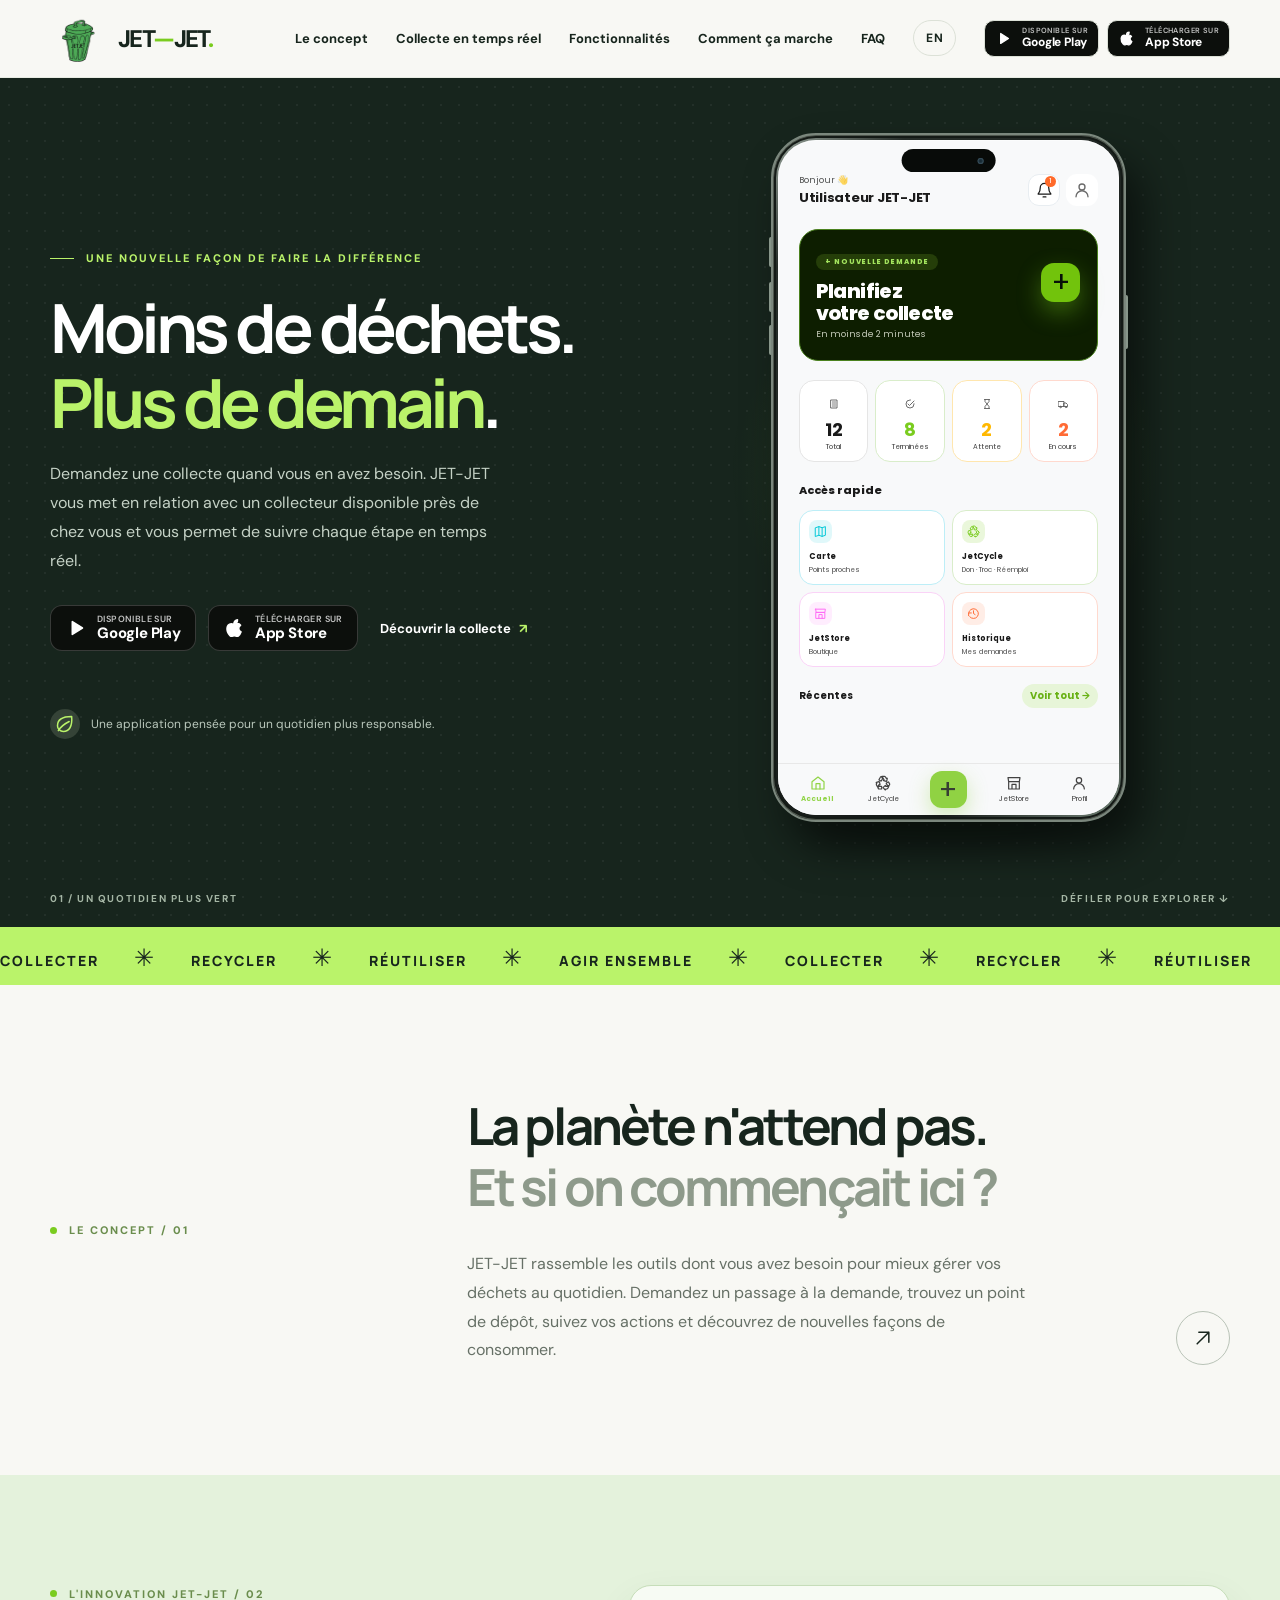
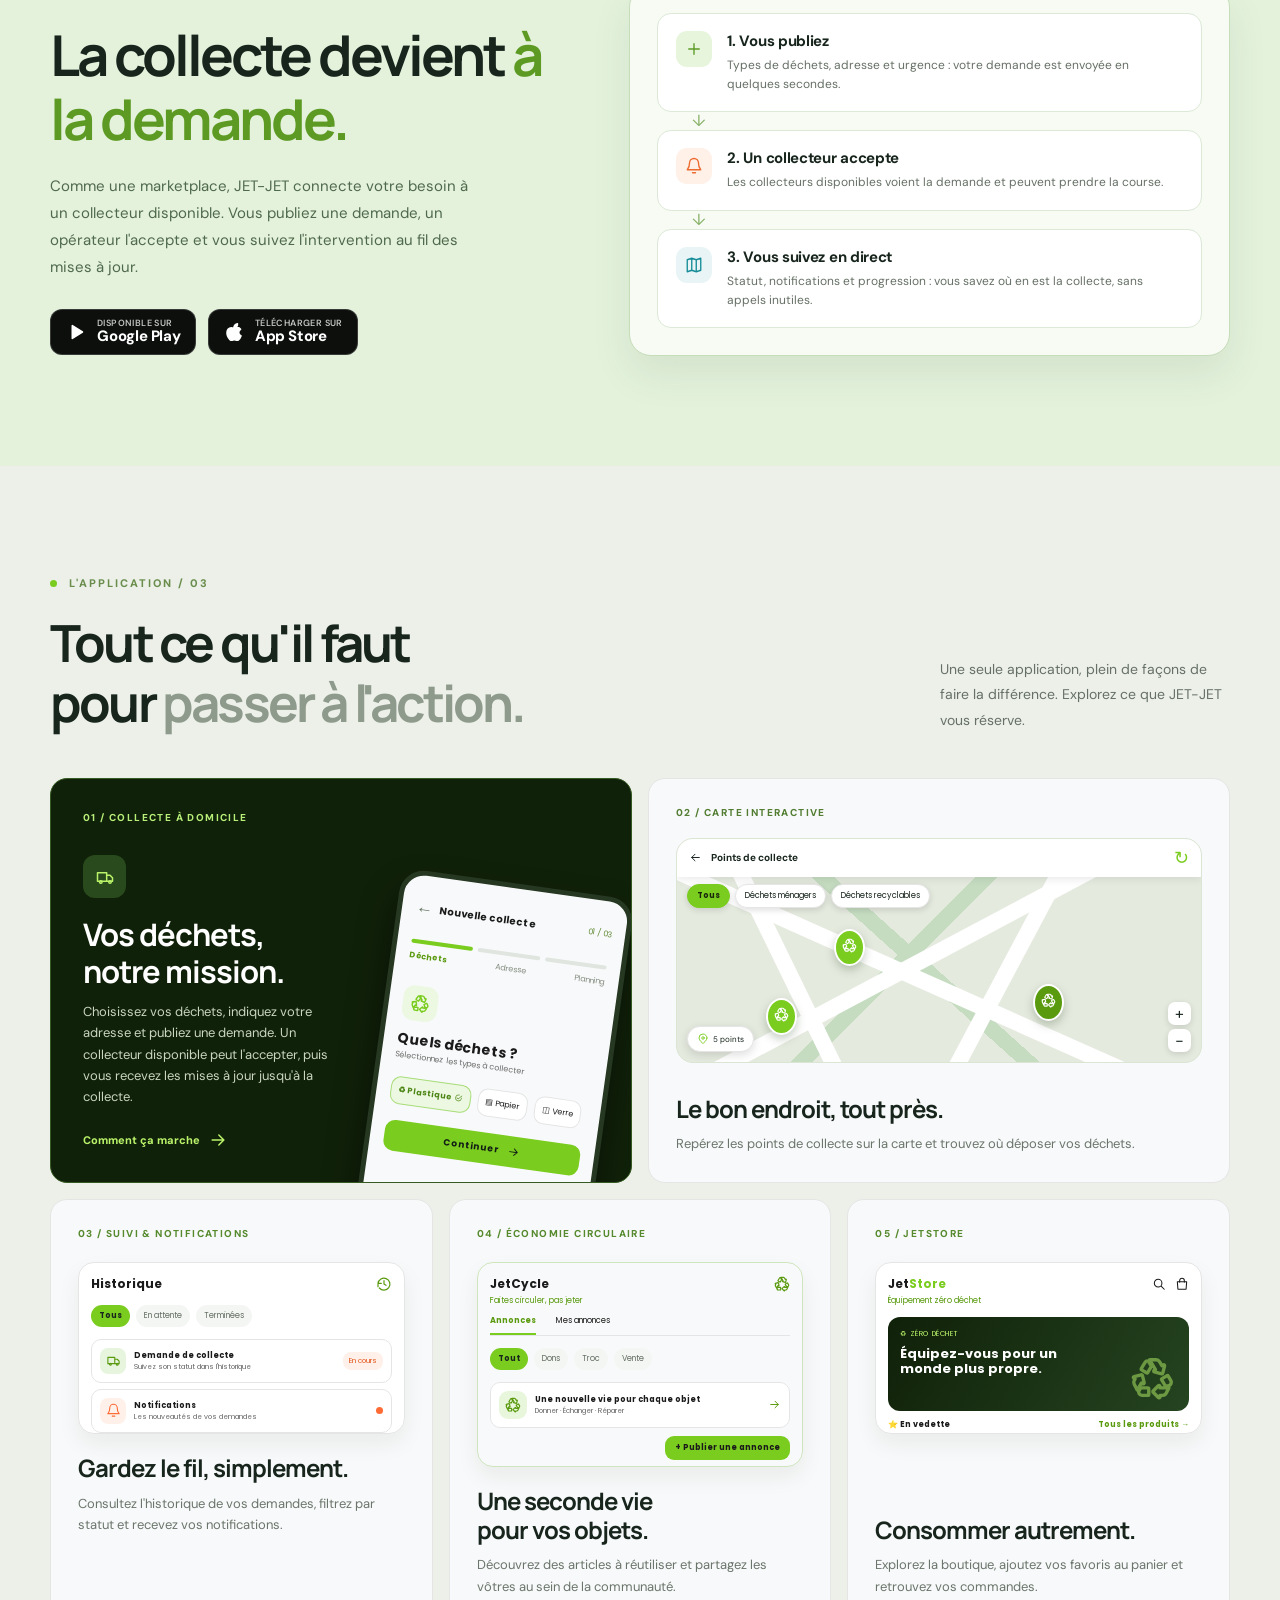
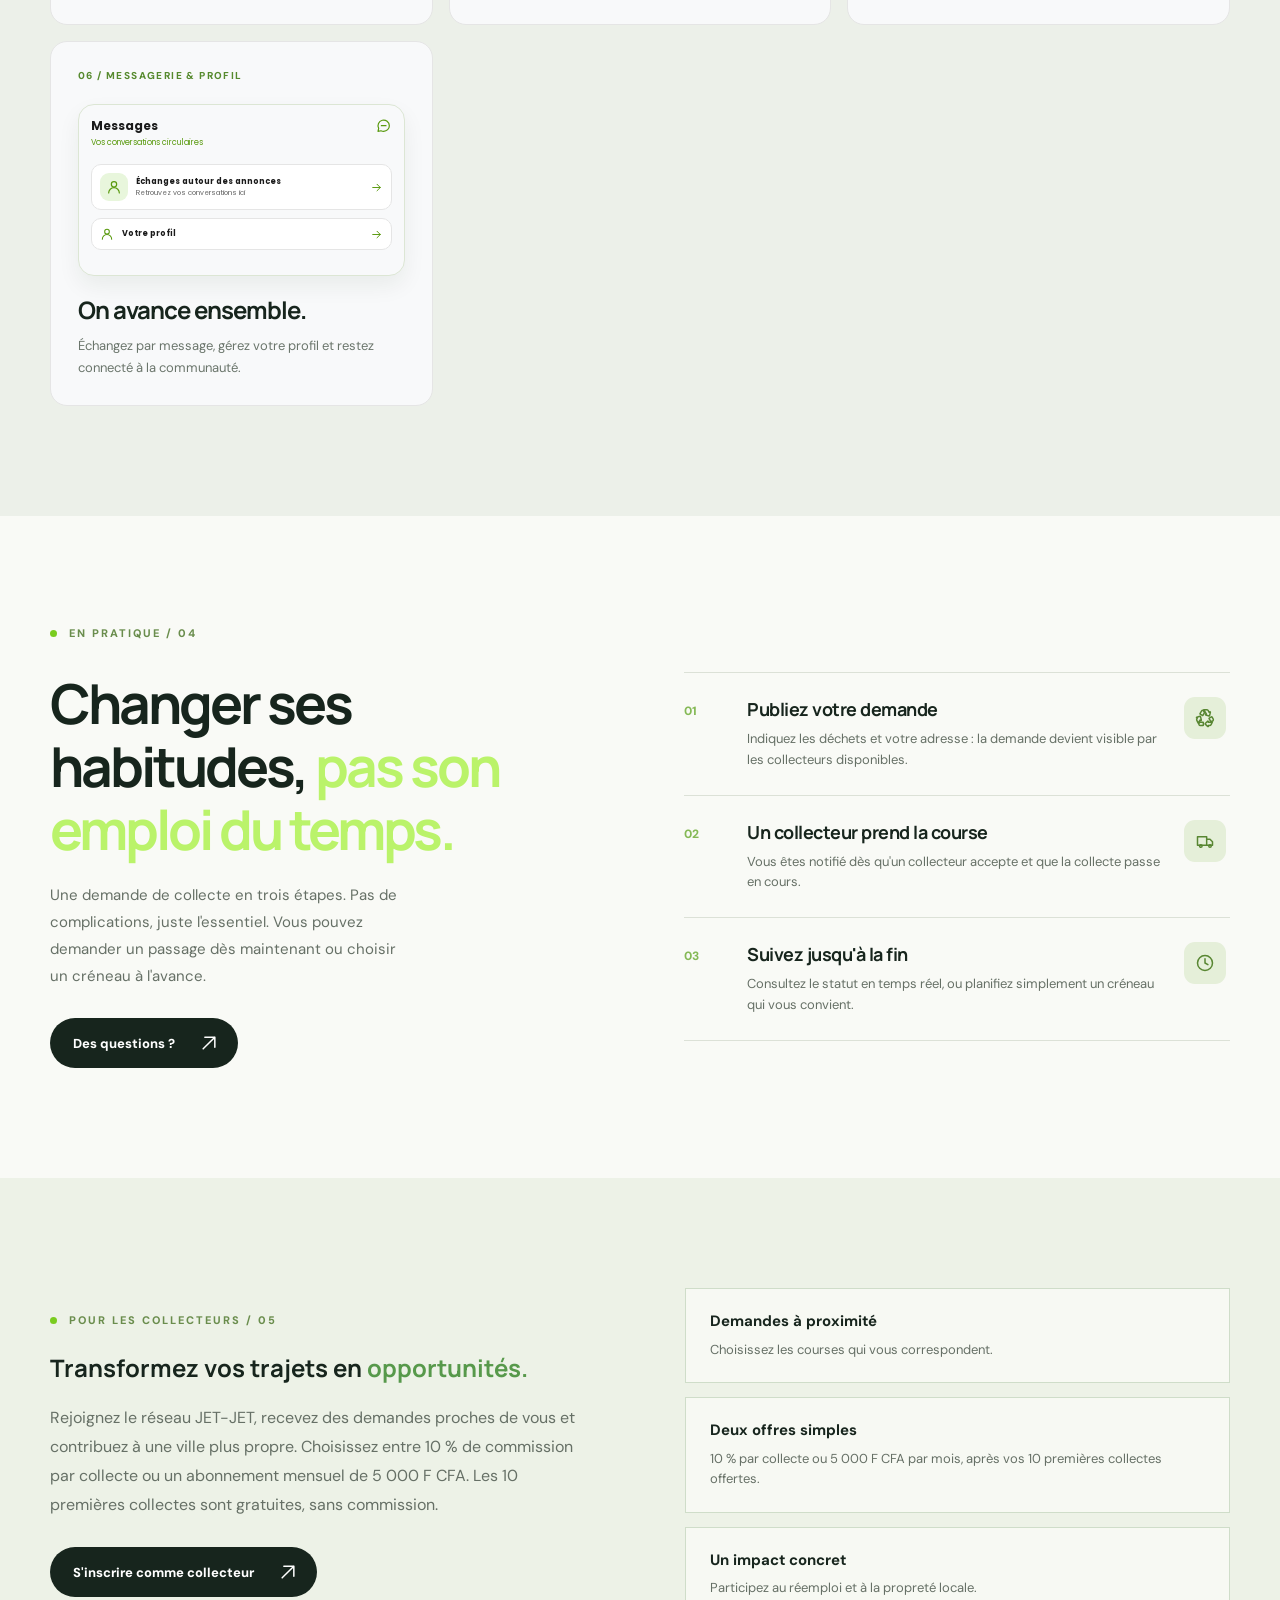
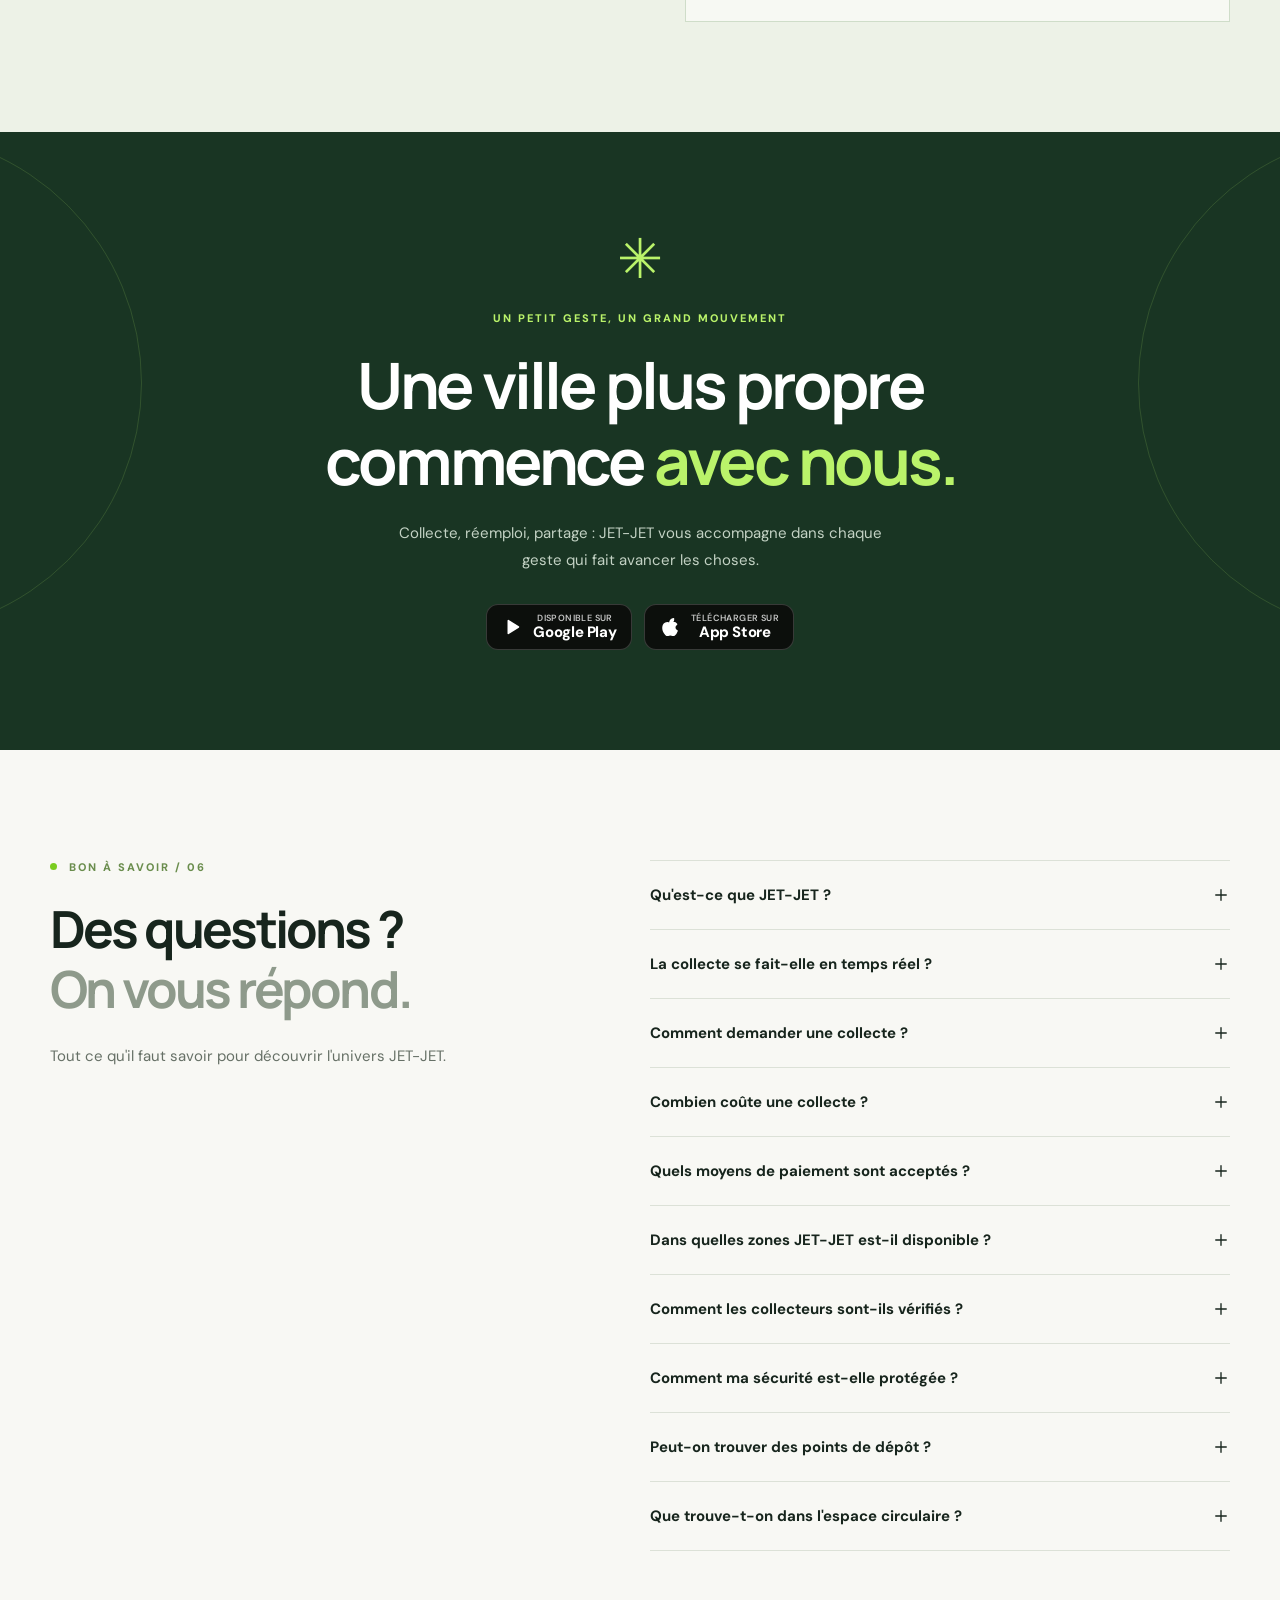
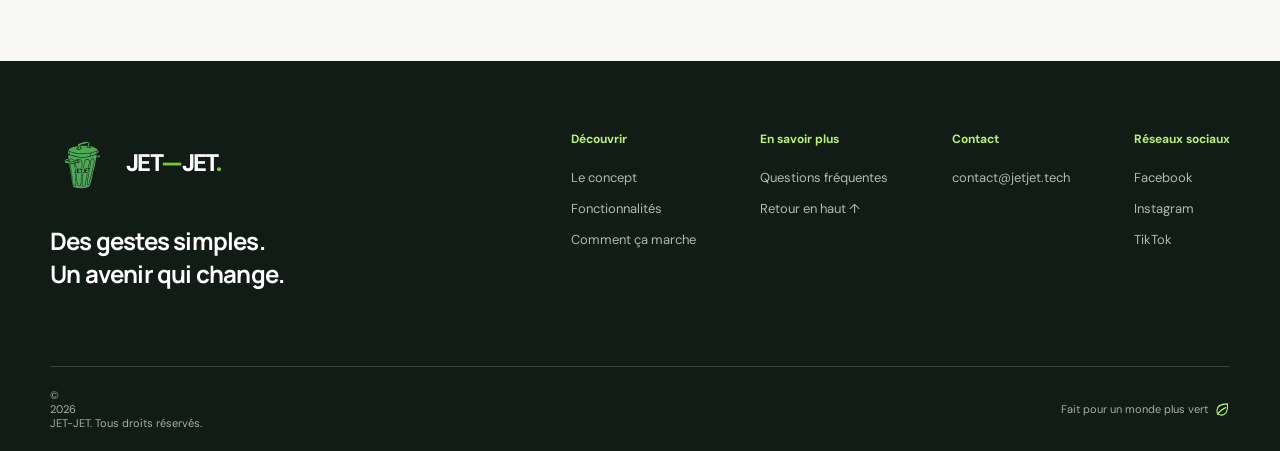
==== commit 9c86a976: "Replace waitlist buttons with App Store / Google Play buttons Store links show a 'coming soon' toast" ====
--- a/index.html
+++ b/index.html
@@ -4,8 +4,8 @@
   <meta charset="utf-8">
   <meta name="viewport" content="width=device-width, initial-scale=1">
   <meta name="theme-color" content="#17251d">
-  <meta name="description" content="JET-JET met en relation les habitants et les collecteurs disponibles pour une collecte de déchets à la demande, suivie en temps réel à Dakar.">
-  <meta name="keywords" content="JET-JET, collecte à la demande Dakar, collecte déchets temps réel, marketplace déchets, recyclage Sénégal, JetCycle, économie circulaire">
+  <meta name="description" content="JET-JET met en relation les habitants et les collecteurs disponibles pour une collecte de déchets à la demande, suivie en temps réel à Thiès.">
+  <meta name="keywords" content="JET-JET, collecte à la demande Thiès, collecte déchets temps réel, marketplace déchets, recyclage Sénégal, JetCycle, économie circulaire">
   <meta name="author" content="JET-JET">
   <meta name="robots" content="index, follow, max-image-preview:large">
   <meta name="google-site-verification" content="b-cfFm9OQLxIGST_6c-VnOOI68Di2emV_4VTsyFZyto">
@@ -16,14 +16,16 @@
   <meta property="og:title" content="JET-JET — Collecte de déchets et économie circulaire">
   <meta property="og:description" content="Demandez une collecte à la demande, trouvez un collecteur disponible et suivez chaque étape en temps réel avec JET-JET.">
   <meta property="og:url" content="https://jetjet.tech/">
-  <meta property="og:image" content="https://jetjet.tech/assets/jetjet-social-preview.svg">
+  <meta property="og:image" content="https://jetjet.tech/assets/jetjet-social-preview.png">
+  <meta property="og:image:type" content="image/png">
   <meta property="og:image:width" content="1200">
   <meta property="og:image:height" content="630">
-  <meta property="og:image:alt" content="JET-JET — Collecte à la demande et économie circulaire">
+  <meta property="og:image:alt" content="JET-JET — Collecte à la demande · Thiès">
   <meta name="twitter:card" content="summary_large_image">
   <meta name="twitter:title" content="JET-JET — Collecte de déchets et économie circulaire">
-  <meta name="twitter:description" content="Une collecte de déchets à la demande, mise en relation avec un collecteur disponible et suivie en temps réel.">
-  <meta name="twitter:image" content="https://jetjet.tech/assets/jetjet-social-preview.svg">
+  <meta name="twitter:description" content="Demandez une collecte, trouvez un collecteur disponible et suivez chaque étape en temps réel à Thiès.">
+  <meta name="twitter:image" content="https://jetjet.tech/assets/jetjet-social-preview.png">
+  <meta name="twitter:image:alt" content="JET-JET — Collecte à la demande · Thiès">
   <title>JET-JET — Un geste simple, un impact durable</title>
   <link rel="icon" type="image/png" href="assets/icons/icon-app.png">
   <link rel="sitemap" type="application/xml" href="https://jetjet.tech/sitemap.xml">
@@ -35,7 +37,7 @@
     "@type": "WebSite",
     "name": "JET-JET",
     "url": "https://jetjet.tech/",
-    "description": "Application de collecte de déchets, de suivi et d'économie circulaire à Dakar.",
+    "description": "Application de collecte de déchets, de suivi et d'économie circulaire à Thiès.",
     "inLanguage": "fr-FR",
     "publisher": {
       "@type": "Organization",
@@ -83,7 +85,7 @@
       <div class="nav-links" id="nav-links">
         <a href="#concept">Le concept</a><a href="#collecte-en-temps-reel">Collecte en temps réel</a><a href="#fonctionnalites">Fonctionnalités</a><a href="#comment-ca-marche">Comment ça marche</a><a href="#questions">FAQ</a>
         <button class="language-toggle" id="language-toggle" type="button" aria-label="Passer en anglais">EN</button>
-        <a class="nav-cta" href="https://tally.so/r/LD1zPy" target="_blank" rel="noopener noreferrer">Rejoindre la liste d'attente <svg><use href="#i-arrow-up"/></svg></a>
+        <div class="store-buttons store-buttons-nav"><a class="store-btn" href="https://play.google.com/store/apps/details?id=tech.jetjet.app" target="_blank" rel="noopener noreferrer" data-store-link aria-label="Télécharger JET-JET sur Google Play"><svg viewBox="0 0 24 24" aria-hidden="true"><path d="M8 5v14l11-7z"/></svg><span><small>Disponible sur</small><strong>Google Play</strong></span></a><a class="store-btn" href="#" data-store-link aria-label="Télécharger JET-JET sur l'App Store"><svg viewBox="0 0 24 24" aria-hidden="true"><path d="M17.05 20.28c-.98.95-2.05.8-3.08.35-1.09-.46-2.09-.48-3.24 0-1.44.62-2.2.44-3.06-.35C2.79 15.25 3.51 7.59 9.05 7.31c1.35.07 2.29.74 3.08.8 1.18-.24 2.31-.93 3.57-.84 1.51.12 2.65.72 3.4 1.8-3.12 1.87-2.38 5.98.48 7.13-.57 1.5-1.31 2.99-2.53 4.08ZM12.03 7.25c-.15-2.23 1.66-4.07 3.74-4.25.29 2.58-2.34 4.5-3.74 4.25Z"/></svg><span><small>Télécharger sur</small><strong>App Store</strong></span></a></div>
       </div>
     </nav>
   </header>
@@ -96,7 +98,7 @@
           <div class="eyebrow light"><span class="eyebrow-line"></span> UNE NOUVELLE FAÇON DE FAIRE LA DIFFÉRENCE</div>
           <h1 id="hero-title">Moins de déchets.<br><em>Plus de demain<span class="green-period">.</span></em></h1>
           <p class="hero-intro">Demandez une collecte quand vous en avez besoin. JET-JET vous met en relation avec un collecteur disponible près de chez vous et vous permet de suivre chaque étape en temps réel.</p>
-          <div class="hero-actions"><a href="https://tally.so/r/LD1zPy" target="_blank" rel="noopener noreferrer" class="button button-lime">Rejoindre la liste d'attente <svg><use href="#i-arrow-up"/></svg></a><a class="text-link" href="#collecte-en-temps-reel">Découvrir la collecte <span>↗</span></a></div>
+          <div class="hero-actions"><div class="store-buttons"><a class="store-btn" href="https://play.google.com/store/apps/details?id=tech.jetjet.app" target="_blank" rel="noopener noreferrer" data-store-link aria-label="Télécharger JET-JET sur Google Play"><svg viewBox="0 0 24 24" aria-hidden="true"><path d="M8 5v14l11-7z"/></svg><span><small>Disponible sur</small><strong>Google Play</strong></span></a><a class="store-btn" href="#" data-store-link aria-label="Télécharger JET-JET sur l'App Store"><svg viewBox="0 0 24 24" aria-hidden="true"><path d="M17.05 20.28c-.98.95-2.05.8-3.08.35-1.09-.46-2.09-.48-3.24 0-1.44.62-2.2.44-3.06-.35C2.79 15.25 3.51 7.59 9.05 7.31c1.35.07 2.29.74 3.08.8 1.18-.24 2.31-.93 3.57-.84 1.51.12 2.65.72 3.4 1.8-3.12 1.87-2.38 5.98.48 7.13-.57 1.5-1.31 2.99-2.53 4.08ZM12.03 7.25c-.15-2.23 1.66-4.07 3.74-4.25.29 2.58-2.34 4.5-3.74 4.25Z"/></svg><span><small>Télécharger sur</small><strong>App Store</strong></span></a></div><a class="text-link" href="#collecte-en-temps-reel">Découvrir la collecte <span>↗</span></a></div>
           <div class="hero-note"><span class="note-icon"><svg><use href="#i-leaf"/></svg></span><span>Une application pensée pour un quotidien plus responsable.</span></div>
         </div>
         <div class="hero-visual" aria-label="Reproduction de l'écran d'accueil JET-JET">
@@ -127,7 +129,7 @@
           <div class="section-kicker"><span class="kicker-dot"></span> L'INNOVATION JET-JET / 02</div>
           <h2 id="live-title">La collecte devient <em>à la demande.</em></h2>
           <p>Comme une marketplace, JET-JET connecte votre besoin à un collecteur disponible. Vous publiez une demande, un opérateur l'accepte et vous suivez l'intervention au fil des mises à jour.</p>
-          <a class="button button-dark" href="https://tally.so/r/LD1zPy" target="_blank" rel="noopener noreferrer">Rejoindre la liste d'attente <svg><use href="#i-arrow-up"/></svg></a>
+          <div class="store-buttons"><a class="store-btn" href="https://play.google.com/store/apps/details?id=tech.jetjet.app" target="_blank" rel="noopener noreferrer" data-store-link aria-label="Télécharger JET-JET sur Google Play"><svg viewBox="0 0 24 24" aria-hidden="true"><path d="M8 5v14l11-7z"/></svg><span><small>Disponible sur</small><strong>Google Play</strong></span></a><a class="store-btn" href="#" data-store-link aria-label="Télécharger JET-JET sur l'App Store"><svg viewBox="0 0 24 24" aria-hidden="true"><path d="M17.05 20.28c-.98.95-2.05.8-3.08.35-1.09-.46-2.09-.48-3.24 0-1.44.62-2.2.44-3.06-.35C2.79 15.25 3.51 7.59 9.05 7.31c1.35.07 2.29.74 3.08.8 1.18-.24 2.31-.93 3.57-.84 1.51.12 2.65.72 3.4 1.8-3.12 1.87-2.38 5.98.48 7.13-.57 1.5-1.31 2.99-2.53 4.08ZM12.03 7.25c-.15-2.23 1.66-4.07 3.74-4.25.29 2.58-2.34 4.5-3.74 4.25Z"/></svg><span><small>Télécharger sur</small><strong>App Store</strong></span></a></div>
         </div>
         <div class="live-flow" aria-label="Parcours d'une collecte en temps réel">
           <article class="live-card"><span class="live-icon"><svg><use href="#i-plus"/></svg></span><div><strong>1. Vous publiez</strong><p>Types de déchets, adresse et urgence : votre demande est envoyée en quelques secondes.</p></div></article>
@@ -156,11 +158,12 @@
 
     <section class="collectors section-pad" id="collecteurs" aria-labelledby="collectors-title"><div class="wrap collectors-layout"><div><div class="section-kicker"><span class="kicker-dot"></span> POUR LES COLLECTEURS / 05</div><h2 id="collectors-title">Transformez vos trajets en <em>opportunités.</em></h2><p>Rejoignez le réseau JET-JET, recevez des demandes proches de vous et contribuez à une ville plus propre. Choisissez entre 10 % de commission par collecte ou un abonnement mensuel de 5 000 F CFA. Les 10 premières collectes sont gratuites, sans commission.</p><a class="button button-dark" href="https://tally.so/r/RWKdP4" target="_blank" rel="noopener noreferrer">S'inscrire comme collecteur <svg><use href="#i-arrow-up"/></svg></a></div><div class="collectors-points"><div><strong>Demandes à proximité</strong><span>Choisissez les courses qui vous correspondent.</span></div><div><strong>Deux offres simples</strong><span>10 % par collecte ou 5 000 F CFA par mois, après vos 10 premières collectes offertes.</span></div><div><strong>Un impact concret</strong><span>Participez au réemploi et à la propreté locale.</span></div></div></div></section>
 
-    <section class="manifesto"><div class="wrap manifesto-inner"><span class="manifesto-asterisk" aria-hidden="true">✳</span><div class="section-kicker">UN PETIT GESTE, UN GRAND MOUVEMENT</div><h2>Une ville plus propre<br>commence <em>avec nous.</em></h2><p>Collecte, réemploi, partage : JET-JET vous accompagne dans chaque geste qui fait avancer les choses.</p><a href="https://tally.so/r/LD1zPy" target="_blank" rel="noopener noreferrer" class="button button-lime">Rejoindre la liste d'attente <svg><use href="#i-arrow-up"/></svg></a></div></section>
+    <section class="manifesto"><div class="wrap manifesto-inner"><span class="manifesto-asterisk" aria-hidden="true">✳</span><div class="section-kicker">UN PETIT GESTE, UN GRAND MOUVEMENT</div><h2>Une ville plus propre<br>commence <em>avec nous.</em></h2><p>Collecte, réemploi, partage : JET-JET vous accompagne dans chaque geste qui fait avancer les choses.</p><div class="store-buttons store-buttons-center"><a class="store-btn" href="https://play.google.com/store/apps/details?id=tech.jetjet.app" target="_blank" rel="noopener noreferrer" data-store-link aria-label="Télécharger JET-JET sur Google Play"><svg viewBox="0 0 24 24" aria-hidden="true"><path d="M8 5v14l11-7z"/></svg><span><small>Disponible sur</small><strong>Google Play</strong></span></a><a class="store-btn" href="#" data-store-link aria-label="Télécharger JET-JET sur l'App Store"><svg viewBox="0 0 24 24" aria-hidden="true"><path d="M17.05 20.28c-.98.95-2.05.8-3.08.35-1.09-.46-2.09-.48-3.24 0-1.44.62-2.2.44-3.06-.35C2.79 15.25 3.51 7.59 9.05 7.31c1.35.07 2.29.74 3.08.8 1.18-.24 2.31-.93 3.57-.84 1.51.12 2.65.72 3.4 1.8-3.12 1.87-2.38 5.98.48 7.13-.57 1.5-1.31 2.99-2.53 4.08ZM12.03 7.25c-.15-2.23 1.66-4.07 3.74-4.25.29 2.58-2.34 4.5-3.74 4.25Z"/></svg><span><small>Télécharger sur</small><strong>App Store</strong></span></a></div></div></section>
 
     <section class="faq section-pad" id="questions" aria-labelledby="faq-title"><div class="wrap faq-layout"><div><div class="section-kicker"><span class="kicker-dot"></span> BON À SAVOIR / 06</div><h2 id="faq-title">Des questions ?<br><span>On vous répond.</span></h2><p>Tout ce qu'il faut savoir pour découvrir l'univers JET-JET.</p></div><div class="faq-list"><details><summary>Qu'est-ce que JET-JET ? <svg><use href="#i-plus"/></svg></summary><p>JET-JET est une marketplace de collecte : l'application met en relation les habitants qui ont un besoin avec des collecteurs disponibles, puis centralise le suivi de l'intervention. Elle réunit aussi une carte des points de dépôt, l'économie circulaire et une boutique.</p></details><details><summary>La collecte se fait-elle en temps réel ? <svg><use href="#i-plus"/></svg></summary><p>Oui. Vous publiez votre demande, un collecteur disponible peut l'accepter et vous recevez les changements de statut et les notifications au fur et à mesure. Si vous préférez anticiper, vous pouvez aussi choisir une date et un créneau.</p></details><details><summary>Comment demander une collecte ? <svg><use href="#i-plus"/></svg></summary><p>Dans l'application, choisissez vos types de déchets, indiquez une adresse puis envoyez la demande. Vous pouvez demander une prise en charge dès que possible ou sélectionner une date et un créneau horaire.</p></details><details><summary>Combien coûte une collecte ? <svg><use href="#i-plus"/></svg></summary><p>Le tarif dépend du type de déchets, de la distance et des modalités de la course. Le montant applicable vous sera communiqué avant la confirmation de la collecte.</p></details><details><summary>Quels moyens de paiement sont acceptés ? <svg><use href="#i-plus"/></svg></summary><p>Les moyens de paiement disponibles seront indiqués dans l'application avant la validation de la demande. JET-JET affichera toujours le récapitulatif avant confirmation.</p></details><details><summary>Dans quelles zones JET-JET est-il disponible ? <svg><use href="#i-plus"/></svg></summary><p>Le service démarre au Sénégal et se déploie progressivement selon la disponibilité des collecteurs et des points de collecte. La zone couverte est précisée lors de la demande.</p></details><details><summary>Comment les collecteurs sont-ils vérifiés ? <svg><use href="#i-plus"/></svg></summary><p>Les collecteurs sont intégrés au réseau après vérification de leur profil et de leurs informations. Les détails du processus et les éléments de confiance seront présentés avant le lancement de chaque course.</p></details><details><summary>Comment ma sécurité est-elle protégée ? <svg><use href="#i-plus"/></svg></summary><p>Les informations de la demande sont partagées uniquement avec les personnes nécessaires à sa réalisation. Les notifications, le suivi et la messagerie permettent de garder un historique clair des échanges.</p></details><details><summary>Peut-on trouver des points de dépôt ? <svg><use href="#i-plus"/></svg></summary><p>Oui. Une carte interactive permet de découvrir les points de collecte et de consulter leurs informations.</p></details><details><summary>Que trouve-t-on dans l'espace circulaire ? <svg><use href="#i-plus"/></svg></summary><p>L'espace circulaire permet de découvrir des articles proposés par la communauté et de publier les vôtres pour leur donner une seconde vie.</p></details></div></div></section>
   </main>
 
   <footer class="footer"><div class="wrap"><div class="footer-top"><div><a class="brand footer-brand" href="#top"><img class="brand-logo" src="assets/icons/icon-app.png" alt="Logo JET-JET"><span>JET<span class="brand-dash">—</span>JET<span class="brand-dot">.</span></span></a><p>Des gestes simples.<br>Un avenir qui change.</p></div><div class="footer-links"><div><strong>Découvrir</strong><a href="#concept">Le concept</a><a href="#fonctionnalites">Fonctionnalités</a><a href="#comment-ca-marche">Comment ça marche</a></div><div><strong>En savoir plus</strong><a href="#questions">Questions fréquentes</a><a href="#top">Retour en haut ↑</a></div><div><strong>Contact</strong><a href="mailto:contact@jetjet.tech">contact@jetjet.tech</a></div><div><strong>Réseaux sociaux</strong><a href="https://www.facebook.com/profile.php?id=61594955648623" target="_blank" rel="noopener noreferrer" aria-label="JET-JET sur Facebook">Facebook</a><a href="https://www.instagram.com/jetjet_senegal/" target="_blank" rel="noopener noreferrer" aria-label="JET-JET sur Instagram">Instagram</a><a href="https://www.tiktok.com/@jetjet_senegal" target="_blank" rel="noopener noreferrer" aria-label="JET-JET sur TikTok">TikTok</a></div></div></div><div class="footer-bottom"><span>© <span id="year">2026</span> JET-JET. Tous droits réservés.</span><span>Fait pour un monde plus vert <svg><use href="#i-leaf"/></svg></span></div></div></footer>
+  <div class="store-toast" id="store-toast" role="status" aria-live="polite">JET-JET arrive très bientôt sur les stores !</div>
 </body>
 </html>
--- a/styles.css
+++ b/styles.css
@@ -79,6 +79,34 @@
 }
 .language-toggle:hover{border-color:var(--ink);background:var(--ink);color:white}
 .nav-cta:hover{background:var(--ink);color:white}
+.store-buttons{display:flex;flex-wrap:wrap;gap:12px;align-items:center}
+.store-buttons-center{justify-content:center}
+.store-buttons-nav{gap:8px;flex-wrap:nowrap}
+.store-btn{
+  display:inline-flex;align-items:center;gap:10px;
+  background:#0c0f0c;color:#fff;border:1px solid #ffffff2e;
+  border-radius:12px;padding:8px 14px;line-height:1.15;
+  transition:.2s transform,.2s background;
+}
+.store-btn:hover{transform:translateY(-2px);background:#1b211b}
+.store-btn svg{width:22px;height:22px;fill:currentColor;flex-shrink:0}
+.store-btn small{display:block;font-size:9px;font-weight:600;letter-spacing:.4px;text-transform:uppercase;opacity:.75}
+.store-btn strong{display:block;font-size:15px;font-weight:800;letter-spacing:-.2px;white-space:nowrap}
+.store-buttons-nav .store-btn{padding:6px 10px;border-radius:10px;border-color:var(--line)}
+.store-buttons-nav .store-btn svg{width:17px;height:17px}
+.store-buttons-nav .store-btn strong{font-size:12px}
+.store-buttons-nav .store-btn small{font-size:7.5px}
+.store-toast{
+  position:fixed;left:50%;bottom:26px;z-index:999;
+  transform:translate(-50%,80px);
+  background:var(--ink,#14231a);color:#fff;
+  border:1px solid #ffffff2e;border-radius:100px;
+  padding:13px 22px;font-size:13.5px;font-weight:700;
+  box-shadow:0 14px 36px #00000040;opacity:0;pointer-events:none;
+  transition:transform .35s ease,opacity .35s ease;white-space:nowrap;
+}
+.store-toast.show{transform:translate(-50%,0);opacity:1}
+@media (max-width:640px){.store-toast{white-space:normal;text-align:center;max-width:88vw}}
 .menu-toggle{display:none;background:none;border:0;cursor:pointer}
 
 .hero{
